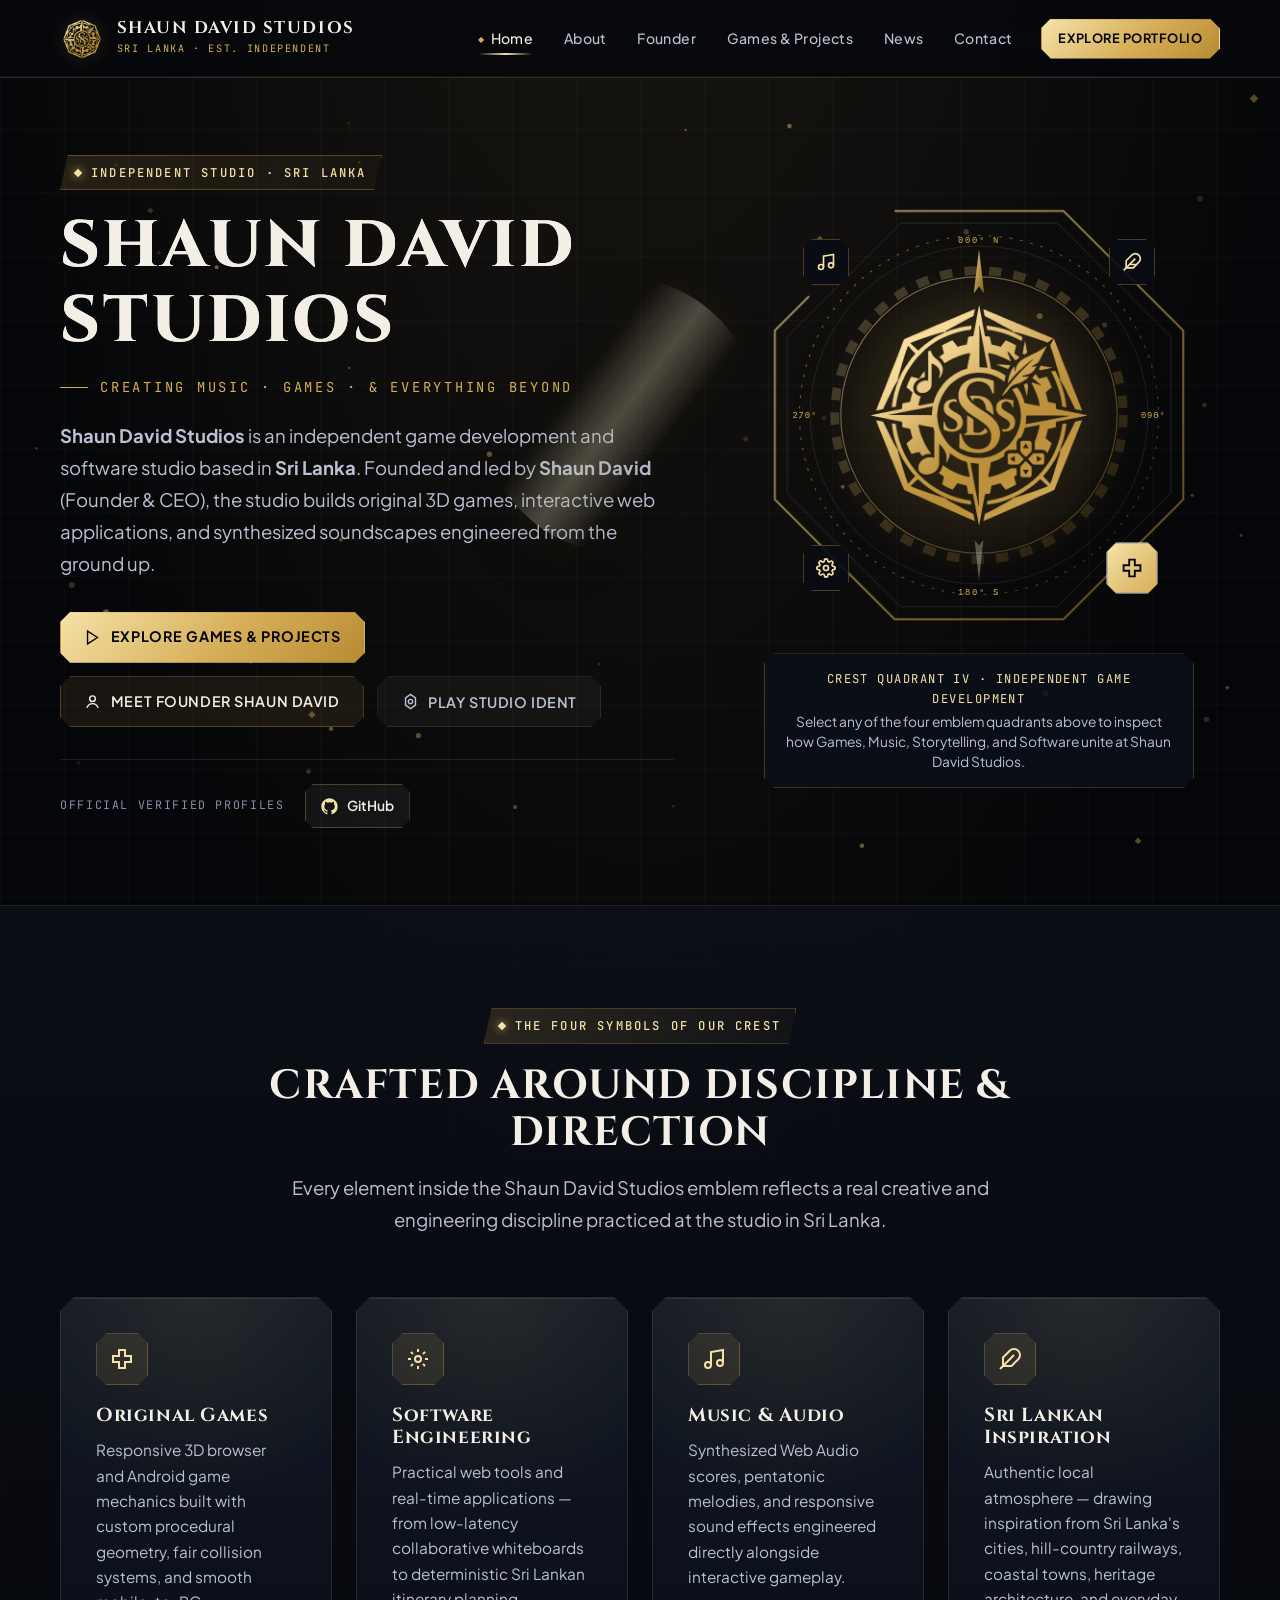
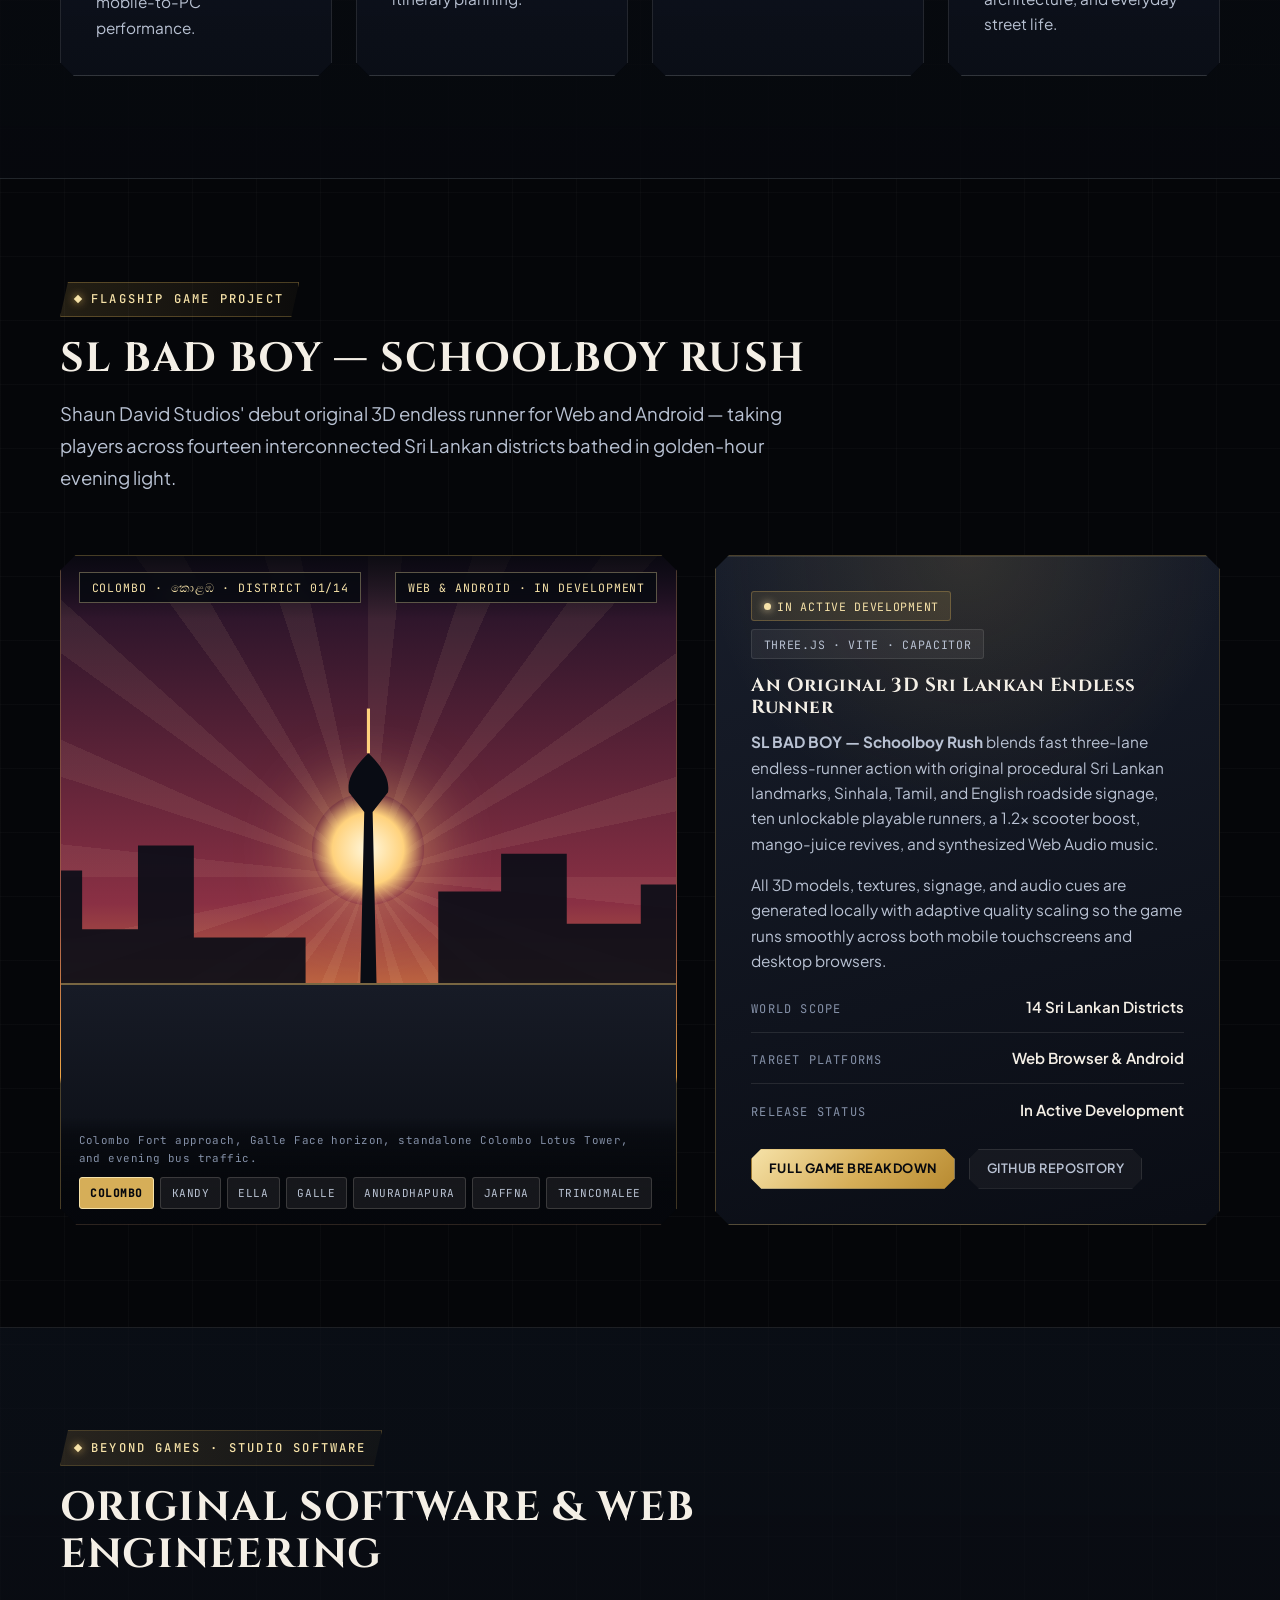
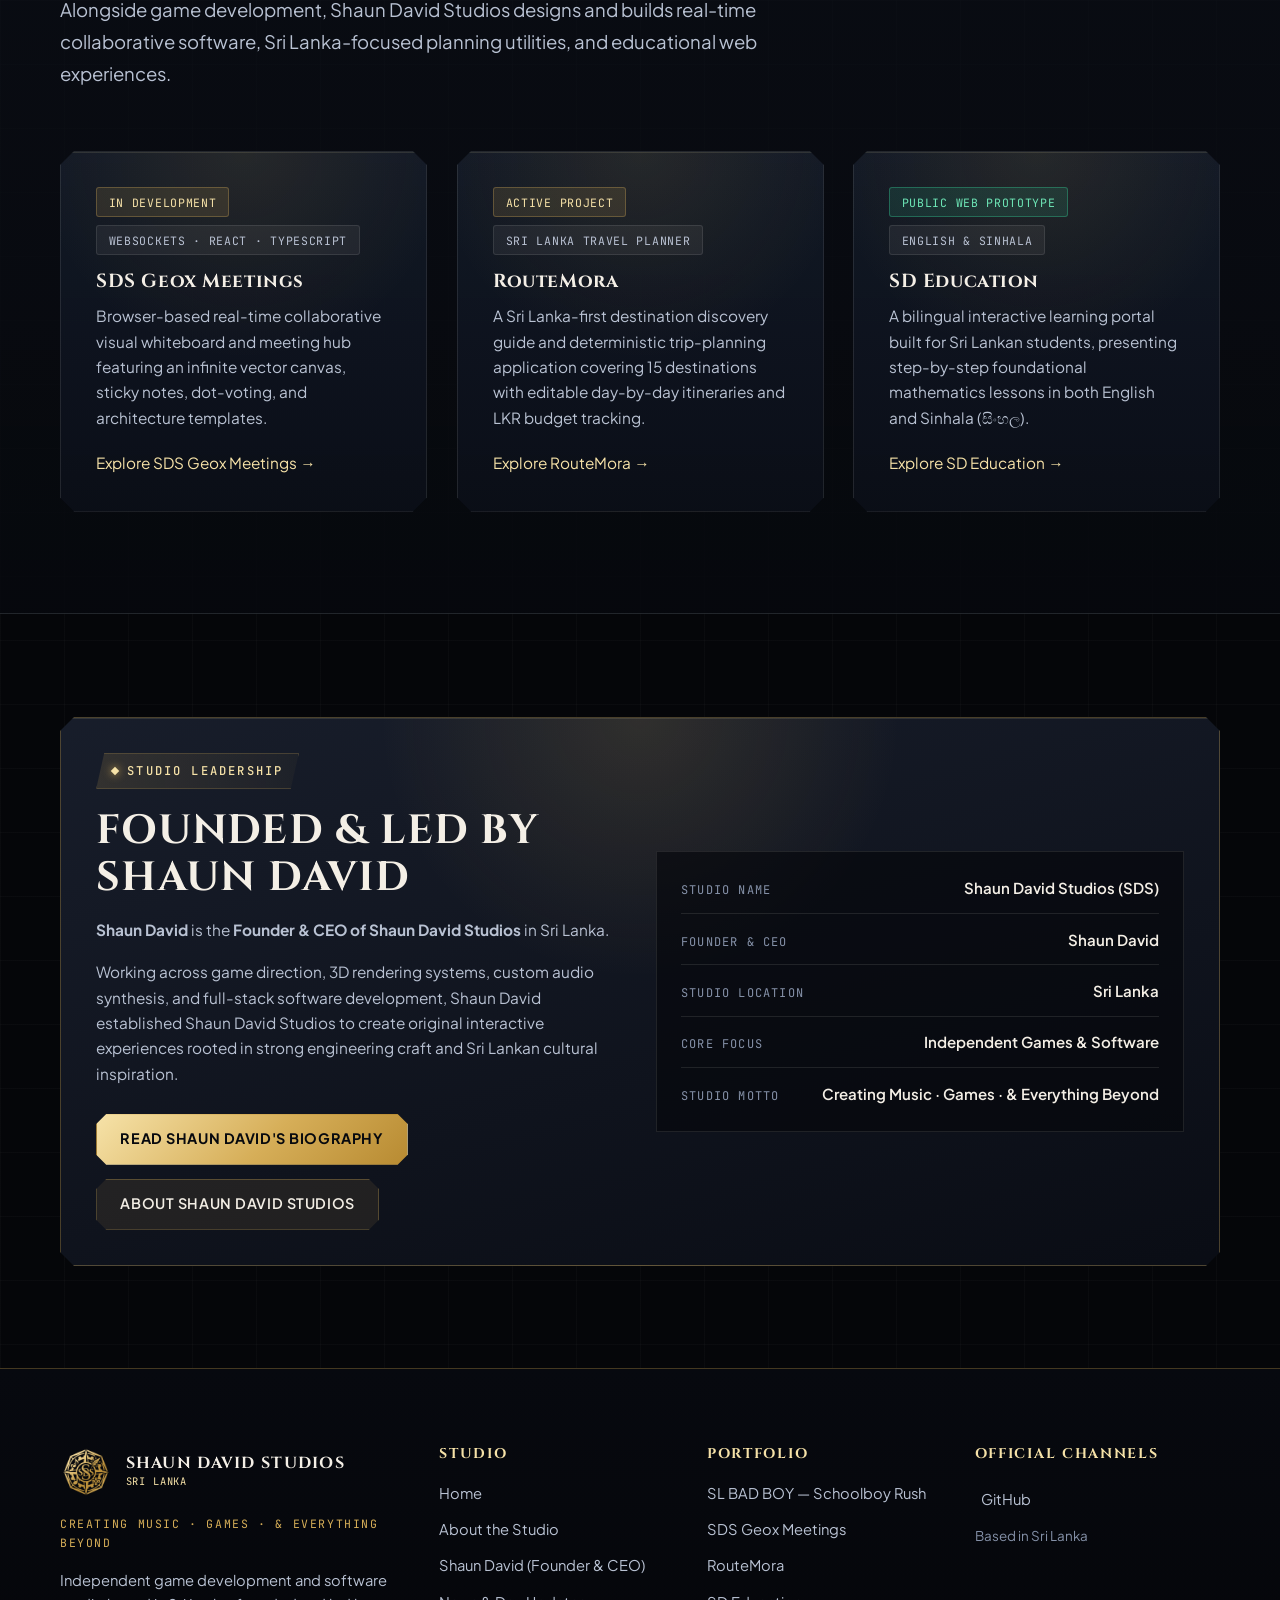
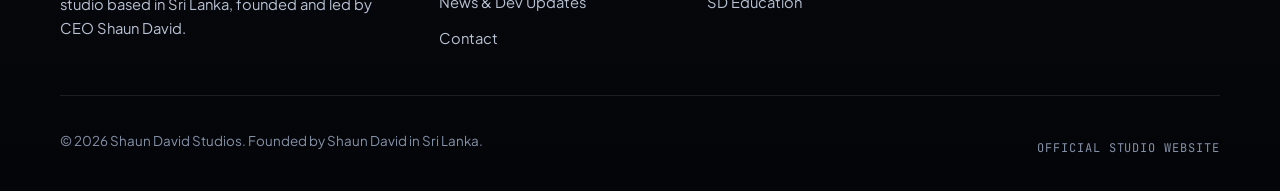
==== index.html @ ac810cee "Build official Shaun David Studios static website for Cloudflare Pages Co-authored-by: arena-agent <" ====
<!DOCTYPE html>
<html lang="en">
<head>
  <meta charset="UTF-8">
  <meta name="viewport" content="width=device-width, initial-scale=1.0">
  <title>Shaun David Studios — Independent Game &amp; Software Studio in Sri Lanka</title>
  <meta name="description" content="Official website of Shaun David Studios, an independent game development and software studio based in Sri Lanka, founded and led by Founder &amp; CEO Shaun David.">
  <meta name="robots" content="index, follow">
  <meta name="theme-color" content="#050609">
  <meta name="author" content="Shaun David">

  <!-- Open Graph / Link Preview Metadata -->
  <meta property="og:site_name" content="Shaun David Studios">
  <meta property="og:type" content="website">
  <meta property="og:title" content="Shaun David Studios — Independent Game &amp; Software Studio in Sri Lanka">
  <meta property="og:description" content="Independent game development and software projects forged in Sri Lanka by Founder &amp; CEO Shaun David. Creating Music, Games &amp; Everything Beyond.">
  <meta property="og:image" content="/assets/img/og-image.png">
  <meta property="og:image:alt" content="Shaun David Studios octagonal compass and clockwork crest with motto Creating Music, Games &amp; Everything Beyond">
  <meta property="og:image:width" content="1200">
  <meta property="og:image:height" content="630">
  <meta name="twitter:card" content="summary_large_image">
  <meta name="twitter:title" content="Shaun David Studios — Independent Game &amp; Software Studio in Sri Lanka">
  <meta name="twitter:description" content="Independent game development and software projects forged in Sri Lanka by Founder &amp; CEO Shaun David.">
  <meta name="twitter:image" content="/assets/img/og-image.png">

  <!-- Favicons & Web App Manifest -->
  <link rel="icon" href="/favicon.ico" sizes="any">
  <link rel="icon" href="assets/img/favicon.svg" type="image/svg+xml">
  <link rel="icon" href="assets/img/favicon-32x32.png" type="image/png" sizes="32x32">
  <link rel="apple-touch-icon" href="assets/img/apple-touch-icon.png">
  <link rel="manifest" href="site.webmanifest">

  <!-- Preload Critical Display Font & Hero Emblem -->
  <link rel="preload" href="assets/fonts/cinzel-latin-700-normal.woff2" as="font" type="font/woff2" crossorigin>
  <link rel="preload" href="assets/img/sds-crest-gold.png" as="image">

  <!-- Stylesheets -->
  <link rel="stylesheet" href="assets/css/main.css">
  <link rel="stylesheet" href="assets/css/animations.css">

  <!-- Schema.org Structured Data (Organization + Founder Person + WebSite) -->
  <script type="application/ld+json">
  {
    "@context": "https://schema.org",
    "@graph": [
      {
        "@type": "Organization",
        "@id": "#organization",
        "name": "Shaun David Studios",
        "alternateName": "SDS",
        "slogan": "Creating Music, Games & Everything Beyond",
        "description": "Shaun David Studios is an independent game development and software studio based in Sri Lanka, founded by Shaun David.",
        "logo": {
          "@type": "ImageObject",
          "url": "/assets/img/sds-logo-original.jpg",
          "width": 905,
          "height": 768
        },
        "image": "/assets/img/og-image.png",
        "address": {
          "@type": "PostalAddress",
          "addressCountry": "LK"
        },
        "location": {
          "@type": "Place",
          "name": "Sri Lanka",
          "address": {
            "@type": "PostalAddress",
            "addressCountry": "LK"
          }
        },
        "founder": {
          "@id": "#shaun-david"
        },
        "sameAs": [
          "https://github.com/shaundavidkagenou-oss"
        ]
      },
      {
        "@type": "Person",
        "@id": "#shaun-david",
        "name": "Shaun David",
        "jobTitle": "Founder & CEO",
        "description": "Founder & CEO of Shaun David Studios, an independent game developer and software creator based in Sri Lanka.",
        "worksFor": {
          "@id": "#organization"
        },
        "homeLocation": {
          "@type": "Place",
          "name": "Sri Lanka"
        },
        "knowsAbout": [
          "Independent Game Development",
          "Software Engineering",
          "3D Browser and Mobile Games",
          "Web Audio Synthesis"
        ],
        "sameAs": [
          "https://github.com/shaundavidkagenou-oss"
        ]
      },
      {
        "@type": "WebSite",
        "@id": "#website",
        "name": "Shaun David Studios",
        "publisher": {
          "@id": "#organization"
        },
        "inLanguage": "en"
      }
    ]
  }
  </script>
</head>
<body>
  <a class="skip-link" href="#main-content">Skip to main content</a>
  <canvas id="ambient-canvas" class="ambient-canvas" aria-hidden="true"></canvas>

  <!-- Sticky Architectural Header -->
  <header class="site-header">
    <div class="container site-header__inner">
      <a class="brand-link" href="./" aria-label="Shaun David Studios — Home">
        <img class="brand-link__crest" src="assets/img/sds-crest-gold.png" width="44" height="44" alt="Shaun David Studios octagonal compass crest">
        <span class="brand-link__text">
          <span class="brand-link__name">SHAUN DAVID STUDIOS</span>
          <span class="brand-link__sub">Sri Lanka · Est. Independent</span>
        </span>
      </a>

      <button class="nav-toggle" type="button" data-nav-toggle aria-expanded="false" aria-controls="primary-navigation" aria-label="Open navigation menu">
        <span class="nav-toggle__bars" aria-hidden="true">
          <span class="nav-toggle__bar"></span>
          <span class="nav-toggle__bar"></span>
          <span class="nav-toggle__bar"></span>
        </span>
      </button>

      <nav id="primary-navigation" class="primary-nav" data-primary-nav aria-label="Primary navigation">
        <ul class="primary-nav__list">
          <li><a class="primary-nav__link" href="./" aria-current="page">Home</a></li>
          <li><a class="primary-nav__link" href="about/">About</a></li>
          <li><a class="primary-nav__link" href="shaun-david/">Founder</a></li>
          <li><a class="primary-nav__link" href="games/">Games &amp; Projects</a></li>
          <li><a class="primary-nav__link" href="news/">News</a></li>
          <li><a class="primary-nav__link" href="contact/">Contact</a></li>
        </ul>
        <div class="nav-cta">
          <a class="btn btn--primary btn--sm" href="games/">Explore Portfolio</a>
        </div>
      </nav>
    </div>
    <div class="scroll-vernier" aria-hidden="true">
      <div class="scroll-vernier__bar"></div>
    </div>
  </header>
  <div class="nav-backdrop" data-nav-backdrop aria-hidden="true"></div>

  <main id="main-content">
    <!-- 1. HERO STAGE -->
    <section class="hero" aria-labelledby="hero-heading">
      <div class="container hero__grid">
        <div class="hero__content">
          <div class="eyebrow">
            <span class="eyebrow__dot" aria-hidden="true"></span>
            <span>Independent Studio · Sri Lanka</span>
          </div>

          <h1 id="hero-heading" class="display-title">Shaun David Studios</h1>
          <p class="hero__motto">Creating Music · Games · &amp; Everything Beyond</p>

          <p class="lead">
            <strong>Shaun David Studios</strong> is an independent game development and software studio based in <strong>Sri Lanka</strong>. Founded and led by <strong>Shaun David</strong> (Founder &amp; CEO), the studio builds original 3D games, interactive web applications, and synthesized soundscapes engineered from the ground up.
          </p>

          <div class="hero__actions">
            <a class="btn btn--primary" href="games/">
              <svg viewBox="0 0 24 24" fill="none" stroke="currentColor" stroke-width="2" aria-hidden="true"><polygon points="5 3 19 12 5 21 5 3"/></svg>
              <span>Explore Games &amp; Projects</span>
            </a>
            <a class="btn btn--secondary" href="shaun-david/">
              <svg viewBox="0 0 24 24" fill="none" stroke="currentColor" stroke-width="2" aria-hidden="true"><circle cx="12" cy="8" r="4"/><path d="M4 21c1.5-4 5-6 8-6s6.5 2 8 6"/></svg>
              <span>Meet Founder Shaun David</span>
            </a>
            <button class="btn btn--ghost" type="button" data-open-ident aria-haspopup="dialog" aria-controls="sds-ident-modal">
              <svg viewBox="0 0 24 24" fill="none" stroke="currentColor" stroke-width="2" aria-hidden="true"><polygon points="12 2 19 7 19 17 12 22 5 17 5 7 12 2"/><circle cx="12" cy="12" r="3"/></svg>
              <span>Play Studio Ident</span>
            </button>
          </div>

          <div class="hero__profiles" data-social-section>
            <span class="hero__profiles-label">Official Verified Profiles</span>
            <ul class="social-links" data-social-list="pills">
              <li>
                <a class="social-pill" href="https://github.com/shaundavidkagenou-oss" target="_blank" rel="noopener noreferrer" aria-label="Shaun David Studios on GitHub">
                  <svg viewBox="0 0 24 24" fill="currentColor" aria-hidden="true"><path d="M12 .5C5.65.5.5 5.65.5 12c0 5.09 3.29 9.4 7.86 10.92.58.1.79-.25.79-.56v-2.02c-3.2.7-3.88-1.39-3.88-1.39-.52-1.33-1.28-1.68-1.28-1.68-1.05-.72.08-.7.08-.7 1.16.08 1.77 1.19 1.77 1.19 1.03 1.77 2.7 1.26 3.36.96.1-.75.4-1.26.73-1.55-2.55-.29-5.24-1.28-5.24-5.68 0-1.26.45-2.28 1.18-3.09-.12-.29-.51-1.46.11-3.05 0 0 .97-.31 3.17 1.18a11.02 11.02 0 0 1 5.78 0c2.2-1.49 3.16-1.18 3.16-1.18.63 1.59.24 2.76.12 3.05.74.81 1.18 1.83 1.18 3.09 0 4.41-2.7 5.38-5.27 5.67.42.36.78 1.06.78 2.14v3.17c0 .31.21.67.8.56A11.51 11.51 0 0 0 23.5 12C23.5 5.65 18.35.5 12 .5Z"/></svg>
                  <span>GitHub</span>
                </a>
              </li>
            </ul>
          </div>
        </div>

        <!-- Interactive Clockwork Compass Emblem Rig (Matched to SDS-Logo.jpg) -->
        <div class="astrolabe-wrap">
          <div id="sds-astrolabe" class="astrolabe" role="group" aria-label="Interactive Shaun David Studios Crest">
            <div class="astrolabe__glow" aria-hidden="true"></div>

            <!-- Precision Octagon, Compass Degree Bezel, Counter-Rotating Gear & Cardinal Spears -->
            <svg class="astrolabe__svg" viewBox="0 0 500 500" aria-hidden="true">
              <defs>
                <linearGradient id="rig-gold" x1="0%" y1="0%" x2="100%" y2="100%">
                  <stop offset="0%" stop-color="#F6E2A8"/>
                  <stop offset="50%" stop-color="#D6AE58"/>
                  <stop offset="100%" stop-color="#8F691E"/>
                </linearGradient>
              </defs>

              <!-- Outer Octagonal Crest Frame -->
              <polygon class="astrolabe__octagon-draw" points="154,18 346,18 482,154 482,346 346,482 154,482 18,346 18,154" fill="none" stroke="url(#rig-gold)" stroke-width="2" stroke-opacity="0.72"/>
              <polygon points="161,32 339,32 468,161 468,339 339,468 161,468 32,339 32,161" fill="none" stroke="#F4EFE6" stroke-width="0.8" stroke-opacity="0.16"/>

              <!-- Rotating 360° Compass Bezel -->
              <g class="astrolabe__ring-outer">
                <circle cx="250" cy="250" r="204" fill="none" stroke="url(#rig-gold)" stroke-width="1.2" stroke-opacity="0.42" stroke-dasharray="3 9"/>
                <circle cx="250" cy="250" r="192" fill="none" stroke="#F4EFE6" stroke-width="0.7" stroke-opacity="0.15"/>
                <text x="250" y="54" text-anchor="middle" fill="#D6AE58" font-family="monospace" font-size="10" letter-spacing="2">000° N</text>
                <text x="448" y="253" text-anchor="middle" fill="#D6AE58" font-family="monospace" font-size="10" letter-spacing="1">090°</text>
                <text x="250" y="454" text-anchor="middle" fill="#D6AE58" font-family="monospace" font-size="10" letter-spacing="2">180° S</text>
                <text x="52" y="253" text-anchor="middle" fill="#D6AE58" font-family="monospace" font-size="10" letter-spacing="1">270°</text>
              </g>

              <!-- Counter-Rotating Mechanical Gear Ring -->
              <g class="astrolabe__ring-gear">
                <circle cx="250" cy="250" r="164" fill="none" stroke="url(#rig-gold)" stroke-width="10" stroke-opacity="0.22" stroke-dasharray="14 14"/>
                <circle cx="250" cy="250" r="157" fill="none" stroke="url(#rig-gold)" stroke-width="1.4" stroke-opacity="0.45"/>
              </g>

              <!-- Pointer-Tracking Compass Spear Needle -->
              <g class="astrolabe__ring-needle">
                <polygon points="250,62 256,112 250,104 244,112" fill="url(#rig-gold)" opacity="0.85"/>
                <polygon points="250,438 255,392 250,398 245,392" fill="#F4EFE6" opacity="0.35"/>
              </g>
            </svg>

            <!-- 4 Interactive Quadrant Nodes Matching the Logo's Symbols -->
            <button class="quadrant-node quadrant-node--nw" type="button" data-quadrant="music" aria-pressed="false" aria-label="Inspect Music and Audio Synthesis quadrant">
              <svg viewBox="0 0 24 24" fill="none" stroke="currentColor" stroke-width="2" aria-hidden="true"><path d="M9 18V5l12-2v13"/><circle cx="6" cy="18" r="3"/><circle cx="18" cy="16" r="3"/></svg>
            </button>

            <button class="quadrant-node quadrant-node--ne" type="button" data-quadrant="story" aria-pressed="false" aria-label="Inspect Original Worlds and Culture quadrant">
              <svg viewBox="0 0 24 24" fill="none" stroke="currentColor" stroke-width="2" aria-hidden="true"><path d="M20.24 12.24a6 6 0 0 0-8.49-8.49L5 10.5V19h8.5z"/><line x1="16" y1="8" x2="2" y2="22"/><line x1="17.5" y1="15" x2="9" y2="15"/></svg>
            </button>

            <button class="quadrant-node quadrant-node--sw" type="button" data-quadrant="software" aria-pressed="false" aria-label="Inspect Software Engineering quadrant">
              <svg viewBox="0 0 24 24" fill="none" stroke="currentColor" stroke-width="2" aria-hidden="true"><circle cx="12" cy="12" r="3"/><path d="M19.4 15a1.65 1.65 0 0 0 .33 1.82l.06.06a2 2 0 1 1-2.83 2.83l-.06-.06a1.65 1.65 0 0 0-1.82-.33 1.65 1.65 0 0 0-1 1.51V21a2 2 0 1 1-4 0v-.09A1.65 1.65 0 0 0 9 19.4a1.65 1.65 0 0 0-1.82.33l-.06.06a2 2 0 1 1-2.83-2.83l.06-.06a1.65 1.65 0 0 0 .33-1.82 1.65 1.65 0 0 0-1.51-1H3a2 2 0 1 1 0-4h.09A1.65 1.65 0 0 0 4.6 9a1.65 1.65 0 0 0-.33-1.82l-.06-.06a2 2 0 1 1 2.83-2.83l.06.06a1.65 1.65 0 0 0 1.82.33H9a1.65 1.65 0 0 0 1-1.51V3a2 2 0 1 1 4 0v.09a1.65 1.65 0 0 0 1 1.51 1.65 1.65 0 0 0 1.82-.33l.06-.06a2 2 0 1 1 2.83 2.83l-.06.06a1.65 1.65 0 0 0-.33 1.82V9c.26.6.77 1.02 1.51 1H21a2 2 0 1 1 0 4h-.09a1.65 1.65 0 0 0-1.51 1z"/></svg>
            </button>

            <button class="quadrant-node quadrant-node--se is-active" type="button" data-quadrant="games" aria-pressed="true" aria-label="Inspect Independent Game Development quadrant">
              <svg viewBox="0 0 24 24" fill="none" stroke="currentColor" stroke-width="2" aria-hidden="true"><path d="M9 3h6v6h6v6h-6v6H9v-6H3V9h6V3z"/></svg>
            </button>

            <!-- Authentic Extracted SDS Crest -->
            <div class="astrolabe__crest-frame">
              <img class="astrolabe__crest-img" src="assets/img/sds-crest-gold.png" width="280" height="280" alt="Shaun David Studios emblem featuring an octagonal compass, clockwork gear, musical notes, quill, D-pad, and SDS monogram">
            </div>
          </div>

          <div class="astrolabe-readout" aria-live="polite">
            <div id="astrolabe-readout-title" class="astrolabe-readout__title">CREST QUADRANT IV · INDEPENDENT GAME DEVELOPMENT</div>
            <p id="astrolabe-readout-desc" class="astrolabe-readout__desc">Select any of the four emblem quadrants above to inspect how Games, Music, Storytelling, and Software unite at Shaun David Studios.</p>
          </div>
        </div>
      </div>
    </section>

    <!-- 2. FOUR CREATIVE PILLARS (MATCHED TO THE LOGO CREST) -->
    <section class="section section--alt" aria-labelledby="pillars-heading">
      <div class="container">
        <div class="section-header section-header--center reveal">
          <div class="eyebrow">
            <span class="eyebrow__dot" aria-hidden="true"></span>
            <span>The Four Symbols of Our Crest</span>
          </div>
          <h2 id="pillars-heading" class="section-title">Crafted Around Discipline &amp; Direction</h2>
          <p class="lead">
            Every element inside the Shaun David Studios emblem reflects a real creative and engineering discipline practiced at the studio in Sri Lanka.
          </p>
        </div>

        <div class="grid-4">
          <article class="sds-card reveal" style="--delay: 0ms;">
            <div class="pillar-icon" aria-hidden="true">
              <svg viewBox="0 0 24 24" fill="none" stroke="currentColor" stroke-width="2"><path d="M9 3h6v6h6v6h-6v6H9v-6H3V9h6V3z"/></svg>
            </div>
            <h3>Original Games</h3>
            <p>Responsive 3D browser and Android game mechanics built with custom procedural geometry, fair collision systems, and smooth mobile-to-PC performance.</p>
          </article>

          <article class="sds-card reveal" style="--delay: 80ms;">
            <div class="pillar-icon" aria-hidden="true">
              <svg viewBox="0 0 24 24" fill="none" stroke="currentColor" stroke-width="2"><circle cx="12" cy="12" r="3"/><path d="M12 2v3m0 14v3M2 12h3m14 0h3m-2.9-7.1-2.1 2.1M7 17l-2.1 2.1m0-14.2L7 7m10 10 2.1 2.1"/></svg>
            </div>
            <h3>Software Engineering</h3>
            <p>Practical web tools and real-time applications — from low-latency collaborative whiteboards to deterministic Sri Lankan itinerary planning.</p>
          </article>

          <article class="sds-card reveal" style="--delay: 160ms;">
            <div class="pillar-icon" aria-hidden="true">
              <svg viewBox="0 0 24 24" fill="none" stroke="currentColor" stroke-width="2"><path d="M9 18V5l12-2v13"/><circle cx="6" cy="18" r="3"/><circle cx="18" cy="16" r="3"/></svg>
            </div>
            <h3>Music &amp; Audio</h3>
            <p>Synthesized Web Audio scores, pentatonic melodies, and responsive sound effects engineered directly alongside interactive gameplay.</p>
          </article>

          <article class="sds-card reveal" style="--delay: 240ms;">
            <div class="pillar-icon" aria-hidden="true">
              <svg viewBox="0 0 24 24" fill="none" stroke="currentColor" stroke-width="2"><path d="M20.24 12.24a6 6 0 0 0-8.49-8.49L5 10.5V19h8.5z"/><line x1="16" y1="8" x2="2" y2="22"/></svg>
            </div>
            <h3>Sri Lankan Inspiration</h3>
            <p>Authentic local atmosphere — drawing inspiration from Sri Lanka's cities, hill-country railways, coastal towns, heritage architecture, and everyday street life.</p>
          </article>
        </div>
      </div>
    </section>

    <!-- 3. FEATURED FLAGSHIP GAME: SL BAD BOY — SCHOOLBOY RUSH -->
    <section class="section" aria-labelledby="featured-game-heading">
      <div class="container">
        <div class="section-header reveal">
          <div class="eyebrow">
            <span class="eyebrow__dot" aria-hidden="true"></span>
            <span>Flagship Game Project</span>
          </div>
          <h2 id="featured-game-heading" class="section-title">SL BAD BOY — Schoolboy Rush</h2>
          <p class="lead">
            Shaun David Studios' debut original 3D endless runner for Web and Android — taking players across fourteen interconnected Sri Lankan districts bathed in golden-hour evening light.
          </p>
        </div>

        <div class="featured-game-shell">
          <!-- Interactive Golden-Hour 3D Sri Lanka World Preview Stage -->
          <div class="runner-stage reveal" data-runner-stage data-district="colombo" role="region" aria-label="Interactive Sri Lankan District Atmosphere Preview for SL BAD BOY — Schoolboy Rush">
            <div class="runner-stage__rays" aria-hidden="true"></div>
            <div class="runner-stage__sun" aria-hidden="true"></div>

            <div class="runner-stage__hud-top">
              <span class="runner-hud-pill" data-district-banner>COLOMBO · කොළඹ · DISTRICT 01/14</span>
              <span class="runner-hud-pill">WEB &amp; ANDROID · IN DEVELOPMENT</span>
            </div>

            <!-- Original Vector Landmark Silhouettes per Sri Lankan District -->
            <div class="runner-stage__landmarks" aria-hidden="true">
              <!-- Colombo: Lotus Tower & Colombo Fort Skyline -->
              <svg class="landmark-scene is-active" data-landmark-scene="colombo" viewBox="0 0 600 220" preserveAspectRatio="xMidYMax slice">
                <path d="M0,220 L0,165 L55,165 L55,130 L95,130 L95,172 L135,172 L135,112 L175,112 L175,178 L255,178 L255,220 Z" fill="#0B0E17" opacity="0.92"/>
                <!-- Lotus Tower Silhouette -->
                <path d="M294,220 L297,88 L286,74 C284,62 294,52 300,46 C306,52 316,62 314,74 L303,88 L306,220 Z" fill="#090C14"/>
                <line x1="300" y1="46" x2="300" y2="14" stroke="#FFD27D" stroke-width="2.2"/>
                <path d="M350,220 L350,145 L395,145 L395,118 L442,118 L442,168 L495,168 L495,140 L545,140 L545,180 L600,180 L600,220 Z" fill="#0B0E17" opacity="0.92"/>
              </svg>

              <!-- Kandy: Hillsides, Mist & Lake Temple Roofline -->
              <svg class="landmark-scene" data-landmark-scene="kandy" viewBox="0 0 600 220" preserveAspectRatio="xMidYMax slice">
                <path d="M0,220 Q110,95 240,155 T480,125 T600,160 L600,220 Z" fill="#13222E" opacity="0.8"/>
                <path d="M190,220 L190,175 L230,155 L270,175 L270,162 L300,140 L330,162 L330,175 L370,155 L410,175 L410,220 Z" fill="#0A1018"/>
              </svg>

              <!-- Ella: Iconic Nine Arches Viaduct & Hill Pines -->
              <svg class="landmark-scene" data-landmark-scene="ella" viewBox="0 0 600 220" preserveAspectRatio="xMidYMax slice">
                <path d="M0,220 L0,110 Q140,155 300,148 Q460,155 600,105 L600,220 Z" fill="#0D1C1E" opacity="0.72"/>
                <path d="M60,150 L540,150 L540,220 L515,220 L515,176 A18,22 0 0,0 479,176 L479,220 L460,220 L460,176 A18,22 0 0,0 424,176 L424,220 L405,220 L405,176 A18,22 0 0,0 369,176 L369,220 L350,220 L350,176 A18,22 0 0,0 314,176 L314,220 L295,220 L295,176 A18,22 0 0,0 259,176 L259,220 L240,220 L240,176 A18,22 0 0,0 204,176 L204,220 L185,220 L185,176 A18,22 0 0,0 149,176 L149,220 L130,220 L130,176 A18,22 0 0,0 94,176 L94,220 L60,220 Z" fill="#090D14"/>
              </svg>

              <!-- Galle: Fort Ramparts, Lighthouse & Coconut Palms -->
              <svg class="landmark-scene" data-landmark-scene="galle" viewBox="0 0 600 220" preserveAspectRatio="xMidYMax slice">
                <path d="M0,220 L0,182 L220,176 L265,186 L600,188 L600,220 Z" fill="#0B0F18"/>
                <polygon points="168,178 175,92 189,92 196,178" fill="#080B12"/>
                <rect x="172" y="82" width="20" height="10" fill="#FFD27D"/>
                <polygon points="170,82 182,70 194,82" fill="#080B12"/>
              </svg>

              <!-- Anuradhapura: Monumental Ancient Stupa & Sacred Trees -->
              <svg class="landmark-scene" data-landmark-scene="anuradhapura" viewBox="0 0 600 220" preserveAspectRatio="xMidYMax slice">
                <path d="M185,220 L185,198 L415,198 L415,220 Z" fill="#0D0A09"/>
                <path d="M210,198 A90,86 0 0,1 390,198 Z" fill="#0D0A09"/>
                <rect x="286" y="98" width="28" height="16" fill="#0D0A09"/>
                <polygon points="292,98 300,52 308,98" fill="#0D0A09"/>
              </svg>

              <!-- Jaffna: Library Domes & Palmyrah Palms -->
              <svg class="landmark-scene" data-landmark-scene="jaffna" viewBox="0 0 600 220" preserveAspectRatio="xMidYMax slice">
                <rect x="205" y="160" width="190" height="60" fill="#0B0D15"/>
                <path d="M272,160 A28,26 0 0,1 328,160 Z" fill="#0B0D15"/>
                <line x1="110" y1="220" x2="112" y2="128" stroke="#0B0D15" stroke-width="6"/>
                <circle cx="112" cy="124" r="18" fill="#0B0D15"/>
                <line x1="488" y1="220" x2="486" y2="132" stroke="#0B0D15" stroke-width="6"/>
                <circle cx="486" cy="128" r="18" fill="#0B0D15"/>
              </svg>

              <!-- Trincomalee: Koneswaram Cliff Headland & Harbour -->
              <svg class="landmark-scene" data-landmark-scene="trincomalee" viewBox="0 0 600 220" preserveAspectRatio="xMidYMax slice">
                <path d="M0,220 L0,190 L330,190 L395,118 L475,112 L525,165 L600,175 L600,220 Z" fill="#09111E"/>
                <polygon points="420,114 435,76 450,114" fill="#09111E"/>
              </svg>
            </div>

            <!-- 3D Perspective Three-Lane Highway -->
            <div class="runner-stage__road-wrap" aria-hidden="true">
              <div class="runner-stage__road">
                <div class="runner-stage__lanes"></div>
              </div>
            </div>

            <div class="runner-stage__hud-bottom">
              <p class="stage-caption" data-district-detail>
                Colombo Fort approach, Galle Face horizon, standalone Colombo Lotus Tower, and evening bus traffic.
              </p>
              <div class="district-switcher" role="group" aria-label="Preview Sri Lankan districts from SL BAD BOY">
                <button class="district-btn is-active" type="button" data-district-btn="colombo" aria-pressed="true">Colombo</button>
                <button class="district-btn" type="button" data-district-btn="kandy" aria-pressed="false">Kandy</button>
                <button class="district-btn" type="button" data-district-btn="ella" aria-pressed="false">Ella</button>
                <button class="district-btn" type="button" data-district-btn="galle" aria-pressed="false">Galle</button>
                <button class="district-btn" type="button" data-district-btn="anuradhapura" aria-pressed="false">Anuradhapura</button>
                <button class="district-btn" type="button" data-district-btn="jaffna" aria-pressed="false">Jaffna</button>
                <button class="district-btn" type="button" data-district-btn="trincomalee" aria-pressed="false">Trincomalee</button>
              </div>
            </div>
          </div>

          <!-- Verified Game Specifications & Overview -->
          <article class="sds-card sds-card--gold reveal" style="--delay: 100ms;">
            <div class="badge-row">
              <span class="badge badge--status">
                <span class="badge__pulse" aria-hidden="true"></span>
                <span>In Active Development</span>
              </span>
              <span class="badge">Three.js · Vite · Capacitor</span>
            </div>

            <h3>An Original 3D Sri Lankan Endless Runner</h3>
            <p>
              <strong>SL BAD BOY — Schoolboy Rush</strong> blends fast three-lane endless-runner action with original procedural Sri Lankan landmarks, Sinhala, Tamil, and English roadside signage, ten unlockable playable runners, a 1.2× scooter boost, mango-juice revives, and synthesized Web Audio music.
            </p>
            <p>
              All 3D models, textures, signage, and audio cues are generated locally with adaptive quality scaling so the game runs smoothly across both mobile touchscreens and desktop browsers.
            </p>

            <div class="spec-ledger" style="margin-top: 1.35rem;">
              <div class="spec-row">
                <span class="spec-label">World Scope</span>
                <span class="spec-value">14 Sri Lankan Districts</span>
              </div>
              <div class="spec-row">
                <span class="spec-label">Target Platforms</span>
                <span class="spec-value">Web Browser &amp; Android</span>
              </div>
              <div class="spec-row">
                <span class="spec-label">Release Status</span>
                <span class="spec-value" data-project-release="sl-bad-boy">In Active Development</span>
              </div>
            </div>

            <div class="btn-group" style="margin-top: 1.65rem;">
              <a class="btn btn--primary btn--sm" href="games/#sl-bad-boy">Full Game Breakdown</a>
              <a class="btn btn--ghost btn--sm" href="https://github.com/shaundavidkagenou-oss/SL-Bad-Boy" target="_blank" rel="noopener noreferrer">GitHub Repository</a>
            </div>
          </article>
        </div>
      </div>
    </section>

    <!-- 4. SOFTWARE & WEB PROJECTS SNAPSHOT -->
    <section class="section section--alt" aria-labelledby="software-heading">
      <div class="container">
        <div class="section-header reveal">
          <div class="eyebrow">
            <span class="eyebrow__dot" aria-hidden="true"></span>
            <span>Beyond Games · Studio Software</span>
          </div>
          <h2 id="software-heading" class="section-title">Original Software &amp; Web Engineering</h2>
          <p class="lead">
            Alongside game development, Shaun David Studios designs and builds real-time collaborative software, Sri Lanka-focused planning utilities, and educational web experiences.
          </p>
        </div>

        <div class="grid-3">
          <article class="sds-card reveal" style="--delay: 0ms;">
            <div class="badge-row">
              <span class="badge badge--status">In Development</span>
              <span class="badge">WebSockets · React · TypeScript</span>
            </div>
            <h3>SDS Geox Meetings</h3>
            <p>Browser-based real-time collaborative visual whiteboard and meeting hub featuring an infinite vector canvas, sticky notes, dot-voting, and architecture templates.</p>
            <p style="margin-top: 1.25rem;">
              <a href="games/#sds-geox-meetings">Explore SDS Geox Meetings →</a>
            </p>
          </article>

          <article class="sds-card reveal" style="--delay: 90ms;">
            <div class="badge-row">
              <span class="badge badge--status">Active Project</span>
              <span class="badge">Sri Lanka Travel Planner</span>
            </div>
            <h3>RouteMora</h3>
            <p>A Sri Lanka-first destination discovery guide and deterministic trip-planning application covering 15 destinations with editable day-by-day itineraries and LKR budget tracking.</p>
            <p style="margin-top: 1.25rem;">
              <a href="games/#routemora">Explore RouteMora →</a>
            </p>
          </article>

          <article class="sds-card reveal" style="--delay: 180ms;">
            <div class="badge-row">
              <span class="badge badge--live">Public Web Prototype</span>
              <span class="badge">English &amp; Sinhala</span>
            </div>
            <h3>SD Education</h3>
            <p>A bilingual interactive learning portal built for Sri Lankan students, presenting step-by-step foundational mathematics lessons in both English and Sinhala (සිංහල).</p>
            <p style="margin-top: 1.25rem;">
              <a href="games/#sd-education">Explore SD Education →</a>
            </p>
          </article>
        </div>
      </div>
    </section>

    <!-- 5. FOUNDER & STUDIO LEADERSHIP SPOTLIGHT -->
    <section class="section" aria-labelledby="founder-spotlight-heading">
      <div class="container">
        <div class="sds-card sds-card--gold reveal" data-no-tilt>
          <div class="grid-2" style="align-items: center;">
            <div>
              <div class="eyebrow">
                <span class="eyebrow__dot" aria-hidden="true"></span>
                <span>Studio Leadership</span>
              </div>
              <h2 id="founder-spotlight-heading" class="section-title">Founded &amp; Led by Shaun David</h2>
              <p class="lead" style="margin-bottom: 1rem;">
                <strong>Shaun David</strong> is the <strong>Founder &amp; CEO of Shaun David Studios</strong> in Sri Lanka.
              </p>
              <p>
                Working across game direction, 3D rendering systems, custom audio synthesis, and full-stack software development, Shaun David established Shaun David Studios to create original interactive experiences rooted in strong engineering craft and Sri Lankan cultural inspiration.
              </p>
              <div class="btn-group" style="margin-top: 1.75rem;">
                <a class="btn btn--primary" href="shaun-david/">Read Shaun David's Biography</a>
                <a class="btn btn--secondary" href="about/">About Shaun David Studios</a>
              </div>
            </div>

            <div class="spec-ledger" style="padding: 1.5rem; background: rgba(5, 7, 12, 0.65); border: 1px solid var(--ivory-border);">
              <div class="spec-row">
                <span class="spec-label">Studio Name</span>
                <span class="spec-value">Shaun David Studios (SDS)</span>
              </div>
              <div class="spec-row">
                <span class="spec-label">Founder &amp; CEO</span>
                <span class="spec-value">Shaun David</span>
              </div>
              <div class="spec-row">
                <span class="spec-label">Studio Location</span>
                <span class="spec-value">Sri Lanka</span>
              </div>
              <div class="spec-row">
                <span class="spec-label">Core Focus</span>
                <span class="spec-value">Independent Games &amp; Software</span>
              </div>
              <div class="spec-row">
                <span class="spec-label">Studio Motto</span>
                <span class="spec-value">Creating Music · Games · &amp; Everything Beyond</span>
              </div>
            </div>
          </div>
        </div>
      </div>
    </section>
  </main>

  <!-- Branded Studio Footer -->
  <footer class="site-footer">
    <div class="container">
      <div class="site-footer__grid">
        <div class="site-footer__brand">
          <a class="site-footer__lockup" href="./">
            <img src="assets/img/sds-crest-gold.png" width="52" height="52" alt="Shaun David Studios emblem">
            <div>
              <div class="font-display" style="font-size: 1rem; letter-spacing: 0.08em;">SHAUN DAVID STUDIOS</div>
              <div class="mono-tag" style="font-size: 0.65rem;">Sri Lanka</div>
            </div>
          </a>
          <p class="site-footer__motto">Creating Music · Games · &amp; Everything Beyond</p>
          <p class="site-footer__desc">
            Independent game development and software studio based in Sri Lanka, founded and led by CEO Shaun David.
          </p>
        </div>

        <div>
          <h2 class="site-footer__heading">Studio</h2>
          <ul class="site-footer__links">
            <li><a href="./">Home</a></li>
            <li><a href="about/">About the Studio</a></li>
            <li><a href="shaun-david/">Shaun David (Founder &amp; CEO)</a></li>
            <li><a href="news/">News &amp; Dev Updates</a></li>
            <li><a href="contact/">Contact</a></li>
          </ul>
        </div>

        <div>
          <h2 class="site-footer__heading">Portfolio</h2>
          <ul class="site-footer__links">
            <li><a href="games/#sl-bad-boy">SL BAD BOY — Schoolboy Rush</a></li>
            <li><a href="games/#sds-geox-meetings">SDS Geox Meetings</a></li>
            <li><a href="games/#routemora">RouteMora</a></li>
            <li><a href="games/#sd-education">SD Education</a></li>
          </ul>
        </div>

        <div>
          <h2 class="site-footer__heading">Official Channels</h2>
          <ul class="site-footer__links" data-social-list="footer-links">
            <li><a href="https://github.com/shaundavidkagenou-oss" target="_blank" rel="noopener noreferrer">GitHub</a></li>
          </ul>
          <p data-footer-email hidden style="margin-top: 0.85rem; font-size: 0.88rem;"></p>
          <p style="margin-top: 0.9rem; font-size: 0.84rem; color: var(--text-muted);">
            Based in Sri Lanka
          </p>
        </div>
      </div>

      <div class="site-footer__bottom">
        <p>&copy; 2026 Shaun David Studios. Founded by Shaun David in Sri Lanka.</p>
        <p class="mono-tag" style="color: var(--text-muted);">Official Studio Website</p>
      </div>
    </div>
  </footer>

  <!-- Interactive Shaun David Studios Production Ident Modal -->
  <div id="sds-ident-modal" class="ident-modal" role="dialog" aria-modal="true" aria-hidden="true" aria-labelledby="ident-modal-title">
    <div class="ident-modal__scanlines" aria-hidden="true"></div>
    <div class="ident-modal__stage">
      <img class="ident-modal__crest" src="assets/img/sds-crest-gold.png" width="210" height="210" alt="Shaun David Studios production crest">
      <h2 id="ident-modal-title" class="ident-modal__title">Shaun David Studios</h2>
      <p class="ident-modal__sub">Creating Music · Games · &amp; Everything Beyond</p>
      <div class="ident-modal__progress" aria-hidden="true">
        <div class="ident-modal__progress-bar"></div>
      </div>
      <button class="btn btn--secondary btn--sm ident-modal__close" type="button" data-close-ident>Skip Ident (Esc)</button>
    </div>
  </div>

  <!-- Scripts -->
  <script src="assets/js/site-config.js"></script>
  <script src="assets/js/main.js"></script>
  <script src="assets/js/animations.js"></script>
</body>
</html>
---- assets/css/main.css ----
/* ==========================================================================
   SHAUN DAVID STUDIOS — CORE DESIGN SYSTEM (main.css)
   Theme: Obsidian Forged Crest, Brushed Compass Gold & Engraved Ivory
   Matched directly to the official Shaun David Studios octagonal emblem.
   ========================================================================== */

/* 1. Self-Hosted SIL OFL Fonts (Zero External Network Dependency) */
@font-face {
  font-family: 'Cinzel';
  font-style: normal;
  font-weight: 600;
  font-display: swap;
  src: url('../fonts/cinzel-latin-600-normal.woff2') format('woff2');
}
@font-face {
  font-family: 'Cinzel';
  font-style: normal;
  font-weight: 700;
  font-display: swap;
  src: url('../fonts/cinzel-latin-700-normal.woff2') format('woff2');
}
@font-face {
  font-family: 'Cinzel';
  font-style: normal;
  font-weight: 800;
  font-display: swap;
  src: url('../fonts/cinzel-latin-800-normal.woff2') format('woff2');
}
@font-face {
  font-family: 'Plus Jakarta Sans';
  font-style: normal;
  font-weight: 400;
  font-display: swap;
  src: url('../fonts/plus-jakarta-sans-latin-400-normal.woff2') format('woff2');
}
@font-face {
  font-family: 'Plus Jakarta Sans';
  font-style: normal;
  font-weight: 500;
  font-display: swap;
  src: url('../fonts/plus-jakarta-sans-latin-500-normal.woff2') format('woff2');
}
@font-face {
  font-family: 'Plus Jakarta Sans';
  font-style: normal;
  font-weight: 600;
  font-display: swap;
  src: url('../fonts/plus-jakarta-sans-latin-600-normal.woff2') format('woff2');
}
@font-face {
  font-family: 'Plus Jakarta Sans';
  font-style: normal;
  font-weight: 700;
  font-display: swap;
  src: url('../fonts/plus-jakarta-sans-latin-700-normal.woff2') format('woff2');
}
@font-face {
  font-family: 'JetBrains Mono';
  font-style: normal;
  font-weight: 400;
  font-display: swap;
  src: url('../fonts/jetbrains-mono-latin-400-normal.woff2') format('woff2');
}
@font-face {
  font-family: 'JetBrains Mono';
  font-style: normal;
  font-weight: 500;
  font-display: swap;
  src: url('../fonts/jetbrains-mono-latin-500-normal.woff2') format('woff2');
}

/* 2. Custom Properties */
:root {
  --bg-void: #050609;
  --bg-deep: #090C13;
  --bg-surface: #0E131D;
  --bg-elevated: #141B29;
  --bg-card: rgba(14, 19, 29, 0.86);
  --bg-header: rgba(6, 8, 13, 0.84);

  --text-primary: #F4EFE6;
  --text-secondary: #B9C2D3;
  --text-muted: #8591A8;

  --gold-bright: #F6E2A8;
  --gold: #D6AE58;
  --gold-deep: #9A7324;
  --gold-subtle: rgba(214, 174, 88, 0.14);
  --gold-border: rgba(214, 174, 88, 0.30);
  --gold-border-strong: rgba(246, 226, 168, 0.62);

  --ivory-border: rgba(244, 239, 230, 0.10);
  --ember: #E86A3D;
  --cyan: #56CFE1;
  --emerald: #34D399;

  --font-display: 'Cinzel', 'Palatino Linotype', 'Book Antiqua', Georgia, serif;
  --font-sans: 'Plus Jakarta Sans', -apple-system, BlinkMacSystemFont, 'Segoe UI', Roboto, sans-serif;
  --font-mono: 'JetBrains Mono', ui-monospace, SFMono-Regular, Menlo, Consolas, monospace;

  --container-max: 1240px;
  --header-height: 78px;
  --scroll-progress: 0;
  --scroll-deg: 0deg;

  --ease-out-expo: cubic-bezier(0.16, 1, 0.3, 1);
  --ease-standard: cubic-bezier(0.25, 0.8, 0.25, 1);
}

/* 3. Reset & Document Defaults */
*, *::before, *::after {
  box-sizing: border-box;
  margin: 0;
  padding: 0;
}

html {
  scroll-behavior: smooth;
  background-color: var(--bg-void);
  color: var(--text-primary);
  font-family: var(--font-sans);
  font-size: 16px;
  line-height: 1.65;
  -webkit-text-size-adjust: 100%;
  overflow-x: clip;
}

body {
  min-height: 100vh;
  display: flex;
  flex-direction: column;
  background-color: var(--bg-void);
  background-image:
    radial-gradient(ellipse 80% 50% at 50% -10%, rgba(214, 174, 88, 0.11), transparent 70%),
    linear-gradient(rgba(244, 239, 230, 0.022) 1px, transparent 1px),
    linear-gradient(90deg, rgba(244, 239, 230, 0.022) 1px, transparent 1px);
  background-size: 100% 100%, 64px 64px, 64px 64px;
  color: var(--text-primary);
  overflow-x: clip;
  position: relative;
}

body.nav-open,
body.modal-open {
  overflow: hidden;
}

main {
  flex: 1 0 auto;
  position: relative;
  z-index: 2;
}

img, svg {
  max-width: 100%;
  display: block;
}

a {
  color: var(--gold-bright);
  text-decoration: none;
  transition: color 0.2s ease, border-color 0.2s ease, background-color 0.2s ease, transform 0.2s ease;
}

a:hover {
  color: #FFFFFF;
}

:focus-visible {
  outline: 2px solid var(--gold-bright);
  outline-offset: 3px;
  border-radius: 3px;
}

::selection {
  background: rgba(214, 174, 88, 0.32);
  color: #FFFFFF;
}

/* Accessibility Skip Link */
.skip-link {
  position: fixed;
  top: -120px;
  left: 16px;
  z-index: 9999;
  padding: 12px 20px;
  background: var(--gold);
  color: var(--bg-void);
  font-weight: 700;
  font-size: 0.9rem;
  letter-spacing: 0.04em;
  border-radius: 4px;
  transition: top 0.2s ease;
}

.skip-link:focus {
  top: 14px;
  color: var(--bg-void);
}

.sr-only {
  position: absolute;
  width: 1px;
  height: 1px;
  padding: 0;
  margin: -1px;
  overflow: hidden;
  clip: rect(0, 0, 0, 0);
  white-space: nowrap;
  border: 0;
}

/* 4. Layout Containers & Section Rhythm */
.container {
  width: 100%;
  max-width: var(--container-max);
  margin: 0 auto;
  padding: 0 clamp(1.15rem, 4vw, 2.5rem);
}

.section {
  padding: clamp(4rem, 8vw, 7rem) 0;
  position: relative;
}

.section--alt {
  background: linear-gradient(180deg, rgba(14, 19, 29, 0.62) 0%, rgba(7, 9, 14, 0.85) 100%);
  border-top: 1px solid var(--ivory-border);
  border-bottom: 1px solid var(--ivory-border);
}

.section-header {
  max-width: 760px;
  margin-bottom: clamp(2.4rem, 5vw, 3.8rem);
}

.section-header--center {
  margin-left: auto;
  margin-right: auto;
  text-align: center;
}

/* 5. Typography Matching the Engraved SDS Logo */
h1, h2, h3, h4, .font-display {
  font-family: var(--font-display);
  color: var(--text-primary);
  line-height: 1.16;
  letter-spacing: 0.03em;
  font-weight: 700;
}

.eyebrow {
  display: inline-flex;
  align-items: center;
  gap: 0.6rem;
  font-family: var(--font-mono);
  font-size: 0.76rem;
  font-weight: 500;
  text-transform: uppercase;
  letter-spacing: 0.18em;
  color: var(--gold-bright);
  padding: 0.42rem 0.9rem;
  background: linear-gradient(90deg, rgba(214, 174, 88, 0.15), rgba(214, 174, 88, 0.04));
  border: 1px solid var(--gold-border);
  clip-path: polygon(8px 0, 100% 0, calc(100% - 8px) 100%, 0 100%);
  margin-bottom: 1.15rem;
}

.eyebrow__dot {
  width: 6px;
  height: 6px;
  background: var(--gold-bright);
  transform: rotate(45deg);
  box-shadow: 0 0 8px var(--gold);
  flex-shrink: 0;
}

.display-title {
  font-size: clamp(2.15rem, 5.1vw, 4.1rem);
  font-weight: 800;
  letter-spacing: 0.045em;
  text-transform: uppercase;
  background: linear-gradient(180deg, #FFFFFF 0%, #F4EFE6 58%, #D8BA73 100%);
  -webkit-background-clip: text;
  background-clip: text;
  color: var(--text-primary);
  margin-bottom: 1rem;
}

.page-title {
  font-size: clamp(2rem, 4.4vw, 3.35rem);
  font-weight: 700;
  letter-spacing: 0.04em;
  text-transform: uppercase;
  margin-bottom: 1rem;
}

.section-title {
  font-size: clamp(1.65rem, 3.2vw, 2.55rem);
  margin-bottom: 0.95rem;
  text-transform: uppercase;
}

.lead {
  font-size: clamp(1.04rem, 1.45vw, 1.2rem);
  color: var(--text-secondary);
  line-height: 1.72;
}

p + p {
  margin-top: 1rem;
}

.mono-tag {
  font-family: var(--font-mono);
  font-size: 0.75rem;
  letter-spacing: 0.08em;
  text-transform: uppercase;
  color: var(--gold-bright);
}

/* Engraved Compass Divider */
.compass-divider {
  display: flex;
  align-items: center;
  justify-content: center;
  gap: 1rem;
  margin: 0.5rem 0;
  color: var(--gold);
  opacity: 0.8;
}

.compass-divider::before,
.compass-divider::after {
  content: '';
  height: 1px;
  flex: 1;
  max-width: 180px;
  background: linear-gradient(90deg, transparent, var(--gold-border-strong), transparent);
}

.compass-divider__glyph {
  width: 22px;
  height: 22px;
  transform: rotate(var(--scroll-deg, 0deg));
  transition: transform 0.1s linear;
}

/* 6. Header, Navigation & Mobile Drawer */
.site-header {
  position: sticky;
  top: 0;
  z-index: 100;
  height: var(--header-height);
  background: var(--bg-header);
  backdrop-filter: blur(16px);
  -webkit-backdrop-filter: blur(16px);
  border-bottom: 1px solid var(--ivory-border);
}

.site-header__inner {
  height: 100%;
  display: flex;
  align-items: center;
  justify-content: space-between;
  gap: 1.25rem;
}

.brand-link {
  display: inline-flex;
  align-items: center;
  gap: 0.8rem;
  color: var(--text-primary);
  min-width: 0;
}

.brand-link:hover {
  color: #FFFFFF;
}

.brand-link__crest {
  width: 44px;
  height: 44px;
  flex-shrink: 0;
  filter: drop-shadow(0 0 10px rgba(214, 174, 88, 0.25));
  transition: transform 0.55s var(--ease-out-expo), filter 0.35s ease;
}

.brand-link:hover .brand-link__crest {
  transform: rotate(45deg) scale(1.05);
  filter: drop-shadow(0 0 16px rgba(246, 226, 168, 0.55));
}

.brand-link__text {
  display: flex;
  flex-direction: column;
  min-width: 0;
}

.brand-link__name {
  font-family: var(--font-display);
  font-size: clamp(0.88rem, 1.35vw, 1.05rem);
  font-weight: 700;
  letter-spacing: 0.09em;
  line-height: 1.15;
  white-space: nowrap;
}

.brand-link__sub {
  font-family: var(--font-mono);
  font-size: 0.64rem;
  letter-spacing: 0.16em;
  text-transform: uppercase;
  color: var(--gold);
  margin-top: 2px;
}

.primary-nav {
  display: flex;
  align-items: center;
  gap: 0.25rem;
}

.primary-nav__list {
  display: flex;
  align-items: center;
  list-style: none;
  gap: 0.2rem;
}

.primary-nav__link {
  position: relative;
  display: inline-flex;
  align-items: center;
  gap: 0.38rem;
  padding: 0.55rem 0.85rem;
  font-size: 0.88rem;
  font-weight: 500;
  letter-spacing: 0.03em;
  color: var(--text-secondary);
  border-radius: 4px;
}

.primary-nav__link::after {
  content: '';
  position: absolute;
  left: 0.85rem;
  right: 0.85rem;
  bottom: 4px;
  height: 1.5px;
  background: linear-gradient(90deg, transparent, var(--gold-bright), transparent);
  transform: scaleX(0);
  transform-origin: center;
  transition: transform 0.28s var(--ease-out-expo);
}

.primary-nav__link:hover,
.primary-nav__link[aria-current="page"] {
  color: var(--text-primary);
}

.primary-nav__link:hover::after,
.primary-nav__link[aria-current="page"]::after {
  transform: scaleX(1);
}

.primary-nav__link[aria-current="page"]::before {
  content: '◆';
  font-size: 0.52rem;
  color: var(--gold);
}

.nav-cta {
  margin-left: 0.65rem;
}

/* Header Scroll Vernier Bar */
.scroll-vernier {
  position: absolute;
  left: 0;
  right: 0;
  bottom: -1px;
  height: 2px;
  background: rgba(214, 174, 88, 0.08);
  pointer-events: none;
  overflow: hidden;
}

.scroll-vernier__bar {
  height: 100%;
  width: 100%;
  background: linear-gradient(90deg, var(--gold-deep), var(--gold), var(--gold-bright));
  transform-origin: left center;
  transform: scaleX(var(--scroll-progress, 0));
  box-shadow: 0 0 12px var(--gold);
}

/* Mobile Menu Button */
.nav-toggle {
  display: none;
  width: 46px;
  height: 46px;
  align-items: center;
  justify-content: center;
  background: rgba(214, 174, 88, 0.08);
  border: 1px solid var(--gold-border);
  color: var(--text-primary);
  cursor: pointer;
  clip-path: polygon(8px 0, calc(100% - 8px) 0, 100% 8px, 100% calc(100% - 8px), calc(100% - 8px) 100%, 8px 100%, 0 calc(100% - 8px), 0 8px);
  transition: background 0.2s ease, border-color 0.2s ease;
}

.nav-toggle:hover {
  background: rgba(214, 174, 88, 0.18);
  border-color: var(--gold-bright);
}

.nav-toggle__bars {
  width: 20px;
  height: 14px;
  position: relative;
  display: block;
}

.nav-toggle__bar {
  position: absolute;
  left: 0;
  width: 100%;
  height: 2px;
  background: var(--gold-bright);
  border-radius: 2px;
  transition: transform 0.28s var(--ease-out-expo), opacity 0.2s ease, top 0.28s var(--ease-out-expo);
}

.nav-toggle__bar:nth-child(1) { top: 0; }
.nav-toggle__bar:nth-child(2) { top: 6px; width: 75%; right: 0; left: auto; }
.nav-toggle__bar:nth-child(3) { top: 12px; }

.nav-toggle[aria-expanded="true"] .nav-toggle__bar:nth-child(1) {
  top: 6px;
  transform: rotate(45deg);
}
.nav-toggle[aria-expanded="true"] .nav-toggle__bar:nth-child(2) {
  opacity: 0;
}
.nav-toggle[aria-expanded="true"] .nav-toggle__bar:nth-child(3) {
  top: 6px;
  transform: rotate(-45deg);
}

/* Mobile Backdrop */
.nav-backdrop {
  display: none;
}

/* 7. Chamfered Buttons Matching the Octagonal Crest */
.btn-group {
  display: flex;
  flex-wrap: wrap;
  align-items: center;
  gap: 0.9rem;
}

.btn {
  position: relative;
  display: inline-flex;
  align-items: center;
  justify-content: center;
  gap: 0.6rem;
  min-height: 48px;
  padding: 0.78rem 1.45rem;
  font-family: var(--font-sans);
  font-size: 0.9rem;
  font-weight: 600;
  letter-spacing: 0.04em;
  text-transform: uppercase;
  cursor: pointer;
  border: 1px solid transparent;
  clip-path: polygon(10px 0, calc(100% - 10px) 0, 100% 10px, 100% calc(100% - 10px), calc(100% - 10px) 100%, 10px 100%, 0 calc(100% - 10px), 0 10px);
  transition: transform 0.25s var(--ease-out-expo), box-shadow 0.25s ease, background 0.25s ease, color 0.2s ease, border-color 0.25s ease;
  overflow: hidden;
  text-decoration: none;
}

.btn svg {
  width: 17px;
  height: 17px;
  flex-shrink: 0;
}

.btn--primary {
  background: linear-gradient(135deg, var(--gold-bright) 0%, var(--gold) 55%, #B88B32 100%);
  color: #07090E;
  font-weight: 700;
  box-shadow: 0 8px 28px rgba(214, 174, 88, 0.24);
}

.btn--primary:hover {
  color: #050609;
  transform: translateY(-2px);
  box-shadow: 0 12px 34px rgba(246, 226, 168, 0.42);
  background: linear-gradient(135deg, #FFF3CC 0%, var(--gold-bright) 55%, var(--gold) 100%);
}

.btn--secondary {
  background: rgba(214, 174, 88, 0.09);
  border-color: var(--gold-border);
  color: var(--text-primary);
}

.btn--secondary:hover {
  background: rgba(214, 174, 88, 0.20);
  border-color: var(--gold-bright);
  color: #FFFFFF;
  transform: translateY(-2px);
}

.btn--ghost {
  background: rgba(244, 239, 230, 0.04);
  border-color: var(--ivory-border);
  color: var(--text-secondary);
}

.btn--ghost:hover {
  background: rgba(244, 239, 230, 0.10);
  border-color: var(--gold-border);
  color: var(--text-primary);
  transform: translateY(-2px);
}

.btn--sm {
  min-height: 40px;
  padding: 0.5rem 1.05rem;
  font-size: 0.8rem;
}

/* 8. Chamfered Obsidian Cards with Cursor Spotlight & Corner Reticles */
.sds-card {
  --mx: 50%;
  --my: 0%;
  --rx: 0deg;
  --ry: 0deg;
  position: relative;
  background:
    radial-gradient(460px circle at var(--mx) var(--my), rgba(214, 174, 88, 0.10), transparent 45%),
    linear-gradient(180deg, rgba(20, 27, 41, 0.88) 0%, rgba(11, 15, 24, 0.94) 100%);
  border: 1px solid var(--ivory-border);
  padding: clamp(1.5rem, 3vw, 2.2rem);
  clip-path: polygon(14px 0, calc(100% - 14px) 0, 100% 14px, 100% calc(100% - 14px), calc(100% - 14px) 100%, 14px 100%, 0 calc(100% - 14px), 0 14px);
  transition: border-color 0.3s ease, box-shadow 0.35s ease, transform 0.25s var(--ease-out-expo);
  transform: perspective(1000px) rotateX(var(--rx)) rotateY(var(--ry));
  will-change: transform;
}

.sds-card::before {
  content: '';
  position: absolute;
  inset: 0;
  pointer-events: none;
  border-top: 1px solid rgba(246, 226, 168, 0.18);
  opacity: 0.65;
}

.sds-card:hover {
  border-color: var(--gold-border);
  box-shadow: 0 20px 46px rgba(0, 0, 0, 0.52), 0 0 28px rgba(214, 174, 88, 0.08);
}

.sds-card--gold {
  border-color: var(--gold-border);
  background:
    radial-gradient(520px circle at var(--mx) var(--my), rgba(214, 174, 88, 0.14), transparent 50%),
    linear-gradient(165deg, rgba(25, 31, 45, 0.94) 0%, rgba(10, 13, 21, 0.98) 100%);
}

/* Responsive Grid Utilities */
.grid-2 {
  display: grid;
  grid-template-columns: repeat(2, minmax(0, 1fr));
  gap: clamp(1.25rem, 2.5vw, 2rem);
}

.grid-3 {
  display: grid;
  grid-template-columns: repeat(3, minmax(0, 1fr));
  gap: clamp(1.25rem, 2.4vw, 1.85rem);
}

.grid-4 {
  display: grid;
  grid-template-columns: repeat(4, minmax(0, 1fr));
  gap: clamp(1.1rem, 2vw, 1.5rem);
}

/* Pillar Icon Medallion */
.pillar-icon {
  width: 52px;
  height: 52px;
  display: inline-flex;
  align-items: center;
  justify-content: center;
  margin-bottom: 1.25rem;
  background: rgba(214, 174, 88, 0.10);
  border: 1px solid var(--gold-border);
  color: var(--gold-bright);
  clip-path: polygon(10px 0, calc(100% - 10px) 0, 100% 10px, 100% calc(100% - 10px), calc(100% - 10px) 100%, 10px 100%, 0 calc(100% - 10px), 0 10px);
}

.pillar-icon svg {
  width: 24px;
  height: 24px;
}

.sds-card h3 {
  font-size: 1.18rem;
  margin-bottom: 0.65rem;
}

.sds-card p {
  color: var(--text-secondary);
  font-size: 0.96rem;
}

/* Status & Platform Badges */
.badge-row {
  display: flex;
  flex-wrap: wrap;
  gap: 0.5rem;
  margin-bottom: 1rem;
}

.badge {
  display: inline-flex;
  align-items: center;
  gap: 0.42rem;
  padding: 0.28rem 0.72rem;
  font-family: var(--font-mono);
  font-size: 0.72rem;
  letter-spacing: 0.06em;
  text-transform: uppercase;
  border-radius: 3px;
  background: rgba(244, 239, 230, 0.06);
  border: 1px solid var(--ivory-border);
  color: var(--text-secondary);
}

.badge--status {
  background: rgba(214, 174, 88, 0.13);
  border-color: var(--gold-border);
  color: var(--gold-bright);
}

.badge--live {
  background: rgba(52, 211, 153, 0.12);
  border-color: rgba(52, 211, 153, 0.35);
  color: #6EE7B7;
}

.badge__pulse {
  width: 7px;
  height: 7px;
  border-radius: 50%;
  background: currentColor;
  box-shadow: 0 0 8px currentColor;
}

/* 9. Page Sub-Hero Banner (About, Founder, Games, News, Contact) */
.page-hero {
  position: relative;
  padding: clamp(3.5rem, 7vw, 5.5rem) 0 clamp(2.5rem, 5vw, 3.8rem);
  border-bottom: 1px solid var(--ivory-border);
  overflow: hidden;
  background:
    radial-gradient(circle at 80% 25%, rgba(214, 174, 88, 0.12), transparent 52%),
    linear-gradient(180deg, rgba(13, 18, 28, 0.75) 0%, rgba(5, 6, 9, 0.95) 100%);
}

.breadcrumb {
  display: flex;
  flex-wrap: wrap;
  align-items: center;
  gap: 0.5rem;
  font-family: var(--font-mono);
  font-size: 0.75rem;
  text-transform: uppercase;
  letter-spacing: 0.1em;
  color: var(--text-muted);
  margin-bottom: 1.25rem;
  list-style: none;
}

.breadcrumb a {
  color: var(--gold);
}

.breadcrumb a:hover {
  color: var(--gold-bright);
}

/* 10. Key-Value Spec Ledger (Founder Facts, Project Specs, Studio Details) */
.spec-ledger {
  display: grid;
  gap: 0.85rem;
}

.spec-row {
  display: flex;
  justify-content: space-between;
  align-items: baseline;
  gap: 1rem;
  padding-bottom: 0.75rem;
  border-bottom: 1px solid var(--ivory-border);
}

.spec-row:last-child {
  border-bottom: none;
  padding-bottom: 0;
}

.spec-label {
  font-family: var(--font-mono);
  font-size: 0.75rem;
  text-transform: uppercase;
  letter-spacing: 0.1em;
  color: var(--text-muted);
  flex-shrink: 0;
}

.spec-value {
  font-size: 0.94rem;
  font-weight: 600;
  color: var(--text-primary);
  text-align: right;
}

/* Tech Tag Chips */
.tag-list {
  display: flex;
  flex-wrap: wrap;
  gap: 0.45rem;
  list-style: none;
  margin-top: 1.15rem;
}

.tag-chip {
  font-family: var(--font-mono);
  font-size: 0.72rem;
  padding: 0.25rem 0.62rem;
  background: rgba(244, 239, 230, 0.05);
  border: 1px solid rgba(244, 239, 230, 0.12);
  color: var(--text-secondary);
  border-radius: 3px;
}

/* Social Profile Pills (Rendered dynamically only when verified URLs exist) */
.social-links {
  display: flex;
  flex-wrap: wrap;
  gap: 0.65rem;
  list-style: none;
}

.social-pill {
  display: inline-flex;
  align-items: center;
  gap: 0.55rem;
  padding: 0.55rem 0.95rem;
  min-height: 44px;
  font-size: 0.86rem;
  font-weight: 600;
  color: var(--text-primary);
  background: rgba(244, 239, 230, 0.05);
  border: 1px solid var(--gold-border);
  clip-path: polygon(8px 0, calc(100% - 8px) 0, 100% 8px, 100% calc(100% - 8px), calc(100% - 8px) 100%, 8px 100%, 0 calc(100% - 8px), 0 8px);
}

.social-pill:hover {
  background: rgba(214, 174, 88, 0.18);
  border-color: var(--gold-bright);
  transform: translateY(-2px);
}

.social-pill svg {
  width: 17px;
  height: 17px;
  color: var(--gold-bright);
}

/* Filter Bar (Games & News Pages) */
.filter-bar {
  display: flex;
  flex-wrap: wrap;
  gap: 0.55rem;
  margin-bottom: 2.25rem;
}

.filter-btn {
  min-height: 42px;
  padding: 0.52rem 1.08rem;
  font-family: var(--font-mono);
  font-size: 0.78rem;
  font-weight: 500;
  letter-spacing: 0.08em;
  text-transform: uppercase;
  color: var(--text-secondary);
  background: rgba(14, 19, 29, 0.8);
  border: 1px solid var(--ivory-border);
  cursor: pointer;
  clip-path: polygon(7px 0, calc(100% - 7px) 0, 100% 7px, 100% calc(100% - 7px), calc(100% - 7px) 100%, 7px 100%, 0 calc(100% - 7px), 0 7px);
  transition: all 0.2s ease;
}

.filter-btn:hover {
  color: var(--text-primary);
  border-color: var(--gold-border);
}

.filter-btn[aria-pressed="true"],
.filter-btn.is-active {
  background: linear-gradient(135deg, rgba(214, 174, 88, 0.26), rgba(214, 174, 88, 0.10));
  border-color: var(--gold-bright);
  color: #FFFFFF;
}

/* News & Devlog Timeline Entries */
.news-list {
  display: grid;
  gap: 1.5rem;
}

.news-entry {
  display: grid;
  grid-template-columns: 210px minmax(0, 1fr);
  gap: 1.75rem;
  align-items: start;
}

.news-entry__meta {
  display: flex;
  flex-direction: column;
  gap: 0.55rem;
  padding-top: 0.2rem;
}

.news-entry__date {
  font-family: var(--font-mono);
  font-size: 0.82rem;
  color: var(--gold-bright);
  letter-spacing: 0.06em;
}

.news-entry__body h2,
.news-entry__body h3 {
  font-size: clamp(1.22rem, 2.1vw, 1.5rem);
  margin-bottom: 0.75rem;
}

.news-entry__body p {
  color: var(--text-secondary);
}

.empty-filter-state {
  padding: 2.5rem 1.75rem;
  text-align: center;
  border: 1px dashed var(--gold-border);
  background: rgba(14, 19, 29, 0.55);
  color: var(--text-secondary);
}

/* Contact Hub */
.contact-layout {
  display: grid;
  grid-template-columns: 1.15fr 0.85fr;
  gap: clamp(1.5rem, 3vw, 2.5rem);
  align-items: start;
}

.contact-email-box {
  margin-top: 1.5rem;
  padding: 1.5rem;
  background: rgba(6, 8, 13, 0.72);
  border: 1px solid var(--gold-border);
  clip-path: polygon(10px 0, calc(100% - 10px) 0, 100% 10px, 100% calc(100% - 10px), calc(100% - 10px) 100%, 10px 100%, 0 calc(100% - 10px), 0 10px);
}

.contact-email-address {
  font-family: var(--font-mono);
  font-size: clamp(0.95rem, 1.8vw, 1.18rem);
  color: var(--gold-bright);
  word-break: break-all;
  margin-bottom: 1rem;
  display: block;
}

/* 11. Polished Studio Footer */
.site-footer {
  position: relative;
  z-index: 2;
  background: linear-gradient(180deg, #07090F 0%, #040508 100%);
  border-top: 1px solid var(--gold-border);
  padding: clamp(3.5rem, 6vw, 5rem) 0 2rem;
}

.site-footer__grid {
  display: grid;
  grid-template-columns: 1.5fr 1fr 1fr 1.1fr;
  gap: clamp(1.8rem, 3.5vw, 3rem);
  padding-bottom: 2.75rem;
  border-bottom: 1px solid var(--ivory-border);
}

.site-footer__brand {
  max-width: 360px;
}

.site-footer__lockup {
  display: inline-flex;
  align-items: center;
  gap: 0.85rem;
  margin-bottom: 1rem;
  color: var(--text-primary);
}

.site-footer__lockup img {
  width: 52px;
  height: 52px;
}

.site-footer__motto {
  font-family: var(--font-mono);
  font-size: 0.72rem;
  letter-spacing: 0.14em;
  text-transform: uppercase;
  color: var(--gold);
  margin-bottom: 0.85rem;
}

.site-footer__desc {
  font-size: 0.92rem;
  color: var(--text-secondary);
}

.site-footer__heading {
  font-family: var(--font-display);
  font-size: 0.88rem;
  letter-spacing: 0.12em;
  text-transform: uppercase;
  color: var(--gold-bright);
  margin-bottom: 1.1rem;
}

.site-footer__links {
  list-style: none;
  display: grid;
  gap: 0.62rem;
}

.site-footer__links a {
  color: var(--text-secondary);
  font-size: 0.92rem;
  display: inline-flex;
  align-items: center;
  gap: 0.4rem;
}

.site-footer__links a:hover {
  color: var(--gold-bright);
  transform: translateX(3px);
}

.site-footer__bottom {
  padding-top: 1.65rem;
  display: flex;
  flex-wrap: wrap;
  align-items: center;
  justify-content: space-between;
  gap: 1rem;
  font-size: 0.84rem;
  color: var(--text-muted);
}

/* 12. Responsive Breakpoints (Tablet & Mobile) */
@media (max-width: 1040px) {
  .grid-4 {
    grid-template-columns: repeat(2, minmax(0, 1fr));
  }
  .grid-3 {
    grid-template-columns: repeat(2, minmax(0, 1fr));
  }
  .site-footer__grid {
    grid-template-columns: repeat(2, minmax(0, 1fr));
  }
  .contact-layout {
    grid-template-columns: 1fr;
  }
}

@media (max-width: 880px) {
  .nav-toggle {
    display: inline-flex;
    z-index: 120;
  }

  .primary-nav {
    position: fixed;
    top: 0;
    right: 0;
    bottom: 0;
    width: min(340px, 86vw);
    height: 100dvh;
    flex-direction: column;
    align-items: stretch;
    justify-content: flex-start;
    padding: calc(var(--header-height) + 1.5rem) 1.5rem 2rem;
    background: linear-gradient(180deg, #0A0E17 0%, #06080D 100%);
    border-left: 1px solid var(--gold-border);
    box-shadow: -20px 0 50px rgba(0, 0, 0, 0.75);
    transform: translateX(105%);
    visibility: hidden;
    transition: transform 0.35s var(--ease-out-expo), visibility 0.35s;
    z-index: 110;
    overflow-y: auto;
  }

  .primary-nav.is-open {
    transform: translateX(0);
    visibility: visible;
  }

  .primary-nav__list {
    flex-direction: column;
    align-items: stretch;
    gap: 0.35rem;
  }

  .primary-nav__link {
    padding: 0.9rem 1rem;
    font-size: 1rem;
    border: 1px solid rgba(244, 239, 230, 0.06);
    background: rgba(244, 239, 230, 0.02);
  }

  .primary-nav__link::after {
    display: none;
  }

  .primary-nav__link[aria-current="page"] {
    border-color: var(--gold-border);
    background: rgba(214, 174, 88, 0.12);
  }

  .nav-cta {
    margin-left: 0;
    margin-top: 1.25rem;
    width: 100%;
  }

  .nav-cta .btn {
    width: 100%;
  }

  .nav-backdrop {
    display: block;
    position: fixed;
    inset: 0;
    background: rgba(3, 4, 8, 0.72);
    backdrop-filter: blur(4px);
    opacity: 0;
    pointer-events: none;
    transition: opacity 0.3s ease;
    z-index: 105;
  }

  .nav-backdrop.is-visible {
    opacity: 1;
    pointer-events: auto;
  }

  .news-entry {
    grid-template-columns: 1fr;
    gap: 0.75rem;
  }

  .news-entry__meta {
    flex-direction: row;
    flex-wrap: wrap;
    align-items: center;
  }
}

@media (max-width: 680px) {
  :root {
    --header-height: 70px;
  }

  .brand-link__name {
    font-size: 0.84rem;
    letter-spacing: 0.06em;
  }

  .brand-link__sub {
    font-size: 0.58rem;
  }

  .grid-2,
  .grid-3,
  .grid-4,
  .site-footer__grid {
    grid-template-columns: 1fr;
  }

  .btn-group {
    width: 100%;
  }

  .btn-group .btn {
    width: 100%;
  }

  .spec-row {
    flex-direction: column;
    gap: 0.25rem;
  }

  .spec-value {
    text-align: left;
  }
}

@media (max-width: 375px) {
  .brand-link__sub {
    display: none;
  }
}
---- assets/css/animations.css ----
/* ==========================================================================
   SHAUN DAVID STUDIOS — LOGO-MATCHED ANIMATIONS & INTERACTIVE STAGES
   GPU-composited choreography with full prefers-reduced-motion support.
   ========================================================================== */

/* 1. Ambient Forge-Ember & Compass Vector Canvas */
.ambient-canvas {
  position: fixed;
  inset: 0;
  width: 100%;
  height: 100%;
  pointer-events: none;
  z-index: 1;
  opacity: 0.72;
}

/* 2. Progressive Scroll Reveal (Always visible if JS is disabled!) */
.reveal {
  opacity: 1;
  transform: none;
}

html.js-anim .reveal:not(.is-visible) {
  opacity: 0;
  transform: translateY(24px);
}

html.js-anim .reveal {
  transition: opacity 0.72s var(--ease-out-expo), transform 0.72s var(--ease-out-expo);
  transition-delay: var(--delay, 0ms);
}

html.js-anim .reveal.is-visible {
  opacity: 1;
  transform: translateY(0);
}

/* 3. Home Hero Stage & Clockwork Compass Astrolabe */
.hero {
  position: relative;
  min-height: calc(100svh - var(--header-height));
  display: flex;
  align-items: center;
  padding: clamp(2.8rem, 6vw, 5.2rem) 0;
  overflow: hidden;
}

.hero__grid {
  display: grid;
  grid-template-columns: 1.12fr 0.88fr;
  gap: clamp(2.2rem, 5vw, 4rem);
  align-items: center;
}

.hero__motto {
  font-family: var(--font-mono);
  font-size: clamp(0.75rem, 1.1vw, 0.86rem);
  letter-spacing: 0.2em;
  text-transform: uppercase;
  color: var(--gold);
  margin-bottom: 1.35rem;
  display: flex;
  align-items: center;
  gap: 0.75rem;
  flex-wrap: wrap;
}

.hero__motto::before {
  content: '';
  width: 28px;
  height: 1px;
  background: var(--gold);
}

.hero__actions {
  margin-top: 2rem;
  display: flex;
  flex-wrap: wrap;
  gap: 0.85rem;
}

.hero__profiles {
  margin-top: 2rem;
  padding-top: 1.5rem;
  border-top: 1px solid var(--ivory-border);
  display: flex;
  flex-wrap: wrap;
  align-items: center;
  gap: 0.85rem 1.25rem;
}

.hero__profiles-label {
  font-family: var(--font-mono);
  font-size: 0.73rem;
  letter-spacing: 0.14em;
  text-transform: uppercase;
  color: var(--text-muted);
}

/* Clockwork Compass Emblem Rig */
.astrolabe-wrap {
  display: flex;
  flex-direction: column;
  align-items: center;
  justify-content: center;
}

.astrolabe {
  --aim-deg: 0deg;
  --tilt-x: 0deg;
  --tilt-y: 0deg;
  position: relative;
  width: min(440px, 84vw);
  aspect-ratio: 1 / 1;
  display: flex;
  align-items: center;
  justify-content: center;
  transform: perspective(900px) rotateX(var(--tilt-x)) rotateY(var(--tilt-y));
  transition: transform 0.22s ease-out;
}

.astrolabe__glow {
  position: absolute;
  inset: 12%;
  border-radius: 50%;
  background: radial-gradient(circle, rgba(214, 174, 88, 0.26) 0%, rgba(214, 174, 88, 0.06) 52%, transparent 72%);
  filter: blur(18px);
  animation: pulseAura 5.5s ease-in-out infinite;
  pointer-events: none;
}

.astrolabe__svg {
  position: absolute;
  inset: 0;
  width: 100%;
  height: 100%;
  pointer-events: none;
}

.astrolabe__ring-outer {
  transform-origin: 250px 250px;
  animation: spinSlowCW 68s linear infinite;
}

.astrolabe__ring-gear {
  transform-origin: 250px 250px;
  animation: spinSlowCCW 44s linear infinite;
}

.astrolabe__ring-needle {
  transform-origin: 250px 250px;
  transform: rotate(var(--aim-deg, 0deg));
  transition: transform 0.35s var(--ease-out-expo);
}

.astrolabe__octagon-draw {
  stroke-dasharray: 1400;
  stroke-dashoffset: 0;
  animation: drawOctagon 2.2s var(--ease-out-expo) both;
}

/* Central Authentic SDS Crest with Metallic Glint */
.astrolabe__crest-frame {
  position: relative;
  width: 56%;
  height: 56%;
  display: flex;
  align-items: center;
  justify-content: center;
  z-index: 3;
  filter: drop-shadow(0 12px 28px rgba(0, 0, 0, 0.85)) drop-shadow(0 0 18px rgba(214, 174, 88, 0.22));
}

.astrolabe__crest-img {
  width: 100%;
  height: 100%;
  object-fit: contain;
  animation: floatCrest 6s ease-in-out infinite;
}

.astrolabe__crest-frame::after {
  content: '';
  position: absolute;
  inset: -6%;
  background: linear-gradient(115deg, transparent 36%, rgba(255, 248, 220, 0.24) 50%, transparent 64%);
  mix-blend-mode: screen;
  transform: translateX(-130%) rotate(12deg);
  animation: crestSheen 7.5s ease-in-out infinite;
  pointer-events: none;
  border-radius: 50%;
}

/* 4 Interactive Quadrant Nodes around the Crest */
.quadrant-node {
  position: absolute;
  z-index: 5;
  width: 46px;
  height: 46px;
  display: inline-flex;
  align-items: center;
  justify-content: center;
  background: rgba(9, 12, 19, 0.92);
  border: 1px solid var(--gold-border);
  color: var(--gold-bright);
  cursor: pointer;
  clip-path: polygon(9px 0, calc(100% - 9px) 0, 100% 9px, 100% calc(100% - 9px), calc(100% - 9px) 100%, 9px 100%, 0 calc(100% - 9px), 0 9px);
  box-shadow: 0 6px 20px rgba(0, 0, 0, 0.65);
  transition: transform 0.25s var(--ease-out-expo), background 0.25s ease, border-color 0.25s ease, box-shadow 0.25s ease;
}

.quadrant-node svg {
  width: 20px;
  height: 20px;
}

.quadrant-node:hover,
.quadrant-node[aria-pressed="true"],
.quadrant-node.is-active {
  background: linear-gradient(135deg, var(--gold-bright), var(--gold));
  color: #06080D;
  border-color: #FFFFFF;
  transform: scale(1.12);
  box-shadow: 0 0 22px rgba(246, 226, 168, 0.55);
}

.quadrant-node--nw { top: 10%; left: 10%; }
.quadrant-node--ne { top: 10%; right: 10%; }
.quadrant-node--sw { bottom: 10%; left: 10%; }
.quadrant-node--se { bottom: 10%; right: 10%; }

.astrolabe-readout {
  margin-top: 1.15rem;
  width: min(430px, 92vw);
  padding: 0.9rem 1.15rem;
  background: rgba(11, 15, 24, 0.88);
  border: 1px solid var(--gold-border);
  clip-path: polygon(10px 0, calc(100% - 10px) 0, 100% 10px, 100% calc(100% - 10px), calc(100% - 10px) 100%, 10px 100%, 0 calc(100% - 10px), 0 10px);
  text-align: center;
  min-height: 76px;
  display: flex;
  flex-direction: column;
  justify-content: center;
}

.astrolabe-readout__title {
  font-family: var(--font-mono);
  font-size: 0.76rem;
  letter-spacing: 0.12em;
  text-transform: uppercase;
  color: var(--gold-bright);
  margin-bottom: 0.22rem;
}

.astrolabe-readout__desc {
  font-size: 0.86rem;
  color: var(--text-secondary);
  line-height: 1.45;
}

/* 4. Featured Game: SL BAD BOY Golden-Hour 3D Showcase Stage */
.featured-game-shell {
  display: grid;
  grid-template-columns: 1.1fr 0.9fr;
  gap: clamp(1.5rem, 3vw, 2.5rem);
  align-items: stretch;
}

.runner-stage {
  --sky-top: #1D1128;
  --sky-mid: #7C2D3E;
  --sky-horizon: #F29B38;
  --sun-glow: #FFD27D;
  position: relative;
  min-height: 400px;
  border: 1px solid var(--gold-border);
  clip-path: polygon(16px 0, calc(100% - 16px) 0, 100% 16px, 100% calc(100% - 16px), calc(100% - 16px) 100%, 16px 100%, 0 calc(100% - 16px), 0 16px);
  overflow: hidden;
  display: flex;
  flex-direction: column;
  justify-content: space-between;
  background: linear-gradient(180deg, var(--sky-top) 0%, var(--sky-mid) 52%, var(--sky-horizon) 78%, #10131C 79%, #090B10 100%);
  transition: background 0.6s ease;
}

/* District Sky Variations */
.runner-stage[data-district="colombo"] {
  --sky-top: #1B1026;
  --sky-mid: #8A3044;
  --sky-horizon: #F59E3D;
}
.runner-stage[data-district="kandy"] {
  --sky-top: #111F2D;
  --sky-mid: #3C5E66;
  --sky-horizon: #E5A95C;
}
.runner-stage[data-district="ella"] {
  --sky-top: #0E2224;
  --sky-mid: #2C695A;
  --sky-horizon: #F2B863;
}
.runner-stage[data-district="galle"] {
  --sky-top: #181834;
  --sky-mid: #6E3963;
  --sky-horizon: #FA8B48;
}
.runner-stage[data-district="anuradhapura"] {
  --sky-top: #26140E;
  --sky-mid: #96481E;
  --sky-horizon: #FBBF49;
}
.runner-stage[data-district="jaffna"] {
  --sky-top: #1F1228;
  --sky-mid: #993C38;
  --sky-horizon: #F8AD42;
}
.runner-stage[data-district="trincomalee"] {
  --sky-top: #0F1D35;
  --sky-mid: #2E5A82;
  --sky-horizon: #F5A352;
}

/* Low Golden-Hour Solar Disc & God Rays */
.runner-stage__sun {
  position: absolute;
  left: 50%;
  top: 44%;
  width: 112px;
  height: 112px;
  transform: translate(-50%, -50%);
  border-radius: 50%;
  background: radial-gradient(circle, #FFF8DE 0%, var(--sun-glow) 45%, rgba(245, 158, 61, 0) 74%);
  box-shadow: 0 0 70px rgba(255, 206, 115, 0.65);
  pointer-events: none;
}

.runner-stage__rays {
  position: absolute;
  inset: 0;
  background: repeating-conic-gradient(from 180deg at 50% 48%, rgba(255, 224, 150, 0.09) 0deg 6deg, transparent 6deg 18deg);
  mix-blend-mode: screen;
  opacity: 0.75;
  pointer-events: none;
}

/* Landmark Silhouette SVG Layer */
.runner-stage__landmarks {
  position: absolute;
  left: 0;
  right: 0;
  bottom: 34%;
  height: 46%;
  pointer-events: none;
  z-index: 2;
}

.landmark-scene {
  position: absolute;
  inset: 0;
  width: 100%;
  height: 100%;
  opacity: 0;
  transform: translateY(10px) scale(0.98);
  transition: opacity 0.45s ease, transform 0.45s var(--ease-out-expo);
}

.landmark-scene.is-active {
  opacity: 1;
  transform: translateY(0) scale(1);
}

/* 3D Perspective Three-Lane Sri Lankan Highway */
.runner-stage__road-wrap {
  position: absolute;
  left: 0;
  right: 0;
  bottom: 0;
  height: 36%;
  background: linear-gradient(180deg, #171B26 0%, #090C12 100%);
  border-top: 2px solid rgba(255, 210, 125, 0.45);
  perspective: 220px;
  overflow: hidden;
  z-index: 2;
}

.runner-stage__road {
  position: absolute;
  left: 50%;
  top: 0;
  width: 280px;
  height: 220%;
  transform: translateX(-50%) rotateX(62deg);
  transform-origin: top center;
  background:
    linear-gradient(90deg, rgba(246, 226, 168, 0.45) 0 3px, transparent 3px calc(100% - 3px), rgba(246, 226, 168, 0.45) calc(100% - 3px) 100%),
    linear-gradient(180deg, #1E2433 0%, #10141E 100%);
}

.runner-stage__lanes {
  position: absolute;
  inset: 0;
  background-image:
    repeating-linear-gradient(180deg, #F6C453 0 22px, transparent 22px 48px),
    repeating-linear-gradient(180deg, #F6C453 0 22px, transparent 22px 48px);
  background-size: 3px 48px, 3px 48px;
  background-position: 33.33% 0, 66.66% 0;
  background-repeat: repeat-y;
  animation: highwayFlow 0.72s linear infinite;
}

/* HUD Overlay inside Stage */
.runner-stage__hud-top {
  position: relative;
  z-index: 4;
  padding: 1rem 1.15rem;
  display: flex;
  flex-wrap: wrap;
  justify-content: space-between;
  align-items: center;
  gap: 0.6rem;
  background: linear-gradient(180deg, rgba(5, 7, 11, 0.78), transparent);
}

.runner-hud-pill {
  font-family: var(--font-mono);
  font-size: 0.72rem;
  letter-spacing: 0.08em;
  text-transform: uppercase;
  padding: 0.32rem 0.7rem;
  background: rgba(7, 10, 16, 0.82);
  border: 1px solid rgba(246, 226, 168, 0.35);
  color: var(--gold-bright);
  backdrop-filter: blur(8px);
}

.runner-stage__hud-bottom {
  position: relative;
  z-index: 4;
  padding: 0.9rem 1.1rem;
  background: linear-gradient(0deg, rgba(5, 7, 11, 0.94) 30%, rgba(5, 7, 11, 0.55) 85%, transparent 100%);
}

.district-switcher {
  display: flex;
  flex-wrap: wrap;
  gap: 0.38rem;
  margin-top: 0.55rem;
}

.district-btn {
  padding: 0.32rem 0.65rem;
  min-height: 32px;
  font-family: var(--font-mono);
  font-size: 0.69rem;
  letter-spacing: 0.05em;
  text-transform: uppercase;
  background: rgba(244, 239, 230, 0.07);
  border: 1px solid rgba(244, 239, 230, 0.16);
  color: var(--text-secondary);
  cursor: pointer;
  border-radius: 3px;
  transition: all 0.2s ease;
}

.district-btn:hover {
  color: #FFFFFF;
  border-color: var(--gold);
}

.district-btn[aria-pressed="true"],
.district-btn.is-active {
  background: var(--gold);
  color: #06080D;
  border-color: var(--gold-bright);
  font-weight: 700;
}

.stage-caption {
  font-family: var(--font-mono);
  font-size: 0.68rem;
  color: var(--text-muted);
  letter-spacing: 0.04em;
}

/* 5. Original CSS/SVG Artwork Previews for Software Portfolio */
.project-art {
  position: relative;
  height: 205px;
  margin-bottom: 1.35rem;
  border: 1px solid var(--ivory-border);
  background: radial-gradient(circle at 50% 35%, rgba(214, 174, 88, 0.12), rgba(7, 9, 15, 0.96) 75%);
  overflow: hidden;
  display: flex;
  align-items: center;
  justify-content: center;
  clip-path: polygon(10px 0, calc(100% - 10px) 0, 100% 10px, 100% calc(100% - 10px), calc(100% - 10px) 100%, 10px 100%, 0 calc(100% - 10px), 0 10px);
}

.project-art svg {
  width: 100%;
  height: 100%;
}

.cursor-drift-a {
  animation: cursorFloatA 6s ease-in-out infinite;
}
.cursor-drift-b {
  animation: cursorFloatB 7s ease-in-out infinite;
}
.route-dash-anim {
  stroke-dasharray: 6 6;
  animation: dashMarch 12s linear infinite;
}

/* Configurable Screenshot Gallery Container (Populated automatically when screenshots exist) */
.project-screenshots {
  margin-top: 1.5rem;
  display: grid;
  grid-template-columns: repeat(auto-fit, minmax(220px, 1fr));
  gap: 1rem;
}

.project-screenshots figure {
  border: 1px solid var(--gold-border);
  background: #07090F;
  overflow: hidden;
}

.project-screenshots figcaption {
  padding: 0.55rem 0.75rem;
  font-size: 0.8rem;
  color: var(--text-secondary);
}

/* 6. Crest Symbolism Anatomy Grid (About Page) */
.crest-anatomy {
  display: grid;
  grid-template-columns: 0.9fr 1.1fr;
  gap: clamp(1.8rem, 4vw, 3rem);
  align-items: center;
}

.crest-showcase-panel {
  position: relative;
  padding: clamp(2rem, 4vw, 3rem);
  display: flex;
  flex-direction: column;
  align-items: center;
  justify-content: center;
  text-align: center;
  background: radial-gradient(circle at 50% 45%, rgba(214, 174, 88, 0.16), rgba(9, 12, 19, 0.96) 70%);
  border: 1px solid var(--gold-border);
  clip-path: polygon(18px 0, calc(100% - 18px) 0, 100% 18px, 100% calc(100% - 18px), calc(100% - 18px) 100%, 18px 100%, 0 calc(100% - 18px), 0 18px);
}

.crest-showcase-panel img {
  width: min(320px, 72vw);
  height: auto;
  margin-bottom: 1.25rem;
}

/* 7. Full-Screen Studio Production Ident Modal */
.ident-modal {
  position: fixed;
  inset: 0;
  z-index: 2000;
  background: #030407;
  display: flex;
  flex-direction: column;
  align-items: center;
  justify-content: center;
  padding: 1.5rem;
  opacity: 0;
  visibility: hidden;
  pointer-events: none;
  transition: opacity 0.35s ease, visibility 0.35s ease;
}

.ident-modal.is-open {
  opacity: 1;
  visibility: visible;
  pointer-events: auto;
}

.ident-modal__scanlines {
  position: absolute;
  inset: 0;
  background: repeating-linear-gradient(180deg, rgba(255, 255, 255, 0.025) 0 1px, transparent 1px 4px);
  pointer-events: none;
}

.ident-modal__stage {
  position: relative;
  z-index: 2;
  text-align: center;
  max-width: 540px;
}

.ident-modal__crest {
  width: min(210px, 50vw);
  height: auto;
  margin: 0 auto 1.5rem;
  filter: grayscale(1) contrast(1.25) drop-shadow(0 0 30px rgba(246, 226, 168, 0.35));
  transform: scale(0.84);
  opacity: 0;
}

.ident-modal.is-open .ident-modal__crest {
  animation: identCrestReveal 3.6s var(--ease-out-expo) forwards;
}

.ident-modal__title {
  font-family: var(--font-display);
  font-size: clamp(1.35rem, 3.5vw, 2.15rem);
  letter-spacing: 0.16em;
  text-transform: uppercase;
  color: var(--text-primary);
  opacity: 0;
}

.ident-modal.is-open .ident-modal__title {
  animation: identTextReveal 3.4s var(--ease-out-expo) 0.35s forwards;
}

.ident-modal__sub {
  font-family: var(--font-mono);
  font-size: 0.76rem;
  letter-spacing: 0.22em;
  text-transform: uppercase;
  color: var(--gold);
  margin-top: 0.55rem;
  opacity: 0;
}

.ident-modal.is-open .ident-modal__sub {
  animation: identTextReveal 3.2s var(--ease-out-expo) 0.65s forwards;
}

.ident-modal__progress {
  width: min(260px, 70vw);
  height: 2px;
  background: rgba(244, 239, 230, 0.12);
  margin: 1.75rem auto 1.5rem;
  overflow: hidden;
}

.ident-modal__progress-bar {
  height: 100%;
  width: 100%;
  background: linear-gradient(90deg, #FFFFFF, var(--gold-bright));
  transform-origin: left;
  transform: scaleX(0);
}

.ident-modal.is-open .ident-modal__progress-bar {
  animation: identBarFill 3.8s linear forwards;
}

.ident-modal__close {
  position: relative;
  z-index: 3;
}

/* 8. Keyframes */
@keyframes spinSlowCW {
  from { transform: rotate(0deg); }
  to { transform: rotate(360deg); }
}

@keyframes spinSlowCCW {
  from { transform: rotate(360deg); }
  to { transform: rotate(0deg); }
}

@keyframes pulseAura {
  0%, 100% { transform: scale(0.96); opacity: 0.65; }
  50% { transform: scale(1.06); opacity: 1; }
}

@keyframes floatCrest {
  0%, 100% { transform: translateY(0px); }
  50% { transform: translateY(-6px); }
}

@keyframes crestSheen {
  0%, 68% { transform: translateX(-135%) rotate(12deg); opacity: 0; }
  74% { opacity: 1; }
  92%, 100% { transform: translateX(135%) rotate(12deg); opacity: 0; }
}

@keyframes drawOctagon {
  from { stroke-dashoffset: 1400; opacity: 0.2; }
  to { stroke-dashoffset: 0; opacity: 1; }
}

@keyframes highwayFlow {
  from { background-position: 33.33% 0, 66.66% 0; }
  to { background-position: 33.33% 48px, 66.66% 48px; }
}

@keyframes cursorFloatA {
  0%, 100% { transform: translate(0, 0); }
  50% { transform: translate(16px, -10px); }
}

@keyframes cursorFloatB {
  0%, 100% { transform: translate(0, 0); }
  50% { transform: translate(-14px, 12px); }
}

@keyframes dashMarch {
  from { stroke-dashoffset: 120; }
  to { stroke-dashoffset: 0; }
}

@keyframes identCrestReveal {
  0% { opacity: 0; transform: scale(0.82) rotate(-8deg); filter: grayscale(1) brightness(1.4); }
  35% { opacity: 1; transform: scale(1) rotate(0deg); filter: grayscale(1) contrast(1.2); }
  75%, 100% { opacity: 1; transform: scale(1.02) rotate(0deg); filter: grayscale(0) drop-shadow(0 0 32px rgba(214, 174, 88, 0.55)); }
}

@keyframes identTextReveal {
  0% { opacity: 0; transform: translateY(12px); letter-spacing: 0.28em; }
  35%, 100% { opacity: 1; transform: translateY(0); }
}

@keyframes identBarFill {
  from { transform: scaleX(0); }
  to { transform: scaleX(1); }
}

/* 9. Responsive Layouts for Hero, Runner Stage & Crest Anatomy */
@media (max-width: 1024px) {
  .hero__grid,
  .featured-game-shell,
  .crest-anatomy {
    grid-template-columns: 1fr;
  }

  .hero {
    min-height: auto;
  }

  .astrolabe {
    width: min(380px, 82vw);
    margin: 0.5rem auto 0;
  }
}

@media (max-width: 600px) {
  .quadrant-node {
    width: 42px;
    height: 42px;
  }
  .quadrant-node--nw { top: 6%; left: 6%; }
  .quadrant-node--ne { top: 6%; right: 6%; }
  .quadrant-node--sw { bottom: 6%; left: 6%; }
  .quadrant-node--se { bottom: 6%; right: 6%; }

  .runner-stage {
    min-height: 370px;
  }
}

/* 10. Strict Reduced-Motion Respect */
@media (prefers-reduced-motion: reduce) {
  html {
    scroll-behavior: auto;
  }

  *, *::before, *::after {
    animation-duration: 0.01ms !important;
    animation-iteration-count: 1 !important;
    transition-duration: 0.01ms !important;
  }

  .ambient-canvas {
    display: none !important;
  }

  .reveal,
  html.js-anim .reveal:not(.is-visible) {
    opacity: 1 !important;
    transform: none !important;
  }

  .sds-card,
  .astrolabe {
    transform: none !important;
  }
}
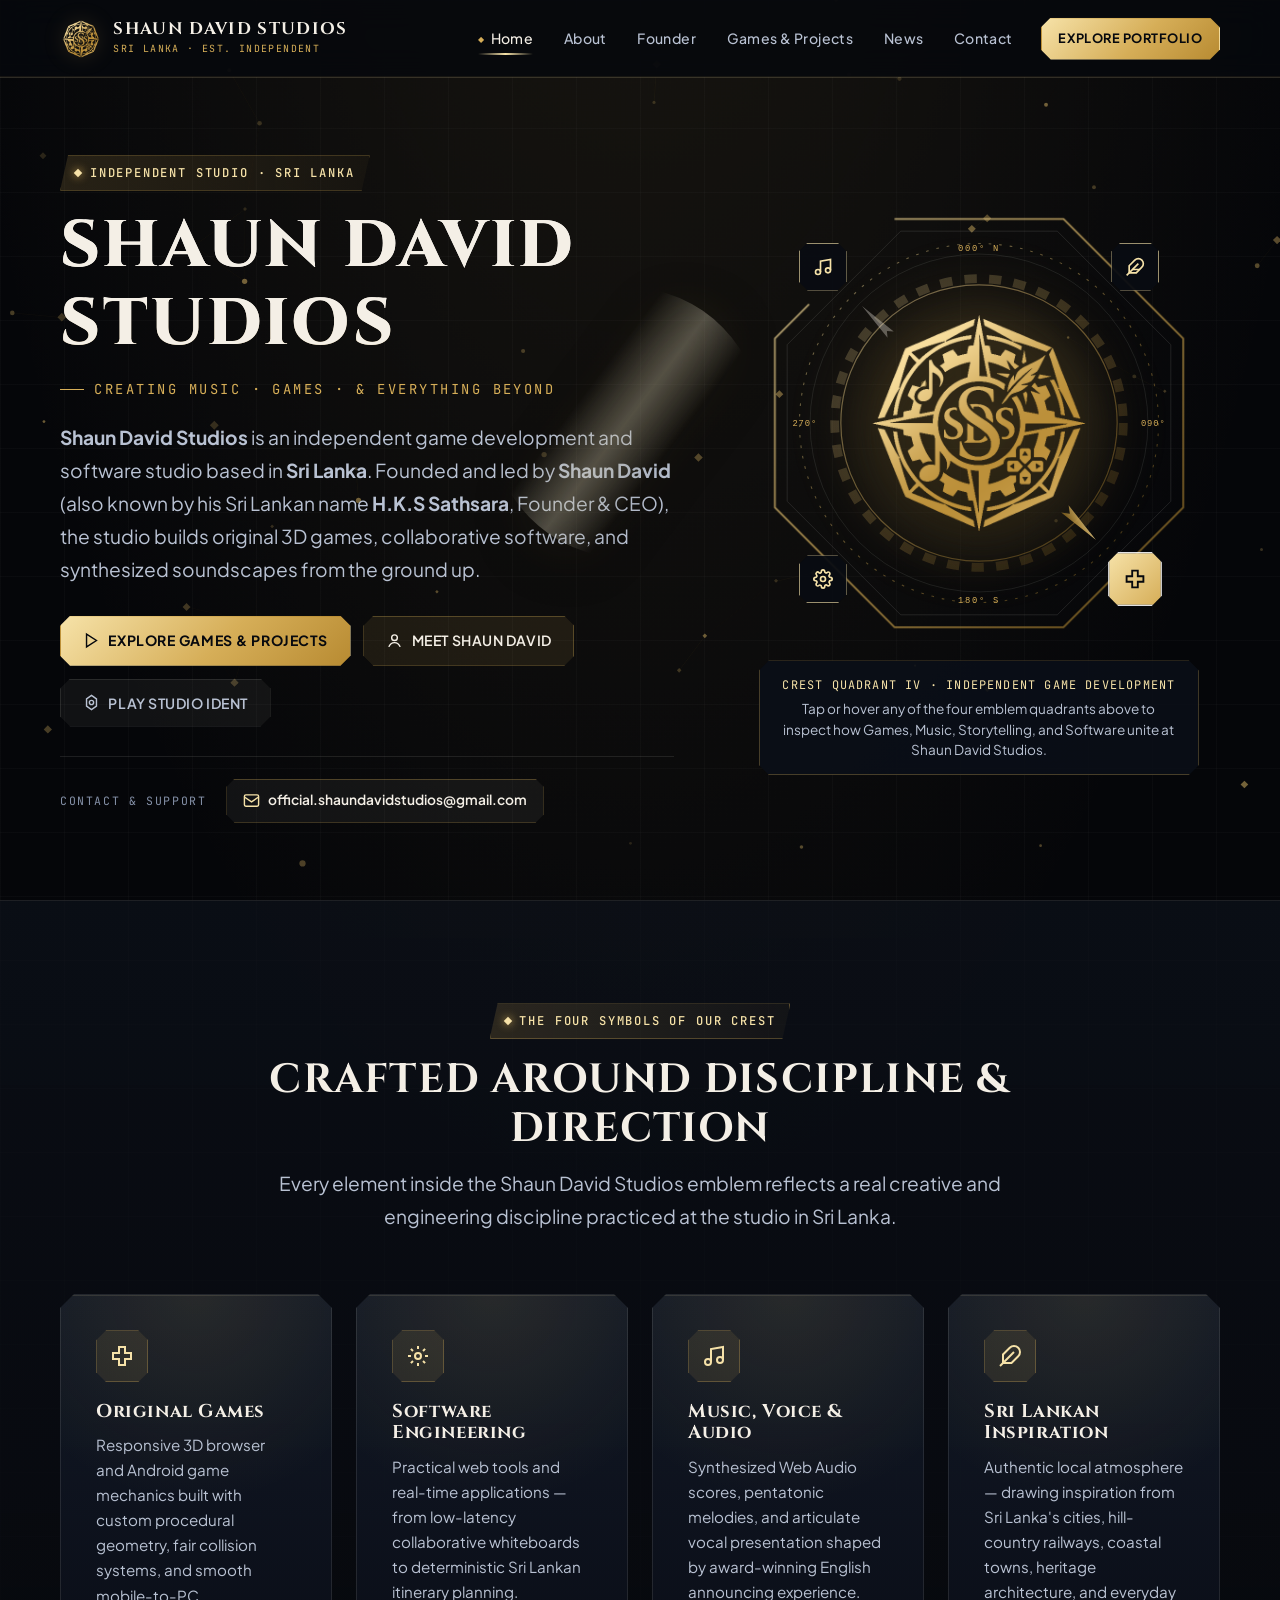
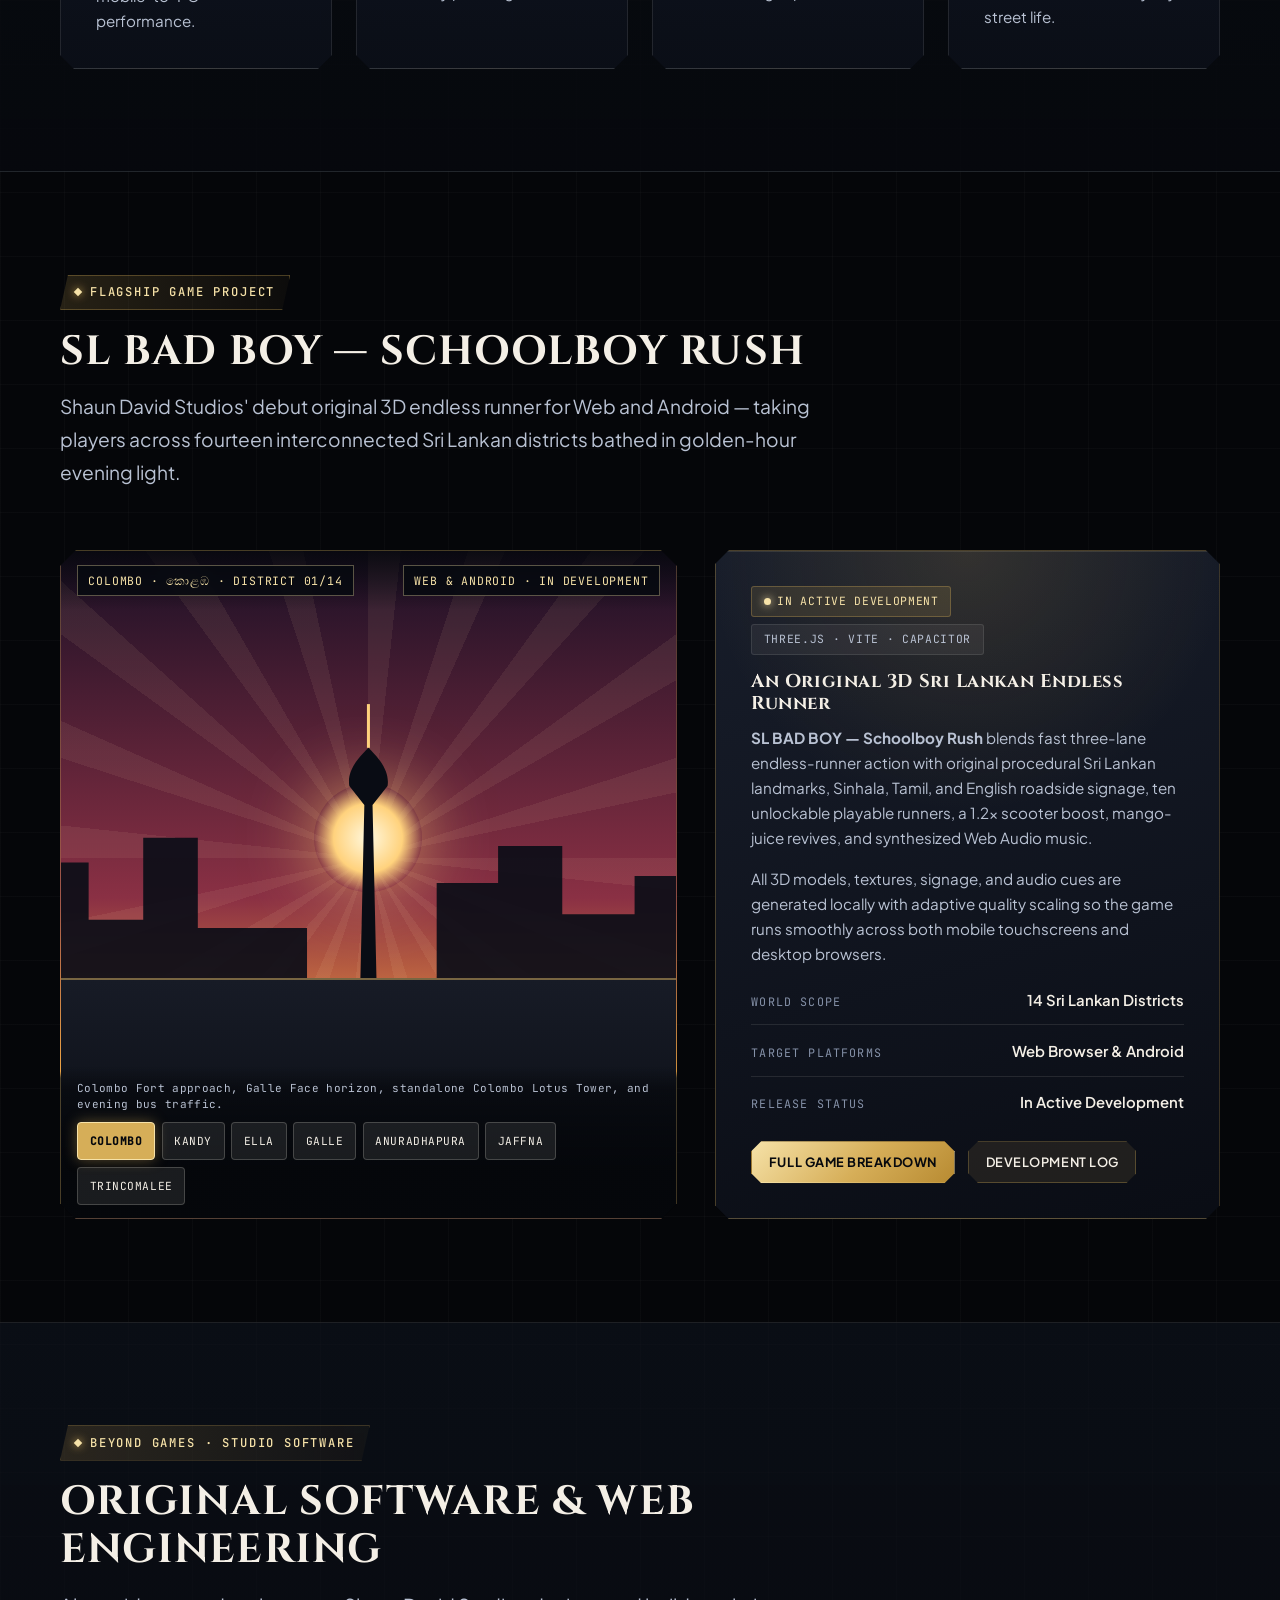
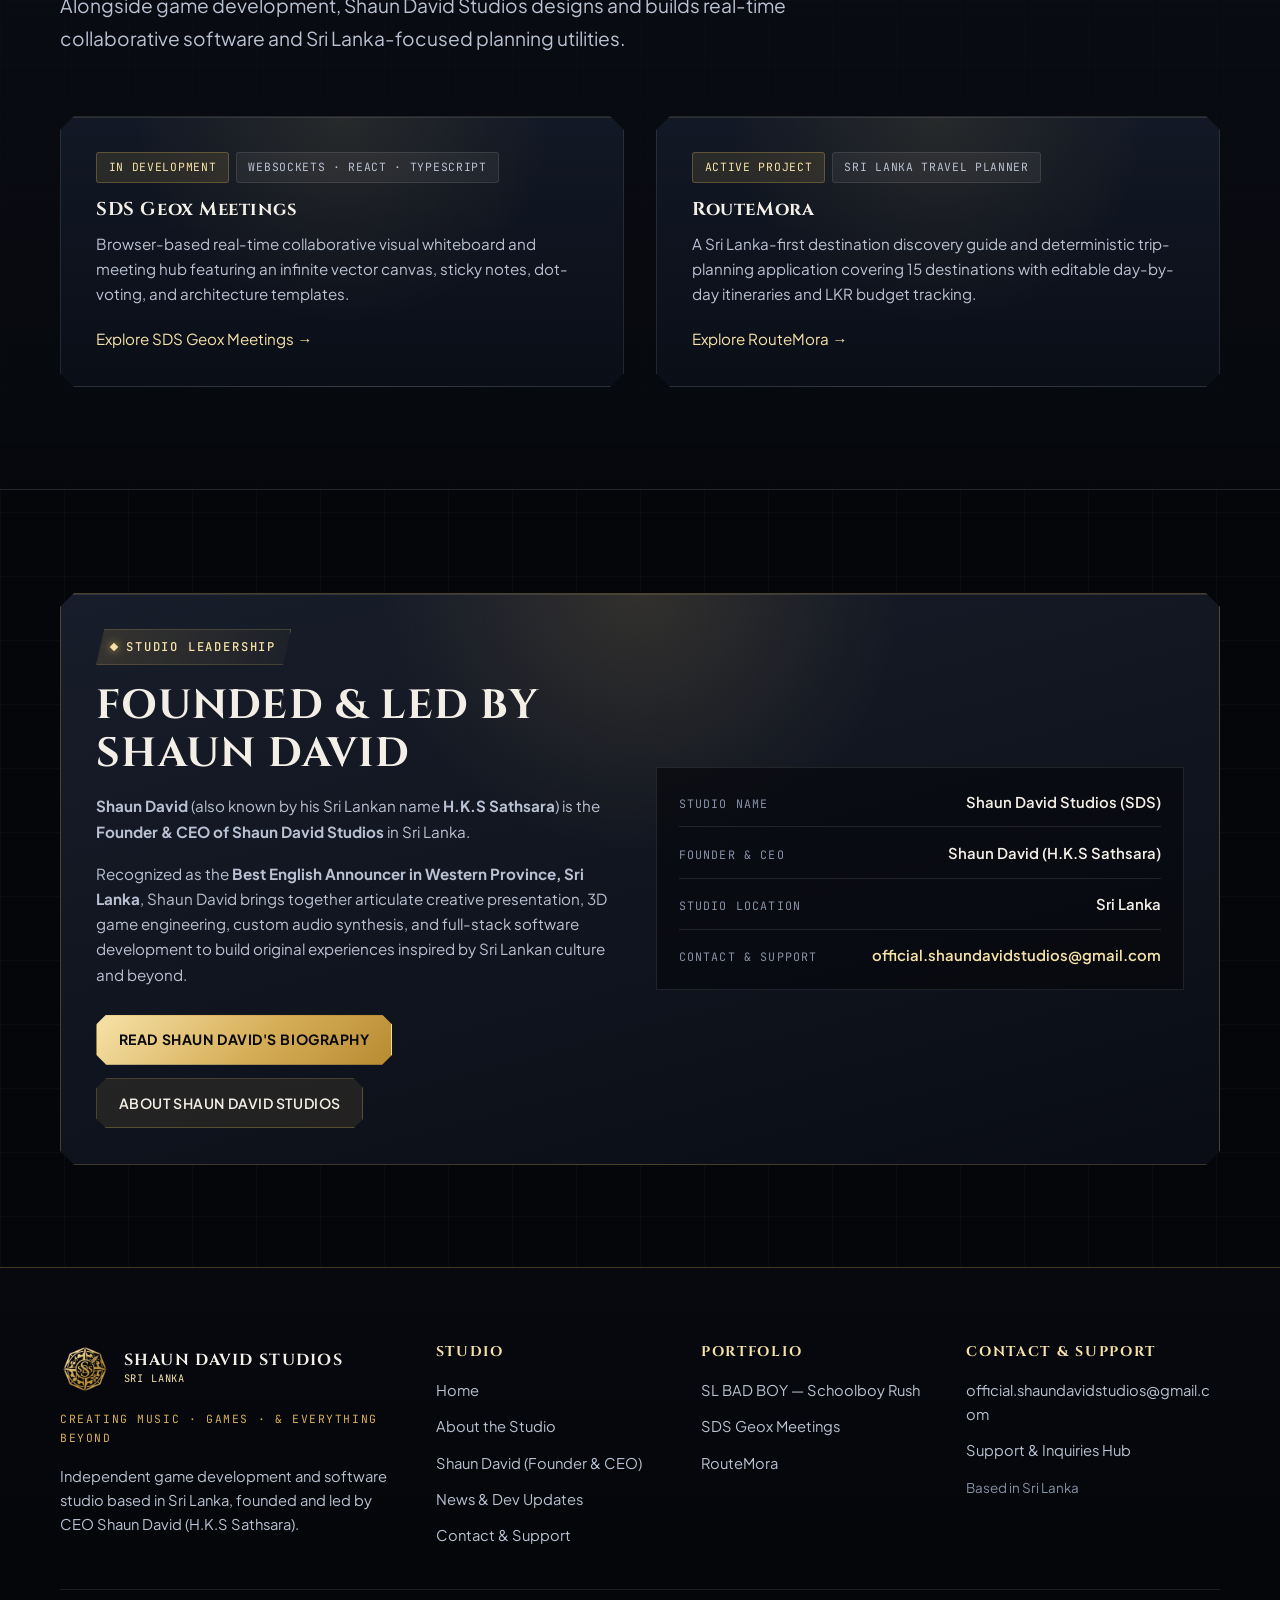
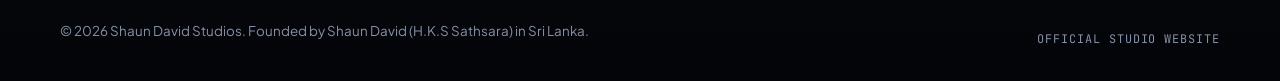
==== commit cac37918: "Update founder details, official support email, 3-project portfolio, and mobile UX/animations Co-aut" ====
--- a/index.html
+++ b/index.html
@@ -4,23 +4,23 @@
   <meta charset="UTF-8">
   <meta name="viewport" content="width=device-width, initial-scale=1.0">
   <title>Shaun David Studios — Independent Game &amp; Software Studio in Sri Lanka</title>
-  <meta name="description" content="Official website of Shaun David Studios, an independent game development and software studio based in Sri Lanka, founded and led by Founder &amp; CEO Shaun David.">
+  <meta name="description" content="Official website of Shaun David Studios, an independent game development and software studio in Sri Lanka founded and led by CEO Shaun David (H.K.S Sathsara).">
   <meta name="robots" content="index, follow">
   <meta name="theme-color" content="#050609">
-  <meta name="author" content="Shaun David">
+  <meta name="author" content="Shaun David (H.K.S Sathsara)">
 
   <!-- Open Graph / Link Preview Metadata -->
   <meta property="og:site_name" content="Shaun David Studios">
   <meta property="og:type" content="website">
   <meta property="og:title" content="Shaun David Studios — Independent Game &amp; Software Studio in Sri Lanka">
-  <meta property="og:description" content="Independent game development and software projects forged in Sri Lanka by Founder &amp; CEO Shaun David. Creating Music, Games &amp; Everything Beyond.">
+  <meta property="og:description" content="Independent game development and software projects forged in Sri Lanka by Founder &amp; CEO Shaun David (H.K.S Sathsara). Creating Music, Games &amp; Everything Beyond.">
   <meta property="og:image" content="/assets/img/og-image.png">
   <meta property="og:image:alt" content="Shaun David Studios octagonal compass and clockwork crest with motto Creating Music, Games &amp; Everything Beyond">
   <meta property="og:image:width" content="1200">
   <meta property="og:image:height" content="630">
   <meta name="twitter:card" content="summary_large_image">
   <meta name="twitter:title" content="Shaun David Studios — Independent Game &amp; Software Studio in Sri Lanka">
-  <meta name="twitter:description" content="Independent game development and software projects forged in Sri Lanka by Founder &amp; CEO Shaun David.">
+  <meta name="twitter:description" content="Independent game development and software projects forged in Sri Lanka by Founder &amp; CEO Shaun David (H.K.S Sathsara).">
   <meta name="twitter:image" content="/assets/img/og-image.png">
 
   <!-- Favicons & Web App Manifest -->
@@ -49,7 +49,8 @@
         "name": "Shaun David Studios",
         "alternateName": "SDS",
         "slogan": "Creating Music, Games & Everything Beyond",
-        "description": "Shaun David Studios is an independent game development and software studio based in Sri Lanka, founded by Shaun David.",
+        "description": "Shaun David Studios is an independent game development and software studio based in Sri Lanka, founded by Shaun David (H.K.S Sathsara).",
+        "email": "official.shaundavidstudios@gmail.com",
         "logo": {
           "@type": "ImageObject",
           "url": "/assets/img/sds-logo-original.jpg",
@@ -69,19 +70,30 @@
             "addressCountry": "LK"
           }
         },
+        "contactPoint": {
+          "@type": "ContactPoint",
+          "contactType": "customer support",
+          "email": "official.shaundavidstudios@gmail.com",
+          "availableLanguage": [
+            "en",
+            "si"
+          ]
+        },
         "founder": {
           "@id": "#shaun-david"
-        },
-        "sameAs": [
-          "https://github.com/shaundavidkagenou-oss"
-        ]
+        }
       },
       {
         "@type": "Person",
         "@id": "#shaun-david",
         "name": "Shaun David",
+        "alternateName": [
+          "H.K.S Sathsara",
+          "H.K.S. Sathsara"
+        ],
         "jobTitle": "Founder & CEO",
-        "description": "Founder & CEO of Shaun David Studios, an independent game developer and software creator based in Sri Lanka.",
+        "description": "Shaun David, also known by his Sri Lankan name H.K.S Sathsara, is the Founder & CEO of Shaun David Studios in Sri Lanka and recognized as the Best English Announcer in Western Province, Sri Lanka.",
+        "award": "Best English Announcer in Western Province, Sri Lanka",
         "worksFor": {
           "@id": "#organization"
         },
@@ -92,11 +104,9 @@
         "knowsAbout": [
           "Independent Game Development",
           "Software Engineering",
+          "English Announcing and Public Speaking",
           "3D Browser and Mobile Games",
           "Web Audio Synthesis"
-        ],
-        "sameAs": [
-          "https://github.com/shaundavidkagenou-oss"
         ]
       },
       {
@@ -120,7 +130,7 @@
   <header class="site-header">
     <div class="container site-header__inner">
       <a class="brand-link" href="./" aria-label="Shaun David Studios — Home">
-        <img class="brand-link__crest" src="assets/img/sds-crest-gold.png" width="44" height="44" alt="Shaun David Studios octagonal compass crest">
+        <img class="brand-link__crest" src="assets/img/sds-crest-gold.png" width="42" height="42" alt="Shaun David Studios octagonal compass crest">
         <span class="brand-link__text">
           <span class="brand-link__name">SHAUN DAVID STUDIOS</span>
           <span class="brand-link__sub">Sri Lanka · Est. Independent</span>
@@ -169,7 +179,7 @@
           <p class="hero__motto">Creating Music · Games · &amp; Everything Beyond</p>
 
           <p class="lead">
-            <strong>Shaun David Studios</strong> is an independent game development and software studio based in <strong>Sri Lanka</strong>. Founded and led by <strong>Shaun David</strong> (Founder &amp; CEO), the studio builds original 3D games, interactive web applications, and synthesized soundscapes engineered from the ground up.
+            <strong>Shaun David Studios</strong> is an independent game development and software studio based in <strong>Sri Lanka</strong>. Founded and led by <strong>Shaun David</strong> (also known by his Sri Lankan name <strong>H.K.S Sathsara</strong>, Founder &amp; CEO), the studio builds original 3D games, collaborative software, and synthesized soundscapes from the ground up.
           </p>
 
           <div class="hero__actions">
@@ -179,7 +189,7 @@
             </a>
             <a class="btn btn--secondary" href="shaun-david/">
               <svg viewBox="0 0 24 24" fill="none" stroke="currentColor" stroke-width="2" aria-hidden="true"><circle cx="12" cy="8" r="4"/><path d="M4 21c1.5-4 5-6 8-6s6.5 2 8 6"/></svg>
-              <span>Meet Founder Shaun David</span>
+              <span>Meet Shaun David</span>
             </a>
             <button class="btn btn--ghost" type="button" data-open-ident aria-haspopup="dialog" aria-controls="sds-ident-modal">
               <svg viewBox="0 0 24 24" fill="none" stroke="currentColor" stroke-width="2" aria-hidden="true"><polygon points="12 2 19 7 19 17 12 22 5 17 5 7 12 2"/><circle cx="12" cy="12" r="3"/></svg>
@@ -187,16 +197,15 @@
             </button>
           </div>
 
-          <div class="hero__profiles" data-social-section>
-            <span class="hero__profiles-label">Official Verified Profiles</span>
-            <ul class="social-links" data-social-list="pills">
-              <li>
-                <a class="social-pill" href="https://github.com/shaundavidkagenou-oss" target="_blank" rel="noopener noreferrer" aria-label="Shaun David Studios on GitHub">
-                  <svg viewBox="0 0 24 24" fill="currentColor" aria-hidden="true"><path d="M12 .5C5.65.5.5 5.65.5 12c0 5.09 3.29 9.4 7.86 10.92.58.1.79-.25.79-.56v-2.02c-3.2.7-3.88-1.39-3.88-1.39-.52-1.33-1.28-1.68-1.28-1.68-1.05-.72.08-.7.08-.7 1.16.08 1.77 1.19 1.77 1.19 1.03 1.77 2.7 1.26 3.36.96.1-.75.4-1.26.73-1.55-2.55-.29-5.24-1.28-5.24-5.68 0-1.26.45-2.28 1.18-3.09-.12-.29-.51-1.46.11-3.05 0 0 .97-.31 3.17 1.18a11.02 11.02 0 0 1 5.78 0c2.2-1.49 3.16-1.18 3.16-1.18.63 1.59.24 2.76.12 3.05.74.81 1.18 1.83 1.18 3.09 0 4.41-2.7 5.38-5.27 5.67.42.36.78 1.06.78 2.14v3.17c0 .31.21.67.8.56A11.51 11.51 0 0 0 23.5 12C23.5 5.65 18.35.5 12 .5Z"/></svg>
-                  <span>GitHub</span>
-                </a>
-              </li>
-            </ul>
+          <div class="hero__profiles">
+            <span class="hero__profiles-label">Contact &amp; Support</span>
+            <a class="social-pill" href="mailto:official.shaundavidstudios@gmail.com">
+              <svg viewBox="0 0 24 24" fill="none" stroke="currentColor" stroke-width="2" aria-hidden="true"><rect x="2" y="4" width="20" height="16" rx="2"/><path d="m22 7-10 7L2 7"/></svg>
+              <span>official.shaundavidstudios@gmail.com</span>
+            </a>
+            <div data-social-section hidden>
+              <ul class="social-links" data-social-list="pills"></ul>
+            </div>
           </div>
         </div>
 
@@ -215,11 +224,9 @@
                 </linearGradient>
               </defs>
 
-              <!-- Outer Octagonal Crest Frame -->
               <polygon class="astrolabe__octagon-draw" points="154,18 346,18 482,154 482,346 346,482 154,482 18,346 18,154" fill="none" stroke="url(#rig-gold)" stroke-width="2" stroke-opacity="0.72"/>
               <polygon points="161,32 339,32 468,161 468,339 339,468 161,468 32,339 32,161" fill="none" stroke="#F4EFE6" stroke-width="0.8" stroke-opacity="0.16"/>
 
-              <!-- Rotating 360° Compass Bezel -->
               <g class="astrolabe__ring-outer">
                 <circle cx="250" cy="250" r="204" fill="none" stroke="url(#rig-gold)" stroke-width="1.2" stroke-opacity="0.42" stroke-dasharray="3 9"/>
                 <circle cx="250" cy="250" r="192" fill="none" stroke="#F4EFE6" stroke-width="0.7" stroke-opacity="0.15"/>
@@ -229,13 +236,11 @@
                 <text x="52" y="253" text-anchor="middle" fill="#D6AE58" font-family="monospace" font-size="10" letter-spacing="1">270°</text>
               </g>
 
-              <!-- Counter-Rotating Mechanical Gear Ring -->
               <g class="astrolabe__ring-gear">
                 <circle cx="250" cy="250" r="164" fill="none" stroke="url(#rig-gold)" stroke-width="10" stroke-opacity="0.22" stroke-dasharray="14 14"/>
                 <circle cx="250" cy="250" r="157" fill="none" stroke="url(#rig-gold)" stroke-width="1.4" stroke-opacity="0.45"/>
               </g>
 
-              <!-- Pointer-Tracking Compass Spear Needle -->
               <g class="astrolabe__ring-needle">
                 <polygon points="250,62 256,112 250,104 244,112" fill="url(#rig-gold)" opacity="0.85"/>
                 <polygon points="250,438 255,392 250,398 245,392" fill="#F4EFE6" opacity="0.35"/>
@@ -259,7 +264,6 @@
               <svg viewBox="0 0 24 24" fill="none" stroke="currentColor" stroke-width="2" aria-hidden="true"><path d="M9 3h6v6h6v6h-6v6H9v-6H3V9h6V3z"/></svg>
             </button>
 
-            <!-- Authentic Extracted SDS Crest -->
             <div class="astrolabe__crest-frame">
               <img class="astrolabe__crest-img" src="assets/img/sds-crest-gold.png" width="280" height="280" alt="Shaun David Studios emblem featuring an octagonal compass, clockwork gear, musical notes, quill, D-pad, and SDS monogram">
             </div>
@@ -267,7 +271,7 @@
 
           <div class="astrolabe-readout" aria-live="polite">
             <div id="astrolabe-readout-title" class="astrolabe-readout__title">CREST QUADRANT IV · INDEPENDENT GAME DEVELOPMENT</div>
-            <p id="astrolabe-readout-desc" class="astrolabe-readout__desc">Select any of the four emblem quadrants above to inspect how Games, Music, Storytelling, and Software unite at Shaun David Studios.</p>
+            <p id="astrolabe-readout-desc" class="astrolabe-readout__desc">Tap or hover any of the four emblem quadrants above to inspect how Games, Music, Storytelling, and Software unite at Shaun David Studios.</p>
           </div>
         </div>
       </div>
@@ -308,8 +312,8 @@
             <div class="pillar-icon" aria-hidden="true">
               <svg viewBox="0 0 24 24" fill="none" stroke="currentColor" stroke-width="2"><path d="M9 18V5l12-2v13"/><circle cx="6" cy="18" r="3"/><circle cx="18" cy="16" r="3"/></svg>
             </div>
-            <h3>Music &amp; Audio</h3>
-            <p>Synthesized Web Audio scores, pentatonic melodies, and responsive sound effects engineered directly alongside interactive gameplay.</p>
+            <h3>Music, Voice &amp; Audio</h3>
+            <p>Synthesized Web Audio scores, pentatonic melodies, and articulate vocal presentation shaped by award-winning English announcing experience.</p>
           </article>
 
           <article class="sds-card reveal" style="--delay: 240ms;">
@@ -348,30 +352,24 @@
               <span class="runner-hud-pill">WEB &amp; ANDROID · IN DEVELOPMENT</span>
             </div>
 
-            <!-- Original Vector Landmark Silhouettes per Sri Lankan District -->
             <div class="runner-stage__landmarks" aria-hidden="true">
-              <!-- Colombo: Lotus Tower & Colombo Fort Skyline -->
               <svg class="landmark-scene is-active" data-landmark-scene="colombo" viewBox="0 0 600 220" preserveAspectRatio="xMidYMax slice">
                 <path d="M0,220 L0,165 L55,165 L55,130 L95,130 L95,172 L135,172 L135,112 L175,112 L175,178 L255,178 L255,220 Z" fill="#0B0E17" opacity="0.92"/>
-                <!-- Lotus Tower Silhouette -->
                 <path d="M294,220 L297,88 L286,74 C284,62 294,52 300,46 C306,52 316,62 314,74 L303,88 L306,220 Z" fill="#090C14"/>
                 <line x1="300" y1="46" x2="300" y2="14" stroke="#FFD27D" stroke-width="2.2"/>
                 <path d="M350,220 L350,145 L395,145 L395,118 L442,118 L442,168 L495,168 L495,140 L545,140 L545,180 L600,180 L600,220 Z" fill="#0B0E17" opacity="0.92"/>
               </svg>
 
-              <!-- Kandy: Hillsides, Mist & Lake Temple Roofline -->
               <svg class="landmark-scene" data-landmark-scene="kandy" viewBox="0 0 600 220" preserveAspectRatio="xMidYMax slice">
                 <path d="M0,220 Q110,95 240,155 T480,125 T600,160 L600,220 Z" fill="#13222E" opacity="0.8"/>
                 <path d="M190,220 L190,175 L230,155 L270,175 L270,162 L300,140 L330,162 L330,175 L370,155 L410,175 L410,220 Z" fill="#0A1018"/>
               </svg>
 
-              <!-- Ella: Iconic Nine Arches Viaduct & Hill Pines -->
               <svg class="landmark-scene" data-landmark-scene="ella" viewBox="0 0 600 220" preserveAspectRatio="xMidYMax slice">
                 <path d="M0,220 L0,110 Q140,155 300,148 Q460,155 600,105 L600,220 Z" fill="#0D1C1E" opacity="0.72"/>
                 <path d="M60,150 L540,150 L540,220 L515,220 L515,176 A18,22 0 0,0 479,176 L479,220 L460,220 L460,176 A18,22 0 0,0 424,176 L424,220 L405,220 L405,176 A18,22 0 0,0 369,176 L369,220 L350,220 L350,176 A18,22 0 0,0 314,176 L314,220 L295,220 L295,176 A18,22 0 0,0 259,176 L259,220 L240,220 L240,176 A18,22 0 0,0 204,176 L204,220 L185,220 L185,176 A18,22 0 0,0 149,176 L149,220 L130,220 L130,176 A18,22 0 0,0 94,176 L94,220 L60,220 Z" fill="#090D14"/>
               </svg>
 
-              <!-- Galle: Fort Ramparts, Lighthouse & Coconut Palms -->
               <svg class="landmark-scene" data-landmark-scene="galle" viewBox="0 0 600 220" preserveAspectRatio="xMidYMax slice">
                 <path d="M0,220 L0,182 L220,176 L265,186 L600,188 L600,220 Z" fill="#0B0F18"/>
                 <polygon points="168,178 175,92 189,92 196,178" fill="#080B12"/>
@@ -379,7 +377,6 @@
                 <polygon points="170,82 182,70 194,82" fill="#080B12"/>
               </svg>
 
-              <!-- Anuradhapura: Monumental Ancient Stupa & Sacred Trees -->
               <svg class="landmark-scene" data-landmark-scene="anuradhapura" viewBox="0 0 600 220" preserveAspectRatio="xMidYMax slice">
                 <path d="M185,220 L185,198 L415,198 L415,220 Z" fill="#0D0A09"/>
                 <path d="M210,198 A90,86 0 0,1 390,198 Z" fill="#0D0A09"/>
@@ -387,7 +384,6 @@
                 <polygon points="292,98 300,52 308,98" fill="#0D0A09"/>
               </svg>
 
-              <!-- Jaffna: Library Domes & Palmyrah Palms -->
               <svg class="landmark-scene" data-landmark-scene="jaffna" viewBox="0 0 600 220" preserveAspectRatio="xMidYMax slice">
                 <rect x="205" y="160" width="190" height="60" fill="#0B0D15"/>
                 <path d="M272,160 A28,26 0 0,1 328,160 Z" fill="#0B0D15"/>
@@ -397,14 +393,12 @@
                 <circle cx="486" cy="128" r="18" fill="#0B0D15"/>
               </svg>
 
-              <!-- Trincomalee: Koneswaram Cliff Headland & Harbour -->
               <svg class="landmark-scene" data-landmark-scene="trincomalee" viewBox="0 0 600 220" preserveAspectRatio="xMidYMax slice">
                 <path d="M0,220 L0,190 L330,190 L395,118 L475,112 L525,165 L600,175 L600,220 Z" fill="#09111E"/>
                 <polygon points="420,114 435,76 450,114" fill="#09111E"/>
               </svg>
             </div>
 
-            <!-- 3D Perspective Three-Lane Highway -->
             <div class="runner-stage__road-wrap" aria-hidden="true">
               <div class="runner-stage__road">
                 <div class="runner-stage__lanes"></div>
@@ -462,7 +456,7 @@
 
             <div class="btn-group" style="margin-top: 1.65rem;">
               <a class="btn btn--primary btn--sm" href="games/#sl-bad-boy">Full Game Breakdown</a>
-              <a class="btn btn--ghost btn--sm" href="https://github.com/shaundavidkagenou-oss/SL-Bad-Boy" target="_blank" rel="noopener noreferrer">GitHub Repository</a>
+              <a class="btn btn--secondary btn--sm" href="news/#sl-bad-boy-dev-overview">Development Log</a>
             </div>
           </article>
         </div>
@@ -479,11 +473,11 @@
           </div>
           <h2 id="software-heading" class="section-title">Original Software &amp; Web Engineering</h2>
           <p class="lead">
-            Alongside game development, Shaun David Studios designs and builds real-time collaborative software, Sri Lanka-focused planning utilities, and educational web experiences.
+            Alongside game development, Shaun David Studios designs and builds real-time collaborative software and Sri Lanka-focused planning utilities.
           </p>
         </div>
 
-        <div class="grid-3">
+        <div class="grid-2">
           <article class="sds-card reveal" style="--delay: 0ms;">
             <div class="badge-row">
               <span class="badge badge--status">In Development</span>
@@ -505,18 +499,6 @@
             <p>A Sri Lanka-first destination discovery guide and deterministic trip-planning application covering 15 destinations with editable day-by-day itineraries and LKR budget tracking.</p>
             <p style="margin-top: 1.25rem;">
               <a href="games/#routemora">Explore RouteMora →</a>
-            </p>
-          </article>
-
-          <article class="sds-card reveal" style="--delay: 180ms;">
-            <div class="badge-row">
-              <span class="badge badge--live">Public Web Prototype</span>
-              <span class="badge">English &amp; Sinhala</span>
-            </div>
-            <h3>SD Education</h3>
-            <p>A bilingual interactive learning portal built for Sri Lankan students, presenting step-by-step foundational mathematics lessons in both English and Sinhala (සිංහල).</p>
-            <p style="margin-top: 1.25rem;">
-              <a href="games/#sd-education">Explore SD Education →</a>
             </p>
           </article>
         </div>
@@ -535,10 +517,10 @@
               </div>
               <h2 id="founder-spotlight-heading" class="section-title">Founded &amp; Led by Shaun David</h2>
               <p class="lead" style="margin-bottom: 1rem;">
-                <strong>Shaun David</strong> is the <strong>Founder &amp; CEO of Shaun David Studios</strong> in Sri Lanka.
+                <strong>Shaun David</strong> (also known by his Sri Lankan name <strong>H.K.S Sathsara</strong>) is the <strong>Founder &amp; CEO of Shaun David Studios</strong> in Sri Lanka.
               </p>
               <p>
-                Working across game direction, 3D rendering systems, custom audio synthesis, and full-stack software development, Shaun David established Shaun David Studios to create original interactive experiences rooted in strong engineering craft and Sri Lankan cultural inspiration.
+                Recognized as the <strong>Best English Announcer in Western Province, Sri Lanka</strong>, Shaun David brings together articulate creative presentation, 3D game engineering, custom audio synthesis, and full-stack software development to build original experiences inspired by Sri Lankan culture and beyond.
               </p>
               <div class="btn-group" style="margin-top: 1.75rem;">
                 <a class="btn btn--primary" href="shaun-david/">Read Shaun David's Biography</a>
@@ -546,26 +528,22 @@
               </div>
             </div>
 
-            <div class="spec-ledger" style="padding: 1.5rem; background: rgba(5, 7, 12, 0.65); border: 1px solid var(--ivory-border);">
+            <div class="spec-ledger" style="padding: 1.35rem; background: rgba(5, 7, 12, 0.65); border: 1px solid var(--ivory-border);">
               <div class="spec-row">
                 <span class="spec-label">Studio Name</span>
                 <span class="spec-value">Shaun David Studios (SDS)</span>
               </div>
               <div class="spec-row">
                 <span class="spec-label">Founder &amp; CEO</span>
-                <span class="spec-value">Shaun David</span>
+                <span class="spec-value">Shaun David (H.K.S Sathsara)</span>
               </div>
               <div class="spec-row">
                 <span class="spec-label">Studio Location</span>
                 <span class="spec-value">Sri Lanka</span>
               </div>
               <div class="spec-row">
-                <span class="spec-label">Core Focus</span>
-                <span class="spec-value">Independent Games &amp; Software</span>
-              </div>
-              <div class="spec-row">
-                <span class="spec-label">Studio Motto</span>
-                <span class="spec-value">Creating Music · Games · &amp; Everything Beyond</span>
+                <span class="spec-label">Contact &amp; Support</span>
+                <span class="spec-value"><a href="mailto:official.shaundavidstudios@gmail.com">official.shaundavidstudios@gmail.com</a></span>
               </div>
             </div>
           </div>
@@ -580,7 +558,7 @@
       <div class="site-footer__grid">
         <div class="site-footer__brand">
           <a class="site-footer__lockup" href="./">
-            <img src="assets/img/sds-crest-gold.png" width="52" height="52" alt="Shaun David Studios emblem">
+            <img src="assets/img/sds-crest-gold.png" width="50" height="50" alt="Shaun David Studios emblem">
             <div>
               <div class="font-display" style="font-size: 1rem; letter-spacing: 0.08em;">SHAUN DAVID STUDIOS</div>
               <div class="mono-tag" style="font-size: 0.65rem;">Sri Lanka</div>
@@ -588,7 +566,7 @@
           </a>
           <p class="site-footer__motto">Creating Music · Games · &amp; Everything Beyond</p>
           <p class="site-footer__desc">
-            Independent game development and software studio based in Sri Lanka, founded and led by CEO Shaun David.
+            Independent game development and software studio based in Sri Lanka, founded and led by CEO Shaun David (H.K.S Sathsara).
           </p>
         </div>
 
@@ -599,7 +577,7 @@
             <li><a href="about/">About the Studio</a></li>
             <li><a href="shaun-david/">Shaun David (Founder &amp; CEO)</a></li>
             <li><a href="news/">News &amp; Dev Updates</a></li>
-            <li><a href="contact/">Contact</a></li>
+            <li><a href="contact/">Contact &amp; Support</a></li>
           </ul>
         </div>
 
@@ -609,16 +587,18 @@
             <li><a href="games/#sl-bad-boy">SL BAD BOY — Schoolboy Rush</a></li>
             <li><a href="games/#sds-geox-meetings">SDS Geox Meetings</a></li>
             <li><a href="games/#routemora">RouteMora</a></li>
-            <li><a href="games/#sd-education">SD Education</a></li>
           </ul>
         </div>
 
         <div>
-          <h2 class="site-footer__heading">Official Channels</h2>
-          <ul class="site-footer__links" data-social-list="footer-links">
-            <li><a href="https://github.com/shaundavidkagenou-oss" target="_blank" rel="noopener noreferrer">GitHub</a></li>
+          <h2 class="site-footer__heading">Contact &amp; Support</h2>
+          <ul class="site-footer__links">
+            <li><a href="mailto:official.shaundavidstudios@gmail.com">official.shaundavidstudios@gmail.com</a></li>
+            <li><a href="contact/">Support &amp; Inquiries Hub</a></li>
           </ul>
-          <p data-footer-email hidden style="margin-top: 0.85rem; font-size: 0.88rem;"></p>
+          <div data-social-section hidden style="margin-top: 0.85rem;">
+            <ul class="site-footer__links" data-social-list="footer-links"></ul>
+          </div>
           <p style="margin-top: 0.9rem; font-size: 0.84rem; color: var(--text-muted);">
             Based in Sri Lanka
           </p>
@@ -626,11 +606,35 @@
       </div>
 
       <div class="site-footer__bottom">
-        <p>&copy; 2026 Shaun David Studios. Founded by Shaun David in Sri Lanka.</p>
+        <p>&copy; 2026 Shaun David Studios. Founded by Shaun David (H.K.S Sathsara) in Sri Lanka.</p>
         <p class="mono-tag" style="color: var(--text-muted);">Official Studio Website</p>
       </div>
     </div>
   </footer>
+
+  <!-- Mobile One-Thumb Quick Navigation Dock -->
+  <nav class="mobile-dock" aria-label="Mobile quick navigation">
+    <a class="mobile-dock__link" href="./" aria-current="page">
+      <svg viewBox="0 0 24 24" fill="none" stroke="currentColor" stroke-width="2" aria-hidden="true"><path d="m3 9 9-7 9 7v11a2 2 0 0 1-2 2H5a2 2 0 0 1-2-2z"/></svg>
+      <span>Home</span>
+    </a>
+    <a class="mobile-dock__link" href="games/">
+      <svg viewBox="0 0 24 24" fill="none" stroke="currentColor" stroke-width="2" aria-hidden="true"><path d="M9 3h6v6h6v6h-6v6H9v-6H3V9h6V3z"/></svg>
+      <span>Games</span>
+    </a>
+    <a class="mobile-dock__link" href="shaun-david/">
+      <svg viewBox="0 0 24 24" fill="none" stroke="currentColor" stroke-width="2" aria-hidden="true"><circle cx="12" cy="8" r="4"/><path d="M4 21c1.5-4 5-6 8-6s6.5 2 8 6"/></svg>
+      <span>Founder</span>
+    </a>
+    <a class="mobile-dock__link" href="about/">
+      <svg viewBox="0 0 24 24" fill="none" stroke="currentColor" stroke-width="2" aria-hidden="true"><polygon points="12 2 19 7 19 17 12 22 5 17 5 7 12 2"/><circle cx="12" cy="12" r="3"/></svg>
+      <span>About</span>
+    </a>
+    <a class="mobile-dock__link" href="contact/">
+      <svg viewBox="0 0 24 24" fill="none" stroke="currentColor" stroke-width="2" aria-hidden="true"><rect x="2" y="4" width="20" height="16" rx="2"/><path d="m22 7-10 7L2 7"/></svg>
+      <span>Contact</span>
+    </a>
+  </nav>
 
   <!-- Interactive Shaun David Studios Production Ident Modal -->
   <div id="sds-ident-modal" class="ident-modal" role="dialog" aria-modal="true" aria-hidden="true" aria-labelledby="ident-modal-title">
--- a/assets/css/main.css
+++ b/assets/css/main.css
@@ -76,7 +76,7 @@
   --bg-surface: #0E131D;
   --bg-elevated: #141B29;
   --bg-card: rgba(14, 19, 29, 0.86);
-  --bg-header: rgba(6, 8, 13, 0.84);
+  --bg-header: rgba(6, 8, 13, 0.88);
 
   --text-primary: #F4EFE6;
   --text-secondary: #B9C2D3;
@@ -100,6 +100,7 @@
 
   --container-max: 1240px;
   --header-height: 78px;
+  --mobile-dock-height: 66px;
   --scroll-progress: 0;
   --scroll-deg: 0deg;
 
@@ -154,6 +155,11 @@
 img, svg {
   max-width: 100%;
   display: block;
+}
+
+a, button {
+  touch-action: manipulation;
+  -webkit-tap-highlight-color: rgba(214, 174, 88, 0.18);
 }
 
 a {
@@ -215,11 +221,11 @@
   width: 100%;
   max-width: var(--container-max);
   margin: 0 auto;
-  padding: 0 clamp(1.15rem, 4vw, 2.5rem);
+  padding: 0 clamp(1rem, 4vw, 2.5rem);
 }
 
 .section {
-  padding: clamp(4rem, 8vw, 7rem) 0;
+  padding: clamp(3.25rem, 8vw, 7rem) 0;
   position: relative;
 }
 
@@ -231,7 +237,7 @@
 
 .section-header {
   max-width: 760px;
-  margin-bottom: clamp(2.4rem, 5vw, 3.8rem);
+  margin-bottom: clamp(2rem, 5vw, 3.8rem);
 }
 
 .section-header--center {
@@ -244,26 +250,28 @@
 h1, h2, h3, h4, .font-display {
   font-family: var(--font-display);
   color: var(--text-primary);
-  line-height: 1.16;
+  line-height: 1.18;
   letter-spacing: 0.03em;
   font-weight: 700;
+  overflow-wrap: break-word;
 }
 
 .eyebrow {
   display: inline-flex;
   align-items: center;
-  gap: 0.6rem;
+  gap: 0.55rem;
+  max-width: 100%;
   font-family: var(--font-mono);
-  font-size: 0.76rem;
+  font-size: clamp(0.68rem, 2.2vw, 0.76rem);
   font-weight: 500;
   text-transform: uppercase;
-  letter-spacing: 0.18em;
+  letter-spacing: 0.15em;
   color: var(--gold-bright);
-  padding: 0.42rem 0.9rem;
-  background: linear-gradient(90deg, rgba(214, 174, 88, 0.15), rgba(214, 174, 88, 0.04));
+  padding: 0.42rem 0.88rem;
+  background: linear-gradient(90deg, rgba(214, 174, 88, 0.16), rgba(214, 174, 88, 0.04));
   border: 1px solid var(--gold-border);
   clip-path: polygon(8px 0, 100% 0, calc(100% - 8px) 100%, 0 100%);
-  margin-bottom: 1.15rem;
+  margin-bottom: 1.1rem;
 }
 
 .eyebrow__dot {
@@ -276,33 +284,33 @@
 }
 
 .display-title {
-  font-size: clamp(2.15rem, 5.1vw, 4.1rem);
+  font-size: clamp(1.85rem, 6.2vw, 4.1rem);
   font-weight: 800;
-  letter-spacing: 0.045em;
+  letter-spacing: 0.04em;
   text-transform: uppercase;
   background: linear-gradient(180deg, #FFFFFF 0%, #F4EFE6 58%, #D8BA73 100%);
   -webkit-background-clip: text;
   background-clip: text;
   color: var(--text-primary);
-  margin-bottom: 1rem;
+  margin-bottom: 0.95rem;
 }
 
 .page-title {
-  font-size: clamp(2rem, 4.4vw, 3.35rem);
+  font-size: clamp(1.72rem, 5.4vw, 3.35rem);
   font-weight: 700;
-  letter-spacing: 0.04em;
+  letter-spacing: 0.035em;
   text-transform: uppercase;
-  margin-bottom: 1rem;
+  margin-bottom: 0.95rem;
 }
 
 .section-title {
-  font-size: clamp(1.65rem, 3.2vw, 2.55rem);
-  margin-bottom: 0.95rem;
+  font-size: clamp(1.42rem, 4.2vw, 2.55rem);
+  margin-bottom: 0.9rem;
   text-transform: uppercase;
 }
 
 .lead {
-  font-size: clamp(1.04rem, 1.45vw, 1.2rem);
+  font-size: clamp(0.98rem, 1.5vw, 1.2rem);
   color: var(--text-secondary);
   line-height: 1.72;
 }
@@ -313,49 +321,32 @@
 
 .mono-tag {
   font-family: var(--font-mono);
-  font-size: 0.75rem;
+  font-size: 0.74rem;
   letter-spacing: 0.08em;
   text-transform: uppercase;
   color: var(--gold-bright);
 }
 
-/* Engraved Compass Divider */
-.compass-divider {
-  display: flex;
-  align-items: center;
-  justify-content: center;
-  gap: 1rem;
-  margin: 0.5rem 0;
-  color: var(--gold);
-  opacity: 0.8;
-}
-
-.compass-divider::before,
-.compass-divider::after {
-  content: '';
-  height: 1px;
-  flex: 1;
-  max-width: 180px;
-  background: linear-gradient(90deg, transparent, var(--gold-border-strong), transparent);
-}
-
-.compass-divider__glyph {
-  width: 22px;
-  height: 22px;
-  transform: rotate(var(--scroll-deg, 0deg));
-  transition: transform 0.1s linear;
-}
-
-/* 6. Header, Navigation & Mobile Drawer */
+/* 6. Header, Navigation & Bulletproof Mobile Drawer
+      Note: backdrop-filter is placed on ::before so .site-header NEVER creates
+      a fixed-position containing block that clips mobile drawers on iOS/Android! */
 .site-header {
   position: sticky;
   top: 0;
-  z-index: 100;
+  z-index: 400;
   height: var(--header-height);
+  border-bottom: 1px solid var(--ivory-border);
+}
+
+.site-header::before {
+  content: '';
+  position: absolute;
+  inset: 0;
   background: var(--bg-header);
   backdrop-filter: blur(16px);
   -webkit-backdrop-filter: blur(16px);
-  border-bottom: 1px solid var(--ivory-border);
+  z-index: -1;
+  pointer-events: none;
 }
 
 .site-header__inner {
@@ -363,13 +354,13 @@
   display: flex;
   align-items: center;
   justify-content: space-between;
-  gap: 1.25rem;
+  gap: 0.85rem;
 }
 
 .brand-link {
   display: inline-flex;
   align-items: center;
-  gap: 0.8rem;
+  gap: 0.7rem;
   color: var(--text-primary);
   min-width: 0;
 }
@@ -379,8 +370,8 @@
 }
 
 .brand-link__crest {
-  width: 44px;
-  height: 44px;
+  width: 42px;
+  height: 42px;
   flex-shrink: 0;
   filter: drop-shadow(0 0 10px rgba(214, 174, 88, 0.25));
   transition: transform 0.55s var(--ease-out-expo), filter 0.35s ease;
@@ -399,17 +390,19 @@
 
 .brand-link__name {
   font-family: var(--font-display);
-  font-size: clamp(0.88rem, 1.35vw, 1.05rem);
+  font-size: clamp(0.78rem, 2.8vw, 1.05rem);
   font-weight: 700;
-  letter-spacing: 0.09em;
+  letter-spacing: 0.08em;
   line-height: 1.15;
   white-space: nowrap;
+  overflow: hidden;
+  text-overflow: ellipsis;
 }
 
 .brand-link__sub {
   font-family: var(--font-mono);
-  font-size: 0.64rem;
-  letter-spacing: 0.16em;
+  font-size: 0.62rem;
+  letter-spacing: 0.14em;
   text-transform: uppercase;
   color: var(--gold);
   margin-top: 2px;
@@ -500,18 +493,23 @@
   display: none;
   width: 46px;
   height: 46px;
+  flex-shrink: 0;
   align-items: center;
   justify-content: center;
-  background: rgba(214, 174, 88, 0.08);
-  border: 1px solid var(--gold-border);
+  background: rgba(214, 174, 88, 0.12);
+  border: 1px solid var(--gold-border-strong);
   color: var(--text-primary);
   cursor: pointer;
   clip-path: polygon(8px 0, calc(100% - 8px) 0, 100% 8px, 100% calc(100% - 8px), calc(100% - 8px) 100%, 8px 100%, 0 calc(100% - 8px), 0 8px);
-  transition: background 0.2s ease, border-color 0.2s ease;
+  transition: background 0.2s ease, border-color 0.2s ease, transform 0.15s ease;
+}
+
+.nav-toggle:active {
+  transform: scale(0.94);
 }
 
 .nav-toggle:hover {
-  background: rgba(214, 174, 88, 0.18);
+  background: rgba(214, 174, 88, 0.22);
   border-color: var(--gold-bright);
 }
 
@@ -548,8 +546,13 @@
   transform: rotate(-45deg);
 }
 
-/* Mobile Backdrop */
+/* Mobile Backdrop (Always sits BELOW .site-header z-index: 400!) */
 .nav-backdrop {
+  display: none;
+}
+
+/* Mobile Floating Bottom Quick-Nav Dock (Hidden on Desktop, Shown on Phones) */
+.mobile-dock {
   display: none;
 }
 
@@ -558,7 +561,7 @@
   display: flex;
   flex-wrap: wrap;
   align-items: center;
-  gap: 0.9rem;
+  gap: 0.85rem;
 }
 
 .btn {
@@ -566,20 +569,25 @@
   display: inline-flex;
   align-items: center;
   justify-content: center;
-  gap: 0.6rem;
+  gap: 0.55rem;
   min-height: 48px;
-  padding: 0.78rem 1.45rem;
+  padding: 0.78rem 1.35rem;
   font-family: var(--font-sans);
-  font-size: 0.9rem;
+  font-size: 0.88rem;
   font-weight: 600;
   letter-spacing: 0.04em;
   text-transform: uppercase;
+  text-align: center;
   cursor: pointer;
   border: 1px solid transparent;
   clip-path: polygon(10px 0, calc(100% - 10px) 0, 100% 10px, 100% calc(100% - 10px), calc(100% - 10px) 100%, 10px 100%, 0 calc(100% - 10px), 0 10px);
-  transition: transform 0.25s var(--ease-out-expo), box-shadow 0.25s ease, background 0.25s ease, color 0.2s ease, border-color 0.25s ease;
+  transition: transform 0.22s var(--ease-out-expo), box-shadow 0.25s ease, background 0.25s ease, color 0.2s ease, border-color 0.25s ease;
   overflow: hidden;
   text-decoration: none;
+}
+
+.btn:active {
+  transform: scale(0.97);
 }
 
 .btn svg {
@@ -592,7 +600,7 @@
   background: linear-gradient(135deg, var(--gold-bright) 0%, var(--gold) 55%, #B88B32 100%);
   color: #07090E;
   font-weight: 700;
-  box-shadow: 0 8px 28px rgba(214, 174, 88, 0.24);
+  box-shadow: 0 8px 28px rgba(214, 174, 88, 0.26);
 }
 
 .btn--primary:hover {
@@ -603,7 +611,7 @@
 }
 
 .btn--secondary {
-  background: rgba(214, 174, 88, 0.09);
+  background: rgba(214, 174, 88, 0.10);
   border-color: var(--gold-border);
   color: var(--text-primary);
 }
@@ -616,25 +624,25 @@
 }
 
 .btn--ghost {
-  background: rgba(244, 239, 230, 0.04);
+  background: rgba(244, 239, 230, 0.05);
   border-color: var(--ivory-border);
   color: var(--text-secondary);
 }
 
 .btn--ghost:hover {
-  background: rgba(244, 239, 230, 0.10);
+  background: rgba(244, 239, 230, 0.11);
   border-color: var(--gold-border);
   color: var(--text-primary);
   transform: translateY(-2px);
 }
 
 .btn--sm {
-  min-height: 40px;
-  padding: 0.5rem 1.05rem;
+  min-height: 42px;
+  padding: 0.52rem 1.05rem;
   font-size: 0.8rem;
 }
 
-/* 8. Chamfered Obsidian Cards with Cursor Spotlight & Corner Reticles */
+/* 8. Chamfered Obsidian Cards with Cursor/Touch Spotlight & Corner Reticles */
 .sds-card {
   --mx: 50%;
   --my: 0%;
@@ -642,10 +650,10 @@
   --ry: 0deg;
   position: relative;
   background:
-    radial-gradient(460px circle at var(--mx) var(--my), rgba(214, 174, 88, 0.10), transparent 45%),
+    radial-gradient(460px circle at var(--mx) var(--my), rgba(214, 174, 88, 0.11), transparent 45%),
     linear-gradient(180deg, rgba(20, 27, 41, 0.88) 0%, rgba(11, 15, 24, 0.94) 100%);
   border: 1px solid var(--ivory-border);
-  padding: clamp(1.5rem, 3vw, 2.2rem);
+  padding: clamp(1.3rem, 3vw, 2.2rem);
   clip-path: polygon(14px 0, calc(100% - 14px) 0, 100% 14px, 100% calc(100% - 14px), calc(100% - 14px) 100%, 14px 100%, 0 calc(100% - 14px), 0 14px);
   transition: border-color 0.3s ease, box-shadow 0.35s ease, transform 0.25s var(--ease-out-expo);
   transform: perspective(1000px) rotateX(var(--rx)) rotateY(var(--ry));
@@ -661,15 +669,16 @@
   opacity: 0.65;
 }
 
-.sds-card:hover {
+.sds-card:hover,
+.sds-card:active {
   border-color: var(--gold-border);
-  box-shadow: 0 20px 46px rgba(0, 0, 0, 0.52), 0 0 28px rgba(214, 174, 88, 0.08);
+  box-shadow: 0 20px 46px rgba(0, 0, 0, 0.52), 0 0 28px rgba(214, 174, 88, 0.10);
 }
 
 .sds-card--gold {
   border-color: var(--gold-border);
   background:
-    radial-gradient(520px circle at var(--mx) var(--my), rgba(214, 174, 88, 0.14), transparent 50%),
+    radial-gradient(520px circle at var(--mx) var(--my), rgba(214, 174, 88, 0.15), transparent 50%),
     linear-gradient(165deg, rgba(25, 31, 45, 0.94) 0%, rgba(10, 13, 21, 0.98) 100%);
 }
 
@@ -677,13 +686,13 @@
 .grid-2 {
   display: grid;
   grid-template-columns: repeat(2, minmax(0, 1fr));
-  gap: clamp(1.25rem, 2.5vw, 2rem);
+  gap: clamp(1.15rem, 2.5vw, 2rem);
 }
 
 .grid-3 {
   display: grid;
   grid-template-columns: repeat(3, minmax(0, 1fr));
-  gap: clamp(1.25rem, 2.4vw, 1.85rem);
+  gap: clamp(1.15rem, 2.4vw, 1.85rem);
 }
 
 .grid-4 {
@@ -699,7 +708,7 @@
   display: inline-flex;
   align-items: center;
   justify-content: center;
-  margin-bottom: 1.25rem;
+  margin-bottom: 1.15rem;
   background: rgba(214, 174, 88, 0.10);
   border: 1px solid var(--gold-border);
   color: var(--gold-bright);
@@ -712,20 +721,20 @@
 }
 
 .sds-card h3 {
-  font-size: 1.18rem;
-  margin-bottom: 0.65rem;
+  font-size: 1.16rem;
+  margin-bottom: 0.6rem;
 }
 
 .sds-card p {
   color: var(--text-secondary);
-  font-size: 0.96rem;
+  font-size: 0.95rem;
 }
 
 /* Status & Platform Badges */
 .badge-row {
   display: flex;
   flex-wrap: wrap;
-  gap: 0.5rem;
+  gap: 0.45rem;
   margin-bottom: 1rem;
 }
 
@@ -733,9 +742,9 @@
   display: inline-flex;
   align-items: center;
   gap: 0.42rem;
-  padding: 0.28rem 0.72rem;
+  padding: 0.32rem 0.72rem;
   font-family: var(--font-mono);
-  font-size: 0.72rem;
+  font-size: 0.71rem;
   letter-spacing: 0.06em;
   text-transform: uppercase;
   border-radius: 3px;
@@ -764,10 +773,10 @@
   box-shadow: 0 0 8px currentColor;
 }
 
-/* 9. Page Sub-Hero Banner (About, Founder, Games, News, Contact) */
+/* 9. Page Sub-Hero Banner */
 .page-hero {
   position: relative;
-  padding: clamp(3.5rem, 7vw, 5.5rem) 0 clamp(2.5rem, 5vw, 3.8rem);
+  padding: clamp(2.8rem, 7vw, 5.5rem) 0 clamp(2.2rem, 5vw, 3.8rem);
   border-bottom: 1px solid var(--ivory-border);
   overflow: hidden;
   background:
@@ -781,11 +790,11 @@
   align-items: center;
   gap: 0.5rem;
   font-family: var(--font-mono);
-  font-size: 0.75rem;
+  font-size: 0.73rem;
   text-transform: uppercase;
   letter-spacing: 0.1em;
   color: var(--text-muted);
-  margin-bottom: 1.25rem;
+  margin-bottom: 1.15rem;
   list-style: none;
 }
 
@@ -797,7 +806,7 @@
   color: var(--gold-bright);
 }
 
-/* 10. Key-Value Spec Ledger (Founder Facts, Project Specs, Studio Details) */
+/* 10. Key-Value Spec Ledger */
 .spec-ledger {
   display: grid;
   gap: 0.85rem;
@@ -819,7 +828,7 @@
 
 .spec-label {
   font-family: var(--font-mono);
-  font-size: 0.75rem;
+  font-size: 0.73rem;
   text-transform: uppercase;
   letter-spacing: 0.1em;
   color: var(--text-muted);
@@ -827,10 +836,11 @@
 }
 
 .spec-value {
-  font-size: 0.94rem;
+  font-size: 0.93rem;
   font-weight: 600;
   color: var(--text-primary);
   text-align: right;
+  overflow-wrap: anywhere;
 }
 
 /* Tech Tag Chips */
@@ -852,7 +862,7 @@
   border-radius: 3px;
 }
 
-/* Social Profile Pills (Rendered dynamically only when verified URLs exist) */
+/* Social Profile Pills */
 .social-links {
   display: flex;
   flex-wrap: wrap;
@@ -891,19 +901,19 @@
   display: flex;
   flex-wrap: wrap;
   gap: 0.55rem;
-  margin-bottom: 2.25rem;
+  margin-bottom: 2rem;
 }
 
 .filter-btn {
-  min-height: 42px;
-  padding: 0.52rem 1.08rem;
+  min-height: 44px;
+  padding: 0.52rem 1.02rem;
   font-family: var(--font-mono);
-  font-size: 0.78rem;
+  font-size: 0.76rem;
   font-weight: 500;
-  letter-spacing: 0.08em;
+  letter-spacing: 0.07em;
   text-transform: uppercase;
   color: var(--text-secondary);
-  background: rgba(14, 19, 29, 0.8);
+  background: rgba(14, 19, 29, 0.85);
   border: 1px solid var(--ivory-border);
   cursor: pointer;
   clip-path: polygon(7px 0, calc(100% - 7px) 0, 100% 7px, 100% calc(100% - 7px), calc(100% - 7px) 100%, 7px 100%, 0 calc(100% - 7px), 0 7px);
@@ -925,7 +935,7 @@
 /* News & Devlog Timeline Entries */
 .news-list {
   display: grid;
-  gap: 1.5rem;
+  gap: 1.4rem;
 }
 
 .news-entry {
@@ -951,7 +961,7 @@
 
 .news-entry__body h2,
 .news-entry__body h3 {
-  font-size: clamp(1.22rem, 2.1vw, 1.5rem);
+  font-size: clamp(1.18rem, 2.1vw, 1.5rem);
   margin-bottom: 0.75rem;
 }
 
@@ -960,7 +970,7 @@
 }
 
 .empty-filter-state {
-  padding: 2.5rem 1.75rem;
+  padding: 2.25rem 1.5rem;
   text-align: center;
   border: 1px dashed var(--gold-border);
   background: rgba(14, 19, 29, 0.55);
@@ -971,24 +981,24 @@
 .contact-layout {
   display: grid;
   grid-template-columns: 1.15fr 0.85fr;
-  gap: clamp(1.5rem, 3vw, 2.5rem);
+  gap: clamp(1.35rem, 3vw, 2.5rem);
   align-items: start;
 }
 
 .contact-email-box {
-  margin-top: 1.5rem;
-  padding: 1.5rem;
-  background: rgba(6, 8, 13, 0.72);
+  margin-top: 1.35rem;
+  padding: clamp(1.15rem, 3vw, 1.5rem);
+  background: rgba(6, 8, 13, 0.78);
   border: 1px solid var(--gold-border);
   clip-path: polygon(10px 0, calc(100% - 10px) 0, 100% 10px, 100% calc(100% - 10px), calc(100% - 10px) 100%, 10px 100%, 0 calc(100% - 10px), 0 10px);
 }
 
 .contact-email-address {
   font-family: var(--font-mono);
-  font-size: clamp(0.95rem, 1.8vw, 1.18rem);
+  font-size: clamp(0.8rem, 3.4vw, 1.14rem);
   color: var(--gold-bright);
-  word-break: break-all;
-  margin-bottom: 1rem;
+  overflow-wrap: anywhere;
+  margin-bottom: 1.1rem;
   display: block;
 }
 
@@ -998,14 +1008,14 @@
   z-index: 2;
   background: linear-gradient(180deg, #07090F 0%, #040508 100%);
   border-top: 1px solid var(--gold-border);
-  padding: clamp(3.5rem, 6vw, 5rem) 0 2rem;
+  padding: clamp(3rem, 6vw, 5rem) 0 2rem;
 }
 
 .site-footer__grid {
   display: grid;
-  grid-template-columns: 1.5fr 1fr 1fr 1.1fr;
-  gap: clamp(1.8rem, 3.5vw, 3rem);
-  padding-bottom: 2.75rem;
+  grid-template-columns: 1.5fr 1fr 1fr 1.15fr;
+  gap: clamp(1.6rem, 3.5vw, 3rem);
+  padding-bottom: 2.5rem;
   border-bottom: 1px solid var(--ivory-border);
 }
 
@@ -1022,13 +1032,13 @@
 }
 
 .site-footer__lockup img {
-  width: 52px;
-  height: 52px;
+  width: 50px;
+  height: 50px;
 }
 
 .site-footer__motto {
   font-family: var(--font-mono);
-  font-size: 0.72rem;
+  font-size: 0.71rem;
   letter-spacing: 0.14em;
   text-transform: uppercase;
   color: var(--gold);
@@ -1046,7 +1056,7 @@
   letter-spacing: 0.12em;
   text-transform: uppercase;
   color: var(--gold-bright);
-  margin-bottom: 1.1rem;
+  margin-bottom: 1rem;
 }
 
 .site-footer__links {
@@ -1061,6 +1071,7 @@
   display: inline-flex;
   align-items: center;
   gap: 0.4rem;
+  overflow-wrap: anywhere;
 }
 
 .site-footer__links a:hover {
@@ -1069,12 +1080,12 @@
 }
 
 .site-footer__bottom {
-  padding-top: 1.65rem;
+  padding-top: 1.5rem;
   display: flex;
   flex-wrap: wrap;
   align-items: center;
   justify-content: space-between;
-  gap: 1rem;
+  gap: 0.85rem;
   font-size: 0.84rem;
   color: var(--text-muted);
 }
@@ -1098,7 +1109,8 @@
 @media (max-width: 880px) {
   .nav-toggle {
     display: inline-flex;
-    z-index: 120;
+    position: relative;
+    z-index: 450;
   }
 
   .primary-nav {
@@ -1106,20 +1118,21 @@
     top: 0;
     right: 0;
     bottom: 0;
-    width: min(340px, 86vw);
+    width: min(330px, 86vw);
     height: 100dvh;
     flex-direction: column;
     align-items: stretch;
     justify-content: flex-start;
-    padding: calc(var(--header-height) + 1.5rem) 1.5rem 2rem;
-    background: linear-gradient(180deg, #0A0E17 0%, #06080D 100%);
-    border-left: 1px solid var(--gold-border);
-    box-shadow: -20px 0 50px rgba(0, 0, 0, 0.75);
+    padding: calc(var(--header-height) + 1.25rem) 1.25rem calc(var(--mobile-dock-height) + 2rem);
+    background: linear-gradient(180deg, #0B101A 0%, #06080D 100%);
+    border-left: 1px solid var(--gold-border-strong);
+    box-shadow: -24px 0 60px rgba(0, 0, 0, 0.85);
     transform: translateX(105%);
     visibility: hidden;
-    transition: transform 0.35s var(--ease-out-expo), visibility 0.35s;
-    z-index: 110;
+    transition: transform 0.34s var(--ease-out-expo), visibility 0.34s;
+    z-index: 420;
     overflow-y: auto;
+    -webkit-overflow-scrolling: touch;
   }
 
   .primary-nav.is-open {
@@ -1130,14 +1143,15 @@
   .primary-nav__list {
     flex-direction: column;
     align-items: stretch;
-    gap: 0.35rem;
+    gap: 0.45rem;
   }
 
   .primary-nav__link {
-    padding: 0.9rem 1rem;
-    font-size: 1rem;
-    border: 1px solid rgba(244, 239, 230, 0.06);
-    background: rgba(244, 239, 230, 0.02);
+    min-height: 48px;
+    padding: 0.85rem 1rem;
+    font-size: 0.98rem;
+    border: 1px solid rgba(244, 239, 230, 0.08);
+    background: rgba(244, 239, 230, 0.03);
   }
 
   .primary-nav__link::after {
@@ -1145,13 +1159,13 @@
   }
 
   .primary-nav__link[aria-current="page"] {
-    border-color: var(--gold-border);
-    background: rgba(214, 174, 88, 0.12);
+    border-color: var(--gold-bright);
+    background: rgba(214, 174, 88, 0.16);
   }
 
   .nav-cta {
     margin-left: 0;
-    margin-top: 1.25rem;
+    margin-top: 1.15rem;
     width: 100%;
   }
 
@@ -1159,16 +1173,18 @@
     width: 100%;
   }
 
+  /* Backdrop sits at z-index 350, cleanly BELOW .site-header (400) & .primary-nav (420) */
   .nav-backdrop {
     display: block;
     position: fixed;
     inset: 0;
-    background: rgba(3, 4, 8, 0.72);
+    background: rgba(3, 4, 8, 0.76);
     backdrop-filter: blur(4px);
+    -webkit-backdrop-filter: blur(4px);
     opacity: 0;
     pointer-events: none;
-    transition: opacity 0.3s ease;
-    z-index: 105;
+    transition: opacity 0.28s ease;
+    z-index: 350;
   }
 
   .nav-backdrop.is-visible {
@@ -1188,18 +1204,79 @@
   }
 }
 
+/* Mobile One-Thumb Quick Dock + Single-Column Refinements */
+@media (max-width: 768px) {
+  body {
+    padding-bottom: calc(var(--mobile-dock-height) + env(safe-area-inset-bottom, 0px));
+  }
+
+  .mobile-dock {
+    display: grid;
+    grid-template-columns: repeat(5, minmax(0, 1fr));
+    position: fixed;
+    left: 0;
+    right: 0;
+    bottom: 0;
+    z-index: 320;
+    min-height: var(--mobile-dock-height);
+    padding: 0.35rem 0.35rem calc(0.35rem + env(safe-area-inset-bottom, 0px));
+    background: rgba(6, 8, 14, 0.94);
+    backdrop-filter: blur(16px);
+    -webkit-backdrop-filter: blur(16px);
+    border-top: 1px solid var(--gold-border);
+    box-shadow: 0 -10px 30px rgba(0, 0, 0, 0.65);
+  }
+
+  .mobile-dock__link {
+    display: flex;
+    flex-direction: column;
+    align-items: center;
+    justify-content: center;
+    gap: 0.22rem;
+    min-height: 48px;
+    padding: 0.25rem 0.15rem;
+    font-family: var(--font-mono);
+    font-size: 0.62rem;
+    letter-spacing: 0.04em;
+    text-transform: uppercase;
+    color: var(--text-muted);
+    border-radius: 6px;
+    transition: color 0.2s ease, background 0.2s ease;
+  }
+
+  .mobile-dock__link svg {
+    width: 19px;
+    height: 19px;
+    transition: transform 0.2s var(--ease-out-expo);
+  }
+
+  .mobile-dock__link[aria-current="page"] {
+    color: var(--gold-bright);
+    background: rgba(214, 174, 88, 0.13);
+  }
+
+  .mobile-dock__link[aria-current="page"] svg {
+    transform: translateY(-1px) scale(1.08);
+  }
+
+  .mobile-dock__link:active {
+    background: rgba(214, 174, 88, 0.2);
+  }
+}
+
 @media (max-width: 680px) {
   :root {
-    --header-height: 70px;
-  }
-
-  .brand-link__name {
-    font-size: 0.84rem;
-    letter-spacing: 0.06em;
+    --header-height: 68px;
+  }
+
+  .brand-link__crest {
+    width: 38px;
+    height: 38px;
   }
 
   .brand-link__sub {
-    font-size: 0.58rem;
+    font-size: 0.56rem;
+    letter-spacing: 0.1em;
   }
 
   .grid-2,
@@ -1219,7 +1296,7 @@
 
   .spec-row {
     flex-direction: column;
-    gap: 0.25rem;
+    gap: 0.22rem;
   }
 
   .spec-value {
@@ -1227,8 +1304,13 @@
   }
 }
 
-@media (max-width: 375px) {
+@media (max-width: 390px) {
   .brand-link__sub {
     display: none;
   }
-}
+
+  .eyebrow {
+    letter-spacing: 0.1em;
+    padding: 0.38rem 0.7rem;
+  }
+}
--- a/assets/css/animations.css
+++ b/assets/css/animations.css
@@ -1,9 +1,10 @@
 /* ==========================================================================
    SHAUN DAVID STUDIOS — LOGO-MATCHED ANIMATIONS & INTERACTIVE STAGES
-   GPU-composited choreography with full prefers-reduced-motion support.
+   GPU-composited choreography for BOTH Mobile Touch & Desktop PC.
+   Respects `prefers-reduced-motion: reduce` completely.
    ========================================================================== */
 
-/* 1. Ambient Forge-Ember & Compass Vector Canvas */
+/* 1. Ambient Forge-Ember & Compass Vector Canvas (Desktop + Mobile Touch) */
 .ambient-canvas {
   position: fixed;
   inset: 0;
@@ -11,7 +12,7 @@
   height: 100%;
   pointer-events: none;
   z-index: 1;
-  opacity: 0.72;
+  opacity: 0.76;
 }
 
 /* 2. Progressive Scroll Reveal (Always visible if JS is disabled!) */
@@ -22,11 +23,11 @@
 
 html.js-anim .reveal:not(.is-visible) {
   opacity: 0;
-  transform: translateY(24px);
+  transform: translateY(22px);
 }
 
 html.js-anim .reveal {
-  transition: opacity 0.72s var(--ease-out-expo), transform 0.72s var(--ease-out-expo);
+  transition: opacity 0.68s var(--ease-out-expo), transform 0.68s var(--ease-out-expo);
   transition-delay: var(--delay, 0ms);
 }
 
@@ -41,57 +42,58 @@
   min-height: calc(100svh - var(--header-height));
   display: flex;
   align-items: center;
-  padding: clamp(2.8rem, 6vw, 5.2rem) 0;
+  padding: clamp(2.2rem, 6vw, 5.2rem) 0;
   overflow: hidden;
 }
 
 .hero__grid {
   display: grid;
   grid-template-columns: 1.12fr 0.88fr;
-  gap: clamp(2.2rem, 5vw, 4rem);
+  gap: clamp(2rem, 5vw, 4rem);
   align-items: center;
 }
 
 .hero__motto {
   font-family: var(--font-mono);
-  font-size: clamp(0.75rem, 1.1vw, 0.86rem);
-  letter-spacing: 0.2em;
+  font-size: clamp(0.72rem, 2.2vw, 0.86rem);
+  letter-spacing: 0.18em;
   text-transform: uppercase;
   color: var(--gold);
-  margin-bottom: 1.35rem;
-  display: flex;
-  align-items: center;
-  gap: 0.75rem;
+  margin-bottom: 1.25rem;
+  display: flex;
+  align-items: center;
+  gap: 0.65rem;
   flex-wrap: wrap;
 }
 
 .hero__motto::before {
   content: '';
-  width: 28px;
+  width: 24px;
   height: 1px;
   background: var(--gold);
+  flex-shrink: 0;
 }
 
 .hero__actions {
-  margin-top: 2rem;
+  margin-top: 1.85rem;
   display: flex;
   flex-wrap: wrap;
-  gap: 0.85rem;
+  gap: 0.8rem;
 }
 
 .hero__profiles {
-  margin-top: 2rem;
-  padding-top: 1.5rem;
+  margin-top: 1.85rem;
+  padding-top: 1.35rem;
   border-top: 1px solid var(--ivory-border);
   display: flex;
   flex-wrap: wrap;
   align-items: center;
-  gap: 0.85rem 1.25rem;
+  gap: 0.75rem 1.25rem;
 }
 
 .hero__profiles-label {
   font-family: var(--font-mono);
-  font-size: 0.73rem;
+  font-size: 0.72rem;
   letter-spacing: 0.14em;
   text-transform: uppercase;
   color: var(--text-muted);
@@ -103,30 +105,41 @@
   flex-direction: column;
   align-items: center;
   justify-content: center;
+  width: 100%;
 }
 
 .astrolabe {
-  --aim-deg: 0deg;
+  --aim-deg: 135deg;
   --tilt-x: 0deg;
   --tilt-y: 0deg;
   position: relative;
-  width: min(440px, 84vw);
+  width: min(440px, 88vw);
   aspect-ratio: 1 / 1;
   display: flex;
   align-items: center;
   justify-content: center;
   transform: perspective(900px) rotateX(var(--tilt-x)) rotateY(var(--tilt-y));
-  transition: transform 0.22s ease-out;
+  transition: transform 0.25s ease-out;
 }
 
 .astrolabe__glow {
   position: absolute;
   inset: 12%;
   border-radius: 50%;
-  background: radial-gradient(circle, rgba(214, 174, 88, 0.26) 0%, rgba(214, 174, 88, 0.06) 52%, transparent 72%);
+  background: radial-gradient(circle, rgba(214, 174, 88, 0.28) 0%, rgba(214, 174, 88, 0.07) 52%, transparent 72%);
   filter: blur(18px);
-  animation: pulseAura 5.5s ease-in-out infinite;
-  pointer-events: none;
+  animation: pulseAura 5s ease-in-out infinite;
+  pointer-events: none;
+}
+
+.astrolabe.is-pulsing::after {
+  content: '';
+  position: absolute;
+  inset: 14%;
+  border-radius: 50%;
+  border: 2px solid var(--gold-bright);
+  pointer-events: none;
+  animation: shockwaveRing 0.7s var(--ease-out-expo) forwards;
 }
 
 .astrolabe__svg {
@@ -139,18 +152,18 @@
 
 .astrolabe__ring-outer {
   transform-origin: 250px 250px;
-  animation: spinSlowCW 68s linear infinite;
+  animation: spinSlowCW 60s linear infinite;
 }
 
 .astrolabe__ring-gear {
   transform-origin: 250px 250px;
-  animation: spinSlowCCW 44s linear infinite;
+  animation: spinSlowCCW 38s linear infinite;
 }
 
 .astrolabe__ring-needle {
   transform-origin: 250px 250px;
-  transform: rotate(var(--aim-deg, 0deg));
-  transition: transform 0.35s var(--ease-out-expo);
+  transform: rotate(var(--aim-deg, 135deg));
+  transition: transform 0.42s var(--ease-out-expo);
 }
 
 .astrolabe__octagon-draw {
@@ -162,45 +175,45 @@
 /* Central Authentic SDS Crest with Metallic Glint */
 .astrolabe__crest-frame {
   position: relative;
-  width: 56%;
-  height: 56%;
+  width: 55%;
+  height: 55%;
   display: flex;
   align-items: center;
   justify-content: center;
   z-index: 3;
-  filter: drop-shadow(0 12px 28px rgba(0, 0, 0, 0.85)) drop-shadow(0 0 18px rgba(214, 174, 88, 0.22));
+  filter: drop-shadow(0 12px 28px rgba(0, 0, 0, 0.85)) drop-shadow(0 0 18px rgba(214, 174, 88, 0.24));
 }
 
 .astrolabe__crest-img {
   width: 100%;
   height: 100%;
   object-fit: contain;
-  animation: floatCrest 6s ease-in-out infinite;
+  animation: floatCrest 5.5s ease-in-out infinite;
 }
 
 .astrolabe__crest-frame::after {
   content: '';
   position: absolute;
   inset: -6%;
-  background: linear-gradient(115deg, transparent 36%, rgba(255, 248, 220, 0.24) 50%, transparent 64%);
+  background: linear-gradient(115deg, transparent 36%, rgba(255, 248, 220, 0.26) 50%, transparent 64%);
   mix-blend-mode: screen;
   transform: translateX(-130%) rotate(12deg);
-  animation: crestSheen 7.5s ease-in-out infinite;
+  animation: crestSheen 6.5s ease-in-out infinite;
   pointer-events: none;
   border-radius: 50%;
 }
 
-/* 4 Interactive Quadrant Nodes around the Crest */
+/* 4 Interactive Quadrant Nodes around the Crest (48px Thumb-Friendly!) */
 .quadrant-node {
   position: absolute;
   z-index: 5;
-  width: 46px;
-  height: 46px;
+  width: 48px;
+  height: 48px;
   display: inline-flex;
   align-items: center;
   justify-content: center;
-  background: rgba(9, 12, 19, 0.92);
-  border: 1px solid var(--gold-border);
+  background: rgba(9, 12, 19, 0.94);
+  border: 1px solid var(--gold-border-strong);
   color: var(--gold-bright);
   cursor: pointer;
   clip-path: polygon(9px 0, calc(100% - 9px) 0, 100% 9px, 100% calc(100% - 9px), calc(100% - 9px) 100%, 9px 100%, 0 calc(100% - 9px), 0 9px);
@@ -220,23 +233,23 @@
   color: #06080D;
   border-color: #FFFFFF;
   transform: scale(1.12);
-  box-shadow: 0 0 22px rgba(246, 226, 168, 0.55);
-}
-
-.quadrant-node--nw { top: 10%; left: 10%; }
-.quadrant-node--ne { top: 10%; right: 10%; }
-.quadrant-node--sw { bottom: 10%; left: 10%; }
-.quadrant-node--se { bottom: 10%; right: 10%; }
+  box-shadow: 0 0 24px rgba(246, 226, 168, 0.6);
+}
+
+.quadrant-node--nw { top: 9%; left: 9%; }
+.quadrant-node--ne { top: 9%; right: 9%; }
+.quadrant-node--sw { bottom: 9%; left: 9%; }
+.quadrant-node--se { bottom: 9%; right: 9%; }
 
 .astrolabe-readout {
-  margin-top: 1.15rem;
-  width: min(430px, 92vw);
-  padding: 0.9rem 1.15rem;
-  background: rgba(11, 15, 24, 0.88);
+  margin-top: 1.1rem;
+  width: min(440px, 100%);
+  padding: 0.9rem 1.1rem;
+  background: rgba(11, 15, 24, 0.90);
   border: 1px solid var(--gold-border);
   clip-path: polygon(10px 0, calc(100% - 10px) 0, 100% 10px, 100% calc(100% - 10px), calc(100% - 10px) 100%, 10px 100%, 0 calc(100% - 10px), 0 10px);
   text-align: center;
-  min-height: 76px;
+  min-height: 78px;
   display: flex;
   flex-direction: column;
   justify-content: center;
@@ -244,24 +257,24 @@
 
 .astrolabe-readout__title {
   font-family: var(--font-mono);
-  font-size: 0.76rem;
-  letter-spacing: 0.12em;
+  font-size: 0.74rem;
+  letter-spacing: 0.1em;
   text-transform: uppercase;
   color: var(--gold-bright);
-  margin-bottom: 0.22rem;
+  margin-bottom: 0.25rem;
 }
 
 .astrolabe-readout__desc {
-  font-size: 0.86rem;
+  font-size: 0.85rem;
   color: var(--text-secondary);
-  line-height: 1.45;
+  line-height: 1.48;
 }
 
 /* 4. Featured Game: SL BAD BOY Golden-Hour 3D Showcase Stage */
 .featured-game-shell {
   display: grid;
   grid-template-columns: 1.1fr 0.9fr;
-  gap: clamp(1.5rem, 3vw, 2.5rem);
+  gap: clamp(1.35rem, 3vw, 2.5rem);
   align-items: stretch;
 }
 
@@ -271,7 +284,7 @@
   --sky-horizon: #F29B38;
   --sun-glow: #FFD27D;
   position: relative;
-  min-height: 400px;
+  min-height: 410px;
   border: 1px solid var(--gold-border);
   clip-path: polygon(16px 0, calc(100% - 16px) 0, 100% 16px, 100% calc(100% - 16px), calc(100% - 16px) 100%, 16px 100%, 0 calc(100% - 16px), 0 16px);
   overflow: hidden;
@@ -323,9 +336,9 @@
 .runner-stage__sun {
   position: absolute;
   left: 50%;
-  top: 44%;
-  width: 112px;
-  height: 112px;
+  top: 43%;
+  width: 108px;
+  height: 108px;
   transform: translate(-50%, -50%);
   border-radius: 50%;
   background: radial-gradient(circle, #FFF8DE 0%, var(--sun-glow) 45%, rgba(245, 158, 61, 0) 74%);
@@ -336,7 +349,7 @@
 .runner-stage__rays {
   position: absolute;
   inset: 0;
-  background: repeating-conic-gradient(from 180deg at 50% 48%, rgba(255, 224, 150, 0.09) 0deg 6deg, transparent 6deg 18deg);
+  background: repeating-conic-gradient(from 180deg at 50% 46%, rgba(255, 224, 150, 0.09) 0deg 6deg, transparent 6deg 18deg);
   mix-blend-mode: screen;
   opacity: 0.75;
   pointer-events: none;
@@ -347,8 +360,8 @@
   position: absolute;
   left: 0;
   right: 0;
-  bottom: 34%;
-  height: 46%;
+  bottom: 35%;
+  height: 45%;
   pointer-events: none;
   z-index: 2;
 }
@@ -386,7 +399,7 @@
   position: absolute;
   left: 50%;
   top: 0;
-  width: 280px;
+  width: min(280px, 78%);
   height: 220%;
   transform: translateX(-50%) rotateX(62deg);
   transform-origin: top center;
@@ -411,22 +424,22 @@
 .runner-stage__hud-top {
   position: relative;
   z-index: 4;
-  padding: 1rem 1.15rem;
+  padding: 0.9rem 1rem;
   display: flex;
   flex-wrap: wrap;
   justify-content: space-between;
   align-items: center;
-  gap: 0.6rem;
-  background: linear-gradient(180deg, rgba(5, 7, 11, 0.78), transparent);
+  gap: 0.45rem;
+  background: linear-gradient(180deg, rgba(5, 7, 11, 0.82), transparent);
 }
 
 .runner-hud-pill {
   font-family: var(--font-mono);
-  font-size: 0.72rem;
-  letter-spacing: 0.08em;
+  font-size: clamp(0.64rem, 1.9vw, 0.72rem);
+  letter-spacing: 0.07em;
   text-transform: uppercase;
-  padding: 0.32rem 0.7rem;
-  background: rgba(7, 10, 16, 0.82);
+  padding: 0.3rem 0.65rem;
+  background: rgba(7, 10, 16, 0.85);
   border: 1px solid rgba(246, 226, 168, 0.35);
   color: var(--gold-bright);
   backdrop-filter: blur(8px);
@@ -435,29 +448,29 @@
 .runner-stage__hud-bottom {
   position: relative;
   z-index: 4;
-  padding: 0.9rem 1.1rem;
-  background: linear-gradient(0deg, rgba(5, 7, 11, 0.94) 30%, rgba(5, 7, 11, 0.55) 85%, transparent 100%);
+  padding: 0.85rem 1rem;
+  background: linear-gradient(0deg, rgba(5, 7, 11, 0.96) 35%, rgba(5, 7, 11, 0.62) 85%, transparent 100%);
 }
 
 .district-switcher {
   display: flex;
   flex-wrap: wrap;
-  gap: 0.38rem;
-  margin-top: 0.55rem;
+  gap: 0.42rem;
+  margin-top: 0.6rem;
 }
 
 .district-btn {
-  padding: 0.32rem 0.65rem;
-  min-height: 32px;
+  padding: 0.42rem 0.72rem;
+  min-height: 38px;
   font-family: var(--font-mono);
-  font-size: 0.69rem;
+  font-size: 0.7rem;
   letter-spacing: 0.05em;
   text-transform: uppercase;
-  background: rgba(244, 239, 230, 0.07);
-  border: 1px solid rgba(244, 239, 230, 0.16);
-  color: var(--text-secondary);
+  background: rgba(244, 239, 230, 0.09);
+  border: 1px solid rgba(244, 239, 230, 0.20);
+  color: var(--text-primary);
   cursor: pointer;
-  border-radius: 3px;
+  border-radius: 4px;
   transition: all 0.2s ease;
 }
 
@@ -472,13 +485,15 @@
   color: #06080D;
   border-color: var(--gold-bright);
   font-weight: 700;
+  box-shadow: 0 0 14px rgba(214, 174, 88, 0.4);
 }
 
 .stage-caption {
   font-family: var(--font-mono);
-  font-size: 0.68rem;
-  color: var(--text-muted);
-  letter-spacing: 0.04em;
+  font-size: 0.69rem;
+  color: var(--text-secondary);
+  letter-spacing: 0.03em;
+  line-height: 1.45;
 }
 
 /* 5. Original CSS/SVG Artwork Previews for Software Portfolio */
@@ -511,7 +526,7 @@
   animation: dashMarch 12s linear infinite;
 }
 
-/* Configurable Screenshot Gallery Container (Populated automatically when screenshots exist) */
+/* Configurable Screenshot Gallery Container */
 .project-screenshots {
   margin-top: 1.5rem;
   display: grid;
@@ -535,13 +550,13 @@
 .crest-anatomy {
   display: grid;
   grid-template-columns: 0.9fr 1.1fr;
-  gap: clamp(1.8rem, 4vw, 3rem);
+  gap: clamp(1.6rem, 4vw, 3rem);
   align-items: center;
 }
 
 .crest-showcase-panel {
   position: relative;
-  padding: clamp(2rem, 4vw, 3rem);
+  padding: clamp(1.6rem, 4vw, 3rem);
   display: flex;
   flex-direction: column;
   align-items: center;
@@ -596,7 +611,7 @@
 }
 
 .ident-modal__crest {
-  width: min(210px, 50vw);
+  width: min(210px, 52vw);
   height: auto;
   margin: 0 auto 1.5rem;
   filter: grayscale(1) contrast(1.25) drop-shadow(0 0 30px rgba(246, 226, 168, 0.35));
@@ -610,8 +625,8 @@
 
 .ident-modal__title {
   font-family: var(--font-display);
-  font-size: clamp(1.35rem, 3.5vw, 2.15rem);
-  letter-spacing: 0.16em;
+  font-size: clamp(1.25rem, 4.2vw, 2.15rem);
+  letter-spacing: 0.14em;
   text-transform: uppercase;
   color: var(--text-primary);
   opacity: 0;
@@ -623,8 +638,8 @@
 
 .ident-modal__sub {
   font-family: var(--font-mono);
-  font-size: 0.76rem;
-  letter-spacing: 0.22em;
+  font-size: clamp(0.68rem, 2.4vw, 0.76rem);
+  letter-spacing: 0.18em;
   text-transform: uppercase;
   color: var(--gold);
   margin-top: 0.55rem;
@@ -636,7 +651,7 @@
 }
 
 .ident-modal__progress {
-  width: min(260px, 70vw);
+  width: min(260px, 72vw);
   height: 2px;
   background: rgba(244, 239, 230, 0.12);
   margin: 1.75rem auto 1.5rem;
@@ -672,8 +687,13 @@
 }
 
 @keyframes pulseAura {
-  0%, 100% { transform: scale(0.96); opacity: 0.65; }
-  50% { transform: scale(1.06); opacity: 1; }
+  0%, 100% { transform: scale(0.95); opacity: 0.65; }
+  50% { transform: scale(1.07); opacity: 1; }
+}
+
+@keyframes shockwaveRing {
+  0% { transform: scale(0.75); opacity: 0.9; }
+  100% { transform: scale(1.38); opacity: 0; }
 }
 
 @keyframes floatCrest {
@@ -682,8 +702,8 @@
 }
 
 @keyframes crestSheen {
-  0%, 68% { transform: translateX(-135%) rotate(12deg); opacity: 0; }
-  74% { opacity: 1; }
+  0%, 64% { transform: translateX(-135%) rotate(12deg); opacity: 0; }
+  72% { opacity: 1; }
   92%, 100% { transform: translateX(135%) rotate(12deg); opacity: 0; }
 }
 
@@ -719,7 +739,7 @@
 }
 
 @keyframes identTextReveal {
-  0% { opacity: 0; transform: translateY(12px); letter-spacing: 0.28em; }
+  0% { opacity: 0; transform: translateY(12px); letter-spacing: 0.26em; }
   35%, 100% { opacity: 1; transform: translateY(0); }
 }
 
@@ -741,23 +761,32 @@
   }
 
   .astrolabe {
-    width: min(380px, 82vw);
-    margin: 0.5rem auto 0;
+    width: min(370px, 86vw);
+    margin: 0.25rem auto 0;
   }
 }
 
 @media (max-width: 600px) {
+  .hero__actions {
+    flex-direction: column;
+    align-items: stretch;
+  }
+
+  .hero__actions .btn {
+    width: 100%;
+  }
+
   .quadrant-node {
-    width: 42px;
-    height: 42px;
-  }
-  .quadrant-node--nw { top: 6%; left: 6%; }
-  .quadrant-node--ne { top: 6%; right: 6%; }
-  .quadrant-node--sw { bottom: 6%; left: 6%; }
-  .quadrant-node--se { bottom: 6%; right: 6%; }
+    width: 44px;
+    height: 44px;
+  }
+  .quadrant-node--nw { top: 5%; left: 5%; }
+  .quadrant-node--ne { top: 5%; right: 5%; }
+  .quadrant-node--sw { bottom: 5%; left: 5%; }
+  .quadrant-node--se { bottom: 5%; right: 5%; }
 
   .runner-stage {
-    min-height: 370px;
+    min-height: 390px;
   }
 }
 
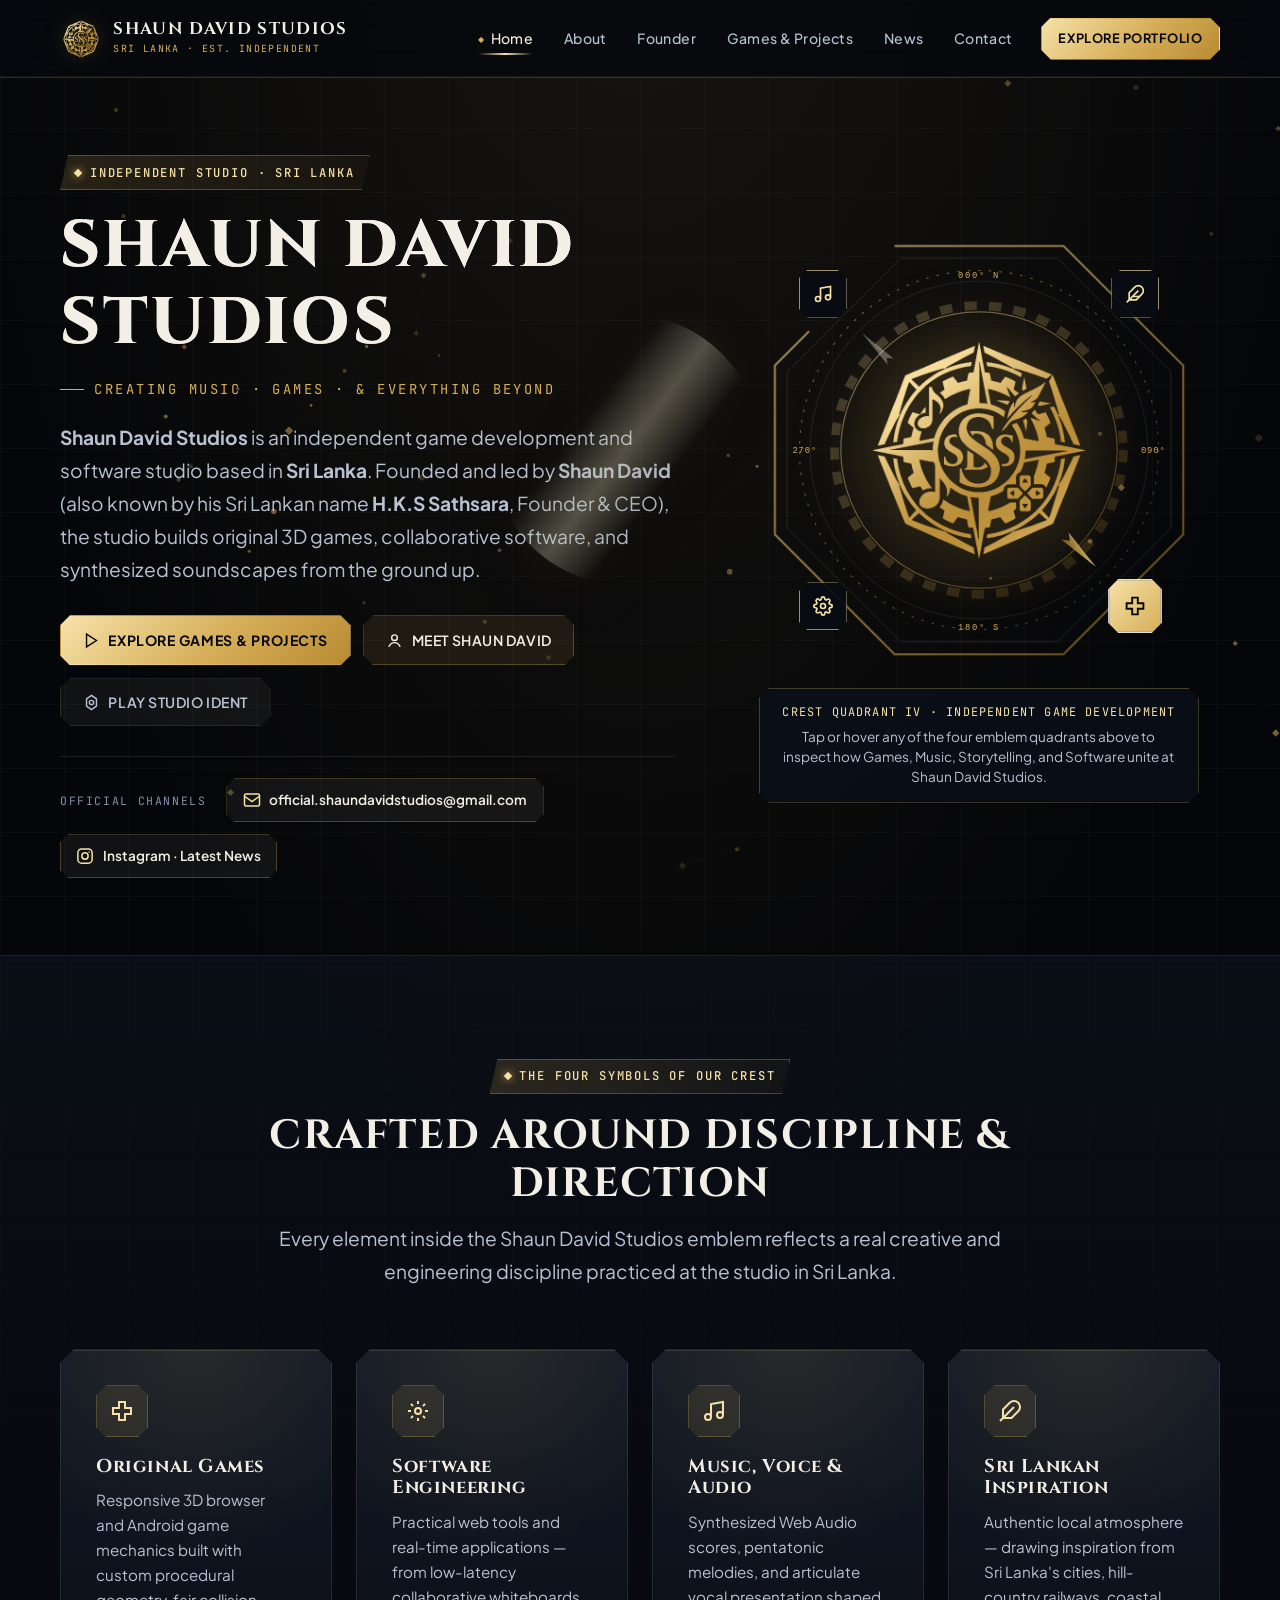
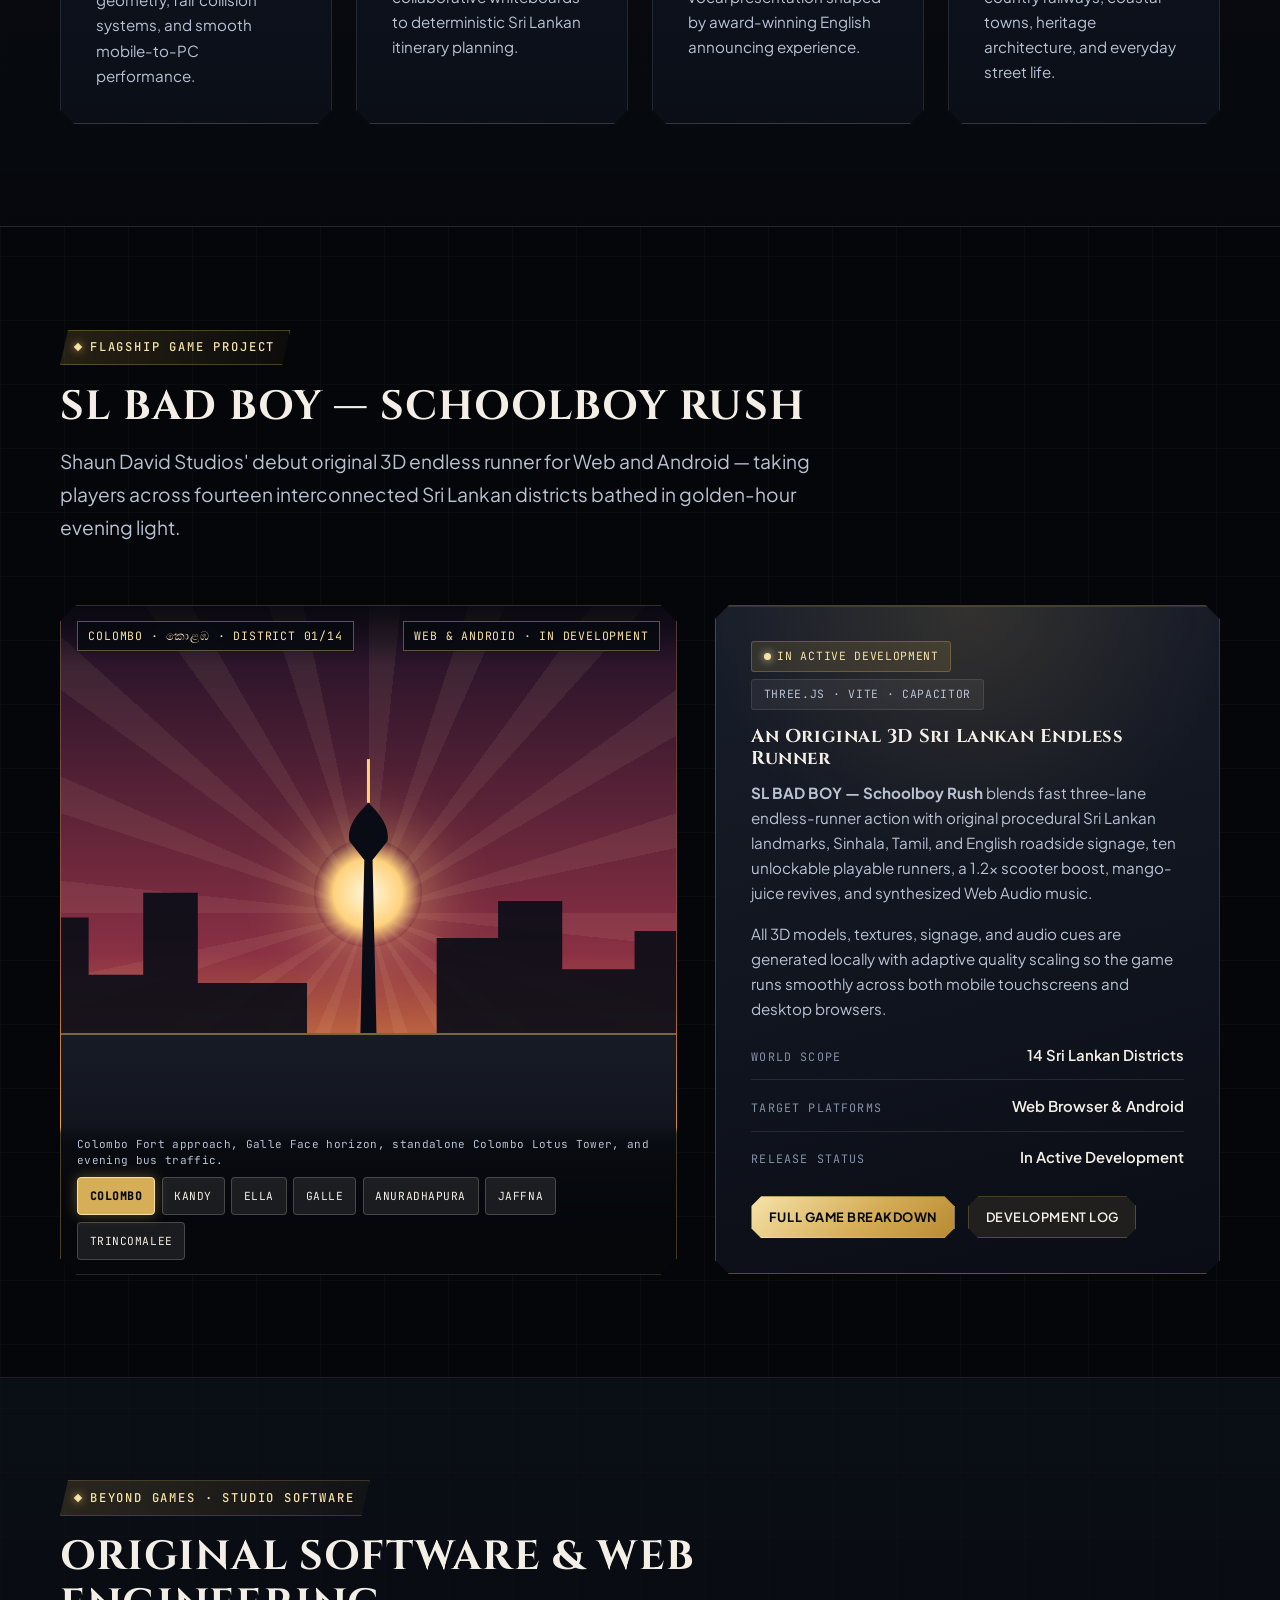
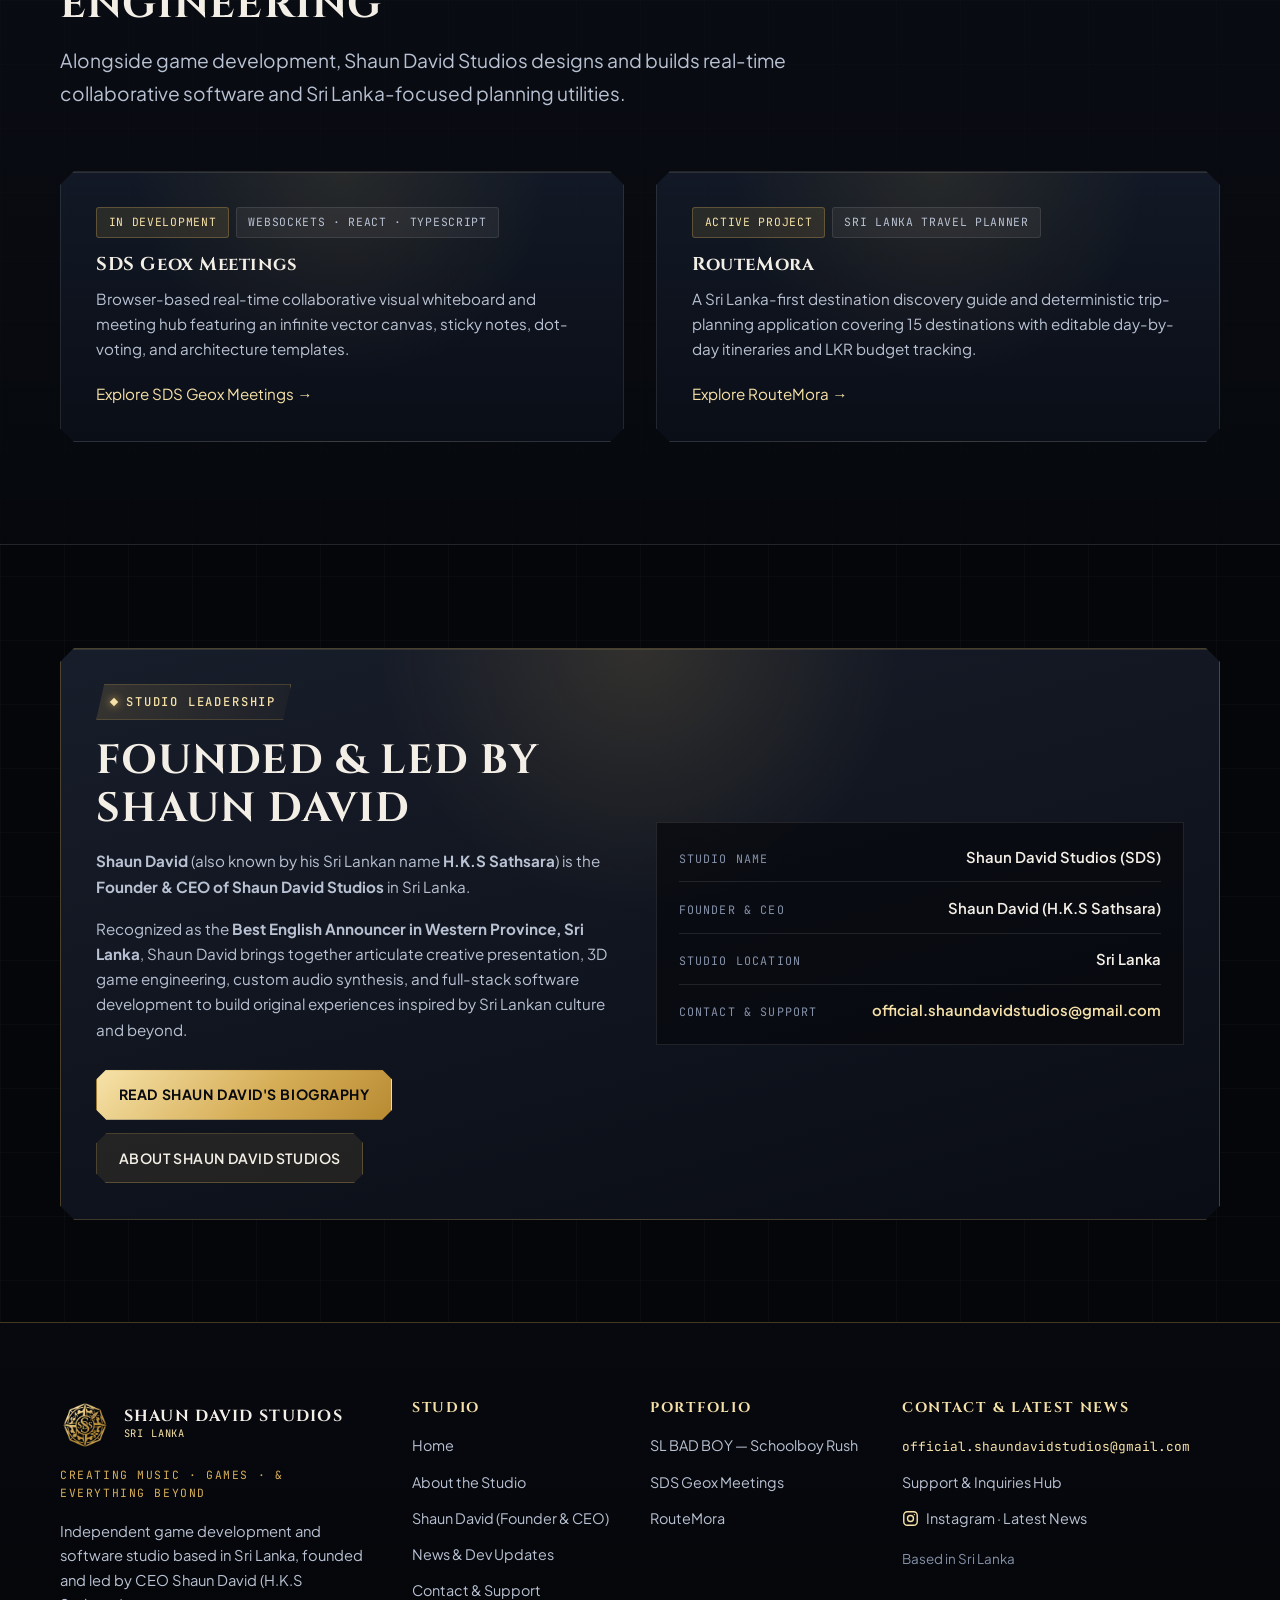
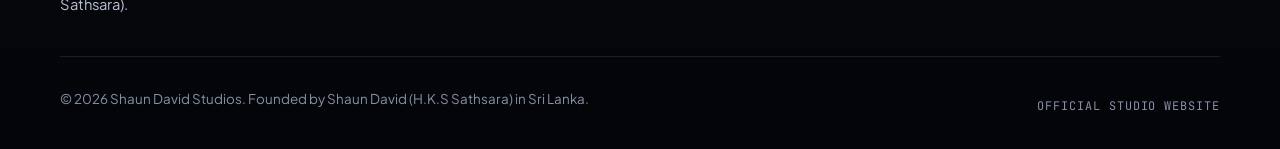
==== commit 3b022f0b: "Fix bottom SVG sizing, PC Gmail overflow, add Instagram for latest news, and add GitHub Pages workfl" ====
--- a/index.html
+++ b/index.html
@@ -24,7 +24,7 @@
   <meta name="twitter:image" content="/assets/img/og-image.png">
 
   <!-- Favicons & Web App Manifest -->
-  <link rel="icon" href="/favicon.ico" sizes="any">
+  <link rel="icon" href="favicon.ico" sizes="any">
   <link rel="icon" href="assets/img/favicon.svg" type="image/svg+xml">
   <link rel="icon" href="assets/img/favicon-32x32.png" type="image/png" sizes="32x32">
   <link rel="apple-touch-icon" href="assets/img/apple-touch-icon.png">
@@ -35,8 +35,8 @@
   <link rel="preload" href="assets/img/sds-crest-gold.png" as="image">
 
   <!-- Stylesheets -->
-  <link rel="stylesheet" href="assets/css/main.css">
-  <link rel="stylesheet" href="assets/css/animations.css">
+  <link rel="stylesheet" href="assets/css/main.css?v=3">
+  <link rel="stylesheet" href="assets/css/animations.css?v=3">
 
   <!-- Schema.org Structured Data (Organization + Founder Person + WebSite) -->
   <script type="application/ld+json">
@@ -51,6 +51,9 @@
         "slogan": "Creating Music, Games & Everything Beyond",
         "description": "Shaun David Studios is an independent game development and software studio based in Sri Lanka, founded by Shaun David (H.K.S Sathsara).",
         "email": "official.shaundavidstudios@gmail.com",
+        "sameAs": [
+          "https://www.instagram.com/shaun.david.studios/"
+        ],
         "logo": {
           "@type": "ImageObject",
           "url": "/assets/img/sds-logo-original.jpg",
@@ -184,27 +187,34 @@
 
           <div class="hero__actions">
             <a class="btn btn--primary" href="games/">
-              <svg viewBox="0 0 24 24" fill="none" stroke="currentColor" stroke-width="2" aria-hidden="true"><polygon points="5 3 19 12 5 21 5 3"/></svg>
+              <svg width="18" height="18" viewBox="0 0 24 24" fill="none" stroke="currentColor" stroke-width="2" aria-hidden="true"><polygon points="5 3 19 12 5 21 5 3"/></svg>
               <span>Explore Games &amp; Projects</span>
             </a>
             <a class="btn btn--secondary" href="shaun-david/">
-              <svg viewBox="0 0 24 24" fill="none" stroke="currentColor" stroke-width="2" aria-hidden="true"><circle cx="12" cy="8" r="4"/><path d="M4 21c1.5-4 5-6 8-6s6.5 2 8 6"/></svg>
+              <svg width="18" height="18" viewBox="0 0 24 24" fill="none" stroke="currentColor" stroke-width="2" aria-hidden="true"><circle cx="12" cy="8" r="4"/><path d="M4 21c1.5-4 5-6 8-6s6.5 2 8 6"/></svg>
               <span>Meet Shaun David</span>
             </a>
             <button class="btn btn--ghost" type="button" data-open-ident aria-haspopup="dialog" aria-controls="sds-ident-modal">
-              <svg viewBox="0 0 24 24" fill="none" stroke="currentColor" stroke-width="2" aria-hidden="true"><polygon points="12 2 19 7 19 17 12 22 5 17 5 7 12 2"/><circle cx="12" cy="12" r="3"/></svg>
+              <svg width="18" height="18" viewBox="0 0 24 24" fill="none" stroke="currentColor" stroke-width="2" aria-hidden="true"><polygon points="12 2 19 7 19 17 12 22 5 17 5 7 12 2"/><circle cx="12" cy="12" r="3"/></svg>
               <span>Play Studio Ident</span>
             </button>
           </div>
 
           <div class="hero__profiles">
-            <span class="hero__profiles-label">Contact &amp; Support</span>
+            <span class="hero__profiles-label">Official Channels</span>
             <a class="social-pill" href="mailto:official.shaundavidstudios@gmail.com">
-              <svg viewBox="0 0 24 24" fill="none" stroke="currentColor" stroke-width="2" aria-hidden="true"><rect x="2" y="4" width="20" height="16" rx="2"/><path d="m22 7-10 7L2 7"/></svg>
+              <svg width="18" height="18" viewBox="0 0 24 24" fill="none" stroke="currentColor" stroke-width="2" aria-hidden="true"><rect x="2" y="4" width="20" height="16" rx="2"/><path d="m22 7-10 7L2 7"/></svg>
               <span>official.shaundavidstudios@gmail.com</span>
             </a>
-            <div data-social-section hidden>
-              <ul class="social-links" data-social-list="pills"></ul>
+            <div data-social-section>
+              <ul class="social-links" data-social-list="pills">
+                <li>
+                  <a class="social-pill" href="https://www.instagram.com/shaun.david.studios/" target="_blank" rel="noopener noreferrer" aria-label="Follow Shaun David Studios on Instagram for latest news">
+                    <svg width="18" height="18" viewBox="0 0 24 24" fill="none" stroke="currentColor" stroke-width="2" aria-hidden="true"><rect x="2.5" y="2.5" width="19" height="19" rx="5"/><circle cx="12" cy="12" r="4.2"/><circle cx="17.5" cy="6.5" r="1" fill="currentColor" stroke="none"/></svg>
+                    <span>Instagram · Latest News</span>
+                  </a>
+                </li>
+              </ul>
             </div>
           </div>
         </div>
@@ -249,19 +259,19 @@
 
             <!-- 4 Interactive Quadrant Nodes Matching the Logo's Symbols -->
             <button class="quadrant-node quadrant-node--nw" type="button" data-quadrant="music" aria-pressed="false" aria-label="Inspect Music and Audio Synthesis quadrant">
-              <svg viewBox="0 0 24 24" fill="none" stroke="currentColor" stroke-width="2" aria-hidden="true"><path d="M9 18V5l12-2v13"/><circle cx="6" cy="18" r="3"/><circle cx="18" cy="16" r="3"/></svg>
+              <svg width="20" height="20" viewBox="0 0 24 24" fill="none" stroke="currentColor" stroke-width="2" aria-hidden="true"><path d="M9 18V5l12-2v13"/><circle cx="6" cy="18" r="3"/><circle cx="18" cy="16" r="3"/></svg>
             </button>
 
             <button class="quadrant-node quadrant-node--ne" type="button" data-quadrant="story" aria-pressed="false" aria-label="Inspect Original Worlds and Culture quadrant">
-              <svg viewBox="0 0 24 24" fill="none" stroke="currentColor" stroke-width="2" aria-hidden="true"><path d="M20.24 12.24a6 6 0 0 0-8.49-8.49L5 10.5V19h8.5z"/><line x1="16" y1="8" x2="2" y2="22"/><line x1="17.5" y1="15" x2="9" y2="15"/></svg>
+              <svg width="20" height="20" viewBox="0 0 24 24" fill="none" stroke="currentColor" stroke-width="2" aria-hidden="true"><path d="M20.24 12.24a6 6 0 0 0-8.49-8.49L5 10.5V19h8.5z"/><line x1="16" y1="8" x2="2" y2="22"/><line x1="17.5" y1="15" x2="9" y2="15"/></svg>
             </button>
 
             <button class="quadrant-node quadrant-node--sw" type="button" data-quadrant="software" aria-pressed="false" aria-label="Inspect Software Engineering quadrant">
-              <svg viewBox="0 0 24 24" fill="none" stroke="currentColor" stroke-width="2" aria-hidden="true"><circle cx="12" cy="12" r="3"/><path d="M19.4 15a1.65 1.65 0 0 0 .33 1.82l.06.06a2 2 0 1 1-2.83 2.83l-.06-.06a1.65 1.65 0 0 0-1.82-.33 1.65 1.65 0 0 0-1 1.51V21a2 2 0 1 1-4 0v-.09A1.65 1.65 0 0 0 9 19.4a1.65 1.65 0 0 0-1.82.33l-.06.06a2 2 0 1 1-2.83-2.83l.06-.06a1.65 1.65 0 0 0 .33-1.82 1.65 1.65 0 0 0-1.51-1H3a2 2 0 1 1 0-4h.09A1.65 1.65 0 0 0 4.6 9a1.65 1.65 0 0 0-.33-1.82l-.06-.06a2 2 0 1 1 2.83-2.83l.06.06a1.65 1.65 0 0 0 1.82.33H9a1.65 1.65 0 0 0 1-1.51V3a2 2 0 1 1 4 0v.09a1.65 1.65 0 0 0 1 1.51 1.65 1.65 0 0 0 1.82-.33l.06-.06a2 2 0 1 1 2.83 2.83l-.06.06a1.65 1.65 0 0 0-.33 1.82V9c.26.6.77 1.02 1.51 1H21a2 2 0 1 1 0 4h-.09a1.65 1.65 0 0 0-1.51 1z"/></svg>
+              <svg width="20" height="20" viewBox="0 0 24 24" fill="none" stroke="currentColor" stroke-width="2" aria-hidden="true"><circle cx="12" cy="12" r="3"/><path d="M19.4 15a1.65 1.65 0 0 0 .33 1.82l.06.06a2 2 0 1 1-2.83 2.83l-.06-.06a1.65 1.65 0 0 0-1.82-.33 1.65 1.65 0 0 0-1 1.51V21a2 2 0 1 1-4 0v-.09A1.65 1.65 0 0 0 9 19.4a1.65 1.65 0 0 0-1.82.33l-.06.06a2 2 0 1 1-2.83-2.83l.06-.06a1.65 1.65 0 0 0 .33-1.82 1.65 1.65 0 0 0-1.51-1H3a2 2 0 1 1 0-4h.09A1.65 1.65 0 0 0 4.6 9a1.65 1.65 0 0 0-.33-1.82l-.06-.06a2 2 0 1 1 2.83-2.83l.06.06a1.65 1.65 0 0 0 1.82.33H9a1.65 1.65 0 0 0 1-1.51V3a2 2 0 1 1 4 0v.09a1.65 1.65 0 0 0 1 1.51 1.65 1.65 0 0 0 1.82-.33l.06-.06a2 2 0 1 1 2.83 2.83l-.06.06a1.65 1.65 0 0 0-.33 1.82V9c.26.6.77 1.02 1.51 1H21a2 2 0 1 1 0 4h-.09a1.65 1.65 0 0 0-1.51 1z"/></svg>
             </button>
 
             <button class="quadrant-node quadrant-node--se is-active" type="button" data-quadrant="games" aria-pressed="true" aria-label="Inspect Independent Game Development quadrant">
-              <svg viewBox="0 0 24 24" fill="none" stroke="currentColor" stroke-width="2" aria-hidden="true"><path d="M9 3h6v6h6v6h-6v6H9v-6H3V9h6V3z"/></svg>
+              <svg width="20" height="20" viewBox="0 0 24 24" fill="none" stroke="currentColor" stroke-width="2" aria-hidden="true"><path d="M9 3h6v6h6v6h-6v6H9v-6H3V9h6V3z"/></svg>
             </button>
 
             <div class="astrolabe__crest-frame">
@@ -294,7 +304,7 @@
         <div class="grid-4">
           <article class="sds-card reveal" style="--delay: 0ms;">
             <div class="pillar-icon" aria-hidden="true">
-              <svg viewBox="0 0 24 24" fill="none" stroke="currentColor" stroke-width="2"><path d="M9 3h6v6h6v6h-6v6H9v-6H3V9h6V3z"/></svg>
+              <svg width="24" height="24" viewBox="0 0 24 24" fill="none" stroke="currentColor" stroke-width="2"><path d="M9 3h6v6h6v6h-6v6H9v-6H3V9h6V3z"/></svg>
             </div>
             <h3>Original Games</h3>
             <p>Responsive 3D browser and Android game mechanics built with custom procedural geometry, fair collision systems, and smooth mobile-to-PC performance.</p>
@@ -302,7 +312,7 @@
 
           <article class="sds-card reveal" style="--delay: 80ms;">
             <div class="pillar-icon" aria-hidden="true">
-              <svg viewBox="0 0 24 24" fill="none" stroke="currentColor" stroke-width="2"><circle cx="12" cy="12" r="3"/><path d="M12 2v3m0 14v3M2 12h3m14 0h3m-2.9-7.1-2.1 2.1M7 17l-2.1 2.1m0-14.2L7 7m10 10 2.1 2.1"/></svg>
+              <svg width="24" height="24" viewBox="0 0 24 24" fill="none" stroke="currentColor" stroke-width="2"><circle cx="12" cy="12" r="3"/><path d="M12 2v3m0 14v3M2 12h3m14 0h3m-2.9-7.1-2.1 2.1M7 17l-2.1 2.1m0-14.2L7 7m10 10 2.1 2.1"/></svg>
             </div>
             <h3>Software Engineering</h3>
             <p>Practical web tools and real-time applications — from low-latency collaborative whiteboards to deterministic Sri Lankan itinerary planning.</p>
@@ -310,7 +320,7 @@
 
           <article class="sds-card reveal" style="--delay: 160ms;">
             <div class="pillar-icon" aria-hidden="true">
-              <svg viewBox="0 0 24 24" fill="none" stroke="currentColor" stroke-width="2"><path d="M9 18V5l12-2v13"/><circle cx="6" cy="18" r="3"/><circle cx="18" cy="16" r="3"/></svg>
+              <svg width="24" height="24" viewBox="0 0 24 24" fill="none" stroke="currentColor" stroke-width="2"><path d="M9 18V5l12-2v13"/><circle cx="6" cy="18" r="3"/><circle cx="18" cy="16" r="3"/></svg>
             </div>
             <h3>Music, Voice &amp; Audio</h3>
             <p>Synthesized Web Audio scores, pentatonic melodies, and articulate vocal presentation shaped by award-winning English announcing experience.</p>
@@ -318,7 +328,7 @@
 
           <article class="sds-card reveal" style="--delay: 240ms;">
             <div class="pillar-icon" aria-hidden="true">
-              <svg viewBox="0 0 24 24" fill="none" stroke="currentColor" stroke-width="2"><path d="M20.24 12.24a6 6 0 0 0-8.49-8.49L5 10.5V19h8.5z"/><line x1="16" y1="8" x2="2" y2="22"/></svg>
+              <svg width="24" height="24" viewBox="0 0 24 24" fill="none" stroke="currentColor" stroke-width="2"><path d="M20.24 12.24a6 6 0 0 0-8.49-8.49L5 10.5V19h8.5z"/><line x1="16" y1="8" x2="2" y2="22"/></svg>
             </div>
             <h3>Sri Lankan Inspiration</h3>
             <p>Authentic local atmosphere — drawing inspiration from Sri Lanka's cities, hill-country railways, coastal towns, heritage architecture, and everyday street life.</p>
@@ -591,15 +601,22 @@
         </div>
 
         <div>
-          <h2 class="site-footer__heading">Contact &amp; Support</h2>
+          <h2 class="site-footer__heading">Contact &amp; Latest News</h2>
           <ul class="site-footer__links">
-            <li><a href="mailto:official.shaundavidstudios@gmail.com">official.shaundavidstudios@gmail.com</a></li>
+            <li><a class="site-footer__email" href="mailto:official.shaundavidstudios@gmail.com">official.shaundavidstudios@gmail.com</a></li>
             <li><a href="contact/">Support &amp; Inquiries Hub</a></li>
           </ul>
-          <div data-social-section hidden style="margin-top: 0.85rem;">
-            <ul class="site-footer__links" data-social-list="footer-links"></ul>
-          </div>
-          <p style="margin-top: 0.9rem; font-size: 0.84rem; color: var(--text-muted);">
+          <div data-social-section style="margin-top: 0.75rem;">
+            <ul class="site-footer__links" data-social-list="footer-links">
+              <li>
+                <a href="https://www.instagram.com/shaun.david.studios/" target="_blank" rel="noopener noreferrer" aria-label="Follow Shaun David Studios on Instagram for latest news">
+                  <svg width="18" height="18" viewBox="0 0 24 24" fill="none" stroke="currentColor" stroke-width="2" aria-hidden="true"><rect x="2.5" y="2.5" width="19" height="19" rx="5"/><circle cx="12" cy="12" r="4.2"/><circle cx="17.5" cy="6.5" r="1" fill="currentColor" stroke="none"/></svg>
+                  <span>Instagram · Latest News</span>
+                </a>
+              </li>
+            </ul>
+          </div>
+          <p style="margin-top: 0.85rem; font-size: 0.84rem; color: var(--text-muted);">
             Based in Sri Lanka
           </p>
         </div>
@@ -612,26 +629,26 @@
     </div>
   </footer>
 
-  <!-- Mobile One-Thumb Quick Navigation Dock -->
+  <!-- Mobile One-Thumb Quick Navigation Dock (Hidden on Desktop, Shown <= 768px) -->
   <nav class="mobile-dock" aria-label="Mobile quick navigation">
     <a class="mobile-dock__link" href="./" aria-current="page">
-      <svg viewBox="0 0 24 24" fill="none" stroke="currentColor" stroke-width="2" aria-hidden="true"><path d="m3 9 9-7 9 7v11a2 2 0 0 1-2 2H5a2 2 0 0 1-2-2z"/></svg>
+      <svg width="19" height="19" viewBox="0 0 24 24" fill="none" stroke="currentColor" stroke-width="2" aria-hidden="true"><path d="m3 9 9-7 9 7v11a2 2 0 0 1-2 2H5a2 2 0 0 1-2-2z"/></svg>
       <span>Home</span>
     </a>
     <a class="mobile-dock__link" href="games/">
-      <svg viewBox="0 0 24 24" fill="none" stroke="currentColor" stroke-width="2" aria-hidden="true"><path d="M9 3h6v6h6v6h-6v6H9v-6H3V9h6V3z"/></svg>
+      <svg width="19" height="19" viewBox="0 0 24 24" fill="none" stroke="currentColor" stroke-width="2" aria-hidden="true"><path d="M9 3h6v6h6v6h-6v6H9v-6H3V9h6V3z"/></svg>
       <span>Games</span>
     </a>
     <a class="mobile-dock__link" href="shaun-david/">
-      <svg viewBox="0 0 24 24" fill="none" stroke="currentColor" stroke-width="2" aria-hidden="true"><circle cx="12" cy="8" r="4"/><path d="M4 21c1.5-4 5-6 8-6s6.5 2 8 6"/></svg>
+      <svg width="19" height="19" viewBox="0 0 24 24" fill="none" stroke="currentColor" stroke-width="2" aria-hidden="true"><circle cx="12" cy="8" r="4"/><path d="M4 21c1.5-4 5-6 8-6s6.5 2 8 6"/></svg>
       <span>Founder</span>
     </a>
     <a class="mobile-dock__link" href="about/">
-      <svg viewBox="0 0 24 24" fill="none" stroke="currentColor" stroke-width="2" aria-hidden="true"><polygon points="12 2 19 7 19 17 12 22 5 17 5 7 12 2"/><circle cx="12" cy="12" r="3"/></svg>
+      <svg width="19" height="19" viewBox="0 0 24 24" fill="none" stroke="currentColor" stroke-width="2" aria-hidden="true"><polygon points="12 2 19 7 19 17 12 22 5 17 5 7 12 2"/><circle cx="12" cy="12" r="3"/></svg>
       <span>About</span>
     </a>
     <a class="mobile-dock__link" href="contact/">
-      <svg viewBox="0 0 24 24" fill="none" stroke="currentColor" stroke-width="2" aria-hidden="true"><rect x="2" y="4" width="20" height="16" rx="2"/><path d="m22 7-10 7L2 7"/></svg>
+      <svg width="19" height="19" viewBox="0 0 24 24" fill="none" stroke="currentColor" stroke-width="2" aria-hidden="true"><rect x="2" y="4" width="20" height="16" rx="2"/><path d="m22 7-10 7L2 7"/></svg>
       <span>Contact</span>
     </a>
   </nav>
@@ -651,8 +668,8 @@
   </div>
 
   <!-- Scripts -->
-  <script src="assets/js/site-config.js"></script>
-  <script src="assets/js/main.js"></script>
-  <script src="assets/js/animations.js"></script>
+  <script src="assets/js/site-config.js?v=3"></script>
+  <script src="assets/js/main.js?v=3"></script>
+  <script src="assets/js/animations.js?v=3"></script>
 </body>
 </html>
--- a/assets/css/main.css
+++ b/assets/css/main.css
@@ -553,7 +553,14 @@
 
 /* Mobile Floating Bottom Quick-Nav Dock (Hidden on Desktop, Shown on Phones) */
 .mobile-dock {
-  display: none;
+  display: none !important;
+}
+
+.mobile-dock svg,
+.mobile-dock__link svg {
+  width: 19px;
+  height: 19px;
+  flex-shrink: 0;
 }
 
 /* 7. Chamfered Buttons Matching the Octagonal Crest */
@@ -649,6 +656,8 @@
   --rx: 0deg;
   --ry: 0deg;
   position: relative;
+  min-width: 0;
+  max-width: 100%;
   background:
     radial-gradient(460px circle at var(--mx) var(--my), rgba(214, 174, 88, 0.11), transparent 45%),
     linear-gradient(180deg, rgba(20, 27, 41, 0.88) 0%, rgba(11, 15, 24, 0.94) 100%);
@@ -810,15 +819,25 @@
 .spec-ledger {
   display: grid;
   gap: 0.85rem;
+  min-width: 0;
+  max-width: 100%;
 }
 
 .spec-row {
   display: flex;
+  flex-wrap: wrap;
   justify-content: space-between;
   align-items: baseline;
-  gap: 1rem;
+  gap: 0.35rem 1rem;
+  min-width: 0;
   padding-bottom: 0.75rem;
   border-bottom: 1px solid var(--ivory-border);
+}
+
+.spec-row--stack {
+  flex-direction: column;
+  align-items: flex-start;
+  gap: 0.32rem;
 }
 
 .spec-row:last-child {
@@ -840,7 +859,16 @@
   font-weight: 600;
   color: var(--text-primary);
   text-align: right;
+  min-width: 0;
+  max-width: 100%;
   overflow-wrap: anywhere;
+  word-break: break-word;
+}
+
+.spec-row--stack .spec-value {
+  text-align: left;
+  font-family: var(--font-mono);
+  font-size: 0.84rem;
 }
 
 /* Tech Tag Chips */
@@ -876,7 +904,9 @@
   gap: 0.55rem;
   padding: 0.55rem 0.95rem;
   min-height: 44px;
-  font-size: 0.86rem;
+  min-width: 0;
+  max-width: 100%;
+  font-size: 0.85rem;
   font-weight: 600;
   color: var(--text-primary);
   background: rgba(244, 239, 230, 0.05);
@@ -884,6 +914,12 @@
   clip-path: polygon(8px 0, calc(100% - 8px) 0, 100% 8px, 100% calc(100% - 8px), calc(100% - 8px) 100%, 8px 100%, 0 calc(100% - 8px), 0 8px);
 }
 
+.social-pill span {
+  min-width: 0;
+  overflow-wrap: anywhere;
+  word-break: break-word;
+}
+
 .social-pill:hover {
   background: rgba(214, 174, 88, 0.18);
   border-color: var(--gold-bright);
@@ -891,9 +927,38 @@
 }
 
 .social-pill svg {
-  width: 17px;
-  height: 17px;
+  width: 18px;
+  height: 18px;
+  flex-shrink: 0;
   color: var(--gold-bright);
+}
+
+/* Official Instagram Latest News Banner / Card */
+.insta-news-box {
+  margin-top: 1.25rem;
+  padding: clamp(1.1rem, 2.6vw, 1.4rem);
+  min-width: 0;
+  max-width: 100%;
+  background:
+    radial-gradient(circle at 92% 15%, rgba(225, 48, 108, 0.14), transparent 55%),
+    linear-gradient(145deg, rgba(214, 174, 88, 0.10) 0%, rgba(8, 11, 18, 0.88) 100%);
+  border: 1px solid var(--gold-border-strong);
+  clip-path: polygon(10px 0, calc(100% - 10px) 0, 100% 10px, 100% calc(100% - 10px), calc(100% - 10px) 100%, 10px 100%, 0 calc(100% - 10px), 0 10px);
+}
+
+.insta-news-bar {
+  display: flex;
+  flex-wrap: wrap;
+  align-items: center;
+  justify-content: space-between;
+  gap: 1rem 1.5rem;
+  margin-bottom: 1.85rem;
+  padding: 1.1rem 1.35rem;
+  background:
+    radial-gradient(circle at 88% 50%, rgba(225, 48, 108, 0.13), transparent 52%),
+    linear-gradient(135deg, rgba(214, 174, 88, 0.12) 0%, rgba(10, 14, 22, 0.92) 100%);
+  border: 1px solid var(--gold-border-strong);
+  clip-path: polygon(10px 0, calc(100% - 10px) 0, 100% 10px, 100% calc(100% - 10px), calc(100% - 10px) 100%, 10px 100%, 0 calc(100% - 10px), 0 10px);
 }
 
 /* Filter Bar (Games & News Pages) */
@@ -980,14 +1045,17 @@
 /* Contact Hub */
 .contact-layout {
   display: grid;
-  grid-template-columns: 1.15fr 0.85fr;
+  grid-template-columns: minmax(0, 1.15fr) minmax(0, 0.85fr);
   gap: clamp(1.35rem, 3vw, 2.5rem);
   align-items: start;
 }
 
 .contact-email-box {
   margin-top: 1.35rem;
-  padding: clamp(1.15rem, 3vw, 1.5rem);
+  padding: clamp(1.1rem, 2.8vw, 1.5rem);
+  min-width: 0;
+  max-width: 100%;
+  overflow: hidden;
   background: rgba(6, 8, 13, 0.78);
   border: 1px solid var(--gold-border);
   clip-path: polygon(10px 0, calc(100% - 10px) 0, 100% 10px, 100% calc(100% - 10px), calc(100% - 10px) 100%, 10px 100%, 0 calc(100% - 10px), 0 10px);
@@ -995,11 +1063,18 @@
 
 .contact-email-address {
   font-family: var(--font-mono);
-  font-size: clamp(0.8rem, 3.4vw, 1.14rem);
+  font-size: clamp(0.75rem, 1.18vw, 0.96rem);
+  line-height: 1.5;
   color: var(--gold-bright);
+  display: inline-block;
+  max-width: 100%;
+  padding: 0.5rem 0.8rem;
+  background: rgba(214, 174, 88, 0.08);
+  border: 1px solid rgba(214, 174, 88, 0.26);
+  border-radius: 4px;
   overflow-wrap: anywhere;
-  margin-bottom: 1.1rem;
-  display: block;
+  word-break: break-word;
+  margin-bottom: 1.15rem;
 }
 
 /* 11. Polished Studio Footer */
@@ -1013,10 +1088,14 @@
 
 .site-footer__grid {
   display: grid;
-  grid-template-columns: 1.5fr 1fr 1fr 1.15fr;
-  gap: clamp(1.6rem, 3.5vw, 3rem);
+  grid-template-columns: minmax(0, 1.38fr) minmax(0, 0.88fr) minmax(0, 0.94fr) minmax(0, 1.4fr);
+  gap: clamp(1.5rem, 3vw, 2.6rem);
   padding-bottom: 2.5rem;
   border-bottom: 1px solid var(--ivory-border);
+}
+
+.site-footer__grid > * {
+  min-width: 0;
 }
 
 .site-footer__brand {
@@ -1063,15 +1142,43 @@
   list-style: none;
   display: grid;
   gap: 0.62rem;
+  min-width: 0;
+}
+
+.site-footer__links li {
+  min-width: 0;
+  max-width: 100%;
 }
 
 .site-footer__links a {
   color: var(--text-secondary);
-  font-size: 0.92rem;
+  font-size: 0.9rem;
   display: inline-flex;
   align-items: center;
-  gap: 0.4rem;
+  gap: 0.45rem;
+  min-width: 0;
+  max-width: 100%;
   overflow-wrap: anywhere;
+  word-break: break-word;
+}
+
+.site-footer__links a span {
+  min-width: 0;
+  overflow-wrap: anywhere;
+  word-break: break-word;
+}
+
+.site-footer__links svg {
+  width: 17px;
+  height: 17px;
+  flex-shrink: 0;
+  color: var(--gold-bright);
+}
+
+.site-footer__email {
+  font-family: var(--font-mono);
+  font-size: 0.8rem !important;
+  color: var(--gold-bright) !important;
 }
 
 .site-footer__links a:hover {
@@ -1102,7 +1209,7 @@
     grid-template-columns: repeat(2, minmax(0, 1fr));
   }
   .contact-layout {
-    grid-template-columns: 1fr;
+    grid-template-columns: minmax(0, 1fr);
   }
 }
 
@@ -1211,7 +1318,7 @@
   }
 
   .mobile-dock {
-    display: grid;
+    display: grid !important;
     grid-template-columns: repeat(5, minmax(0, 1fr));
     position: fixed;
     left: 0;
--- a/assets/css/animations.css
+++ b/assets/css/animations.css
@@ -48,9 +48,13 @@
 
 .hero__grid {
   display: grid;
-  grid-template-columns: 1.12fr 0.88fr;
+  grid-template-columns: minmax(0, 1.12fr) minmax(0, 0.88fr);
   gap: clamp(2rem, 5vw, 4rem);
   align-items: center;
+}
+
+.hero__grid > * {
+  min-width: 0;
 }
 
 .hero__motto {
@@ -273,9 +277,13 @@
 /* 4. Featured Game: SL BAD BOY Golden-Hour 3D Showcase Stage */
 .featured-game-shell {
   display: grid;
-  grid-template-columns: 1.1fr 0.9fr;
+  grid-template-columns: minmax(0, 1.1fr) minmax(0, 0.9fr);
   gap: clamp(1.35rem, 3vw, 2.5rem);
   align-items: stretch;
+}
+
+.featured-game-shell > * {
+  min-width: 0;
 }
 
 .runner-stage {
@@ -549,9 +557,13 @@
 /* 6. Crest Symbolism Anatomy Grid (About Page) */
 .crest-anatomy {
   display: grid;
-  grid-template-columns: 0.9fr 1.1fr;
+  grid-template-columns: minmax(0, 0.9fr) minmax(0, 1.1fr);
   gap: clamp(1.6rem, 4vw, 3rem);
   align-items: center;
+}
+
+.crest-anatomy > * {
+  min-width: 0;
 }
 
 .crest-showcase-panel {
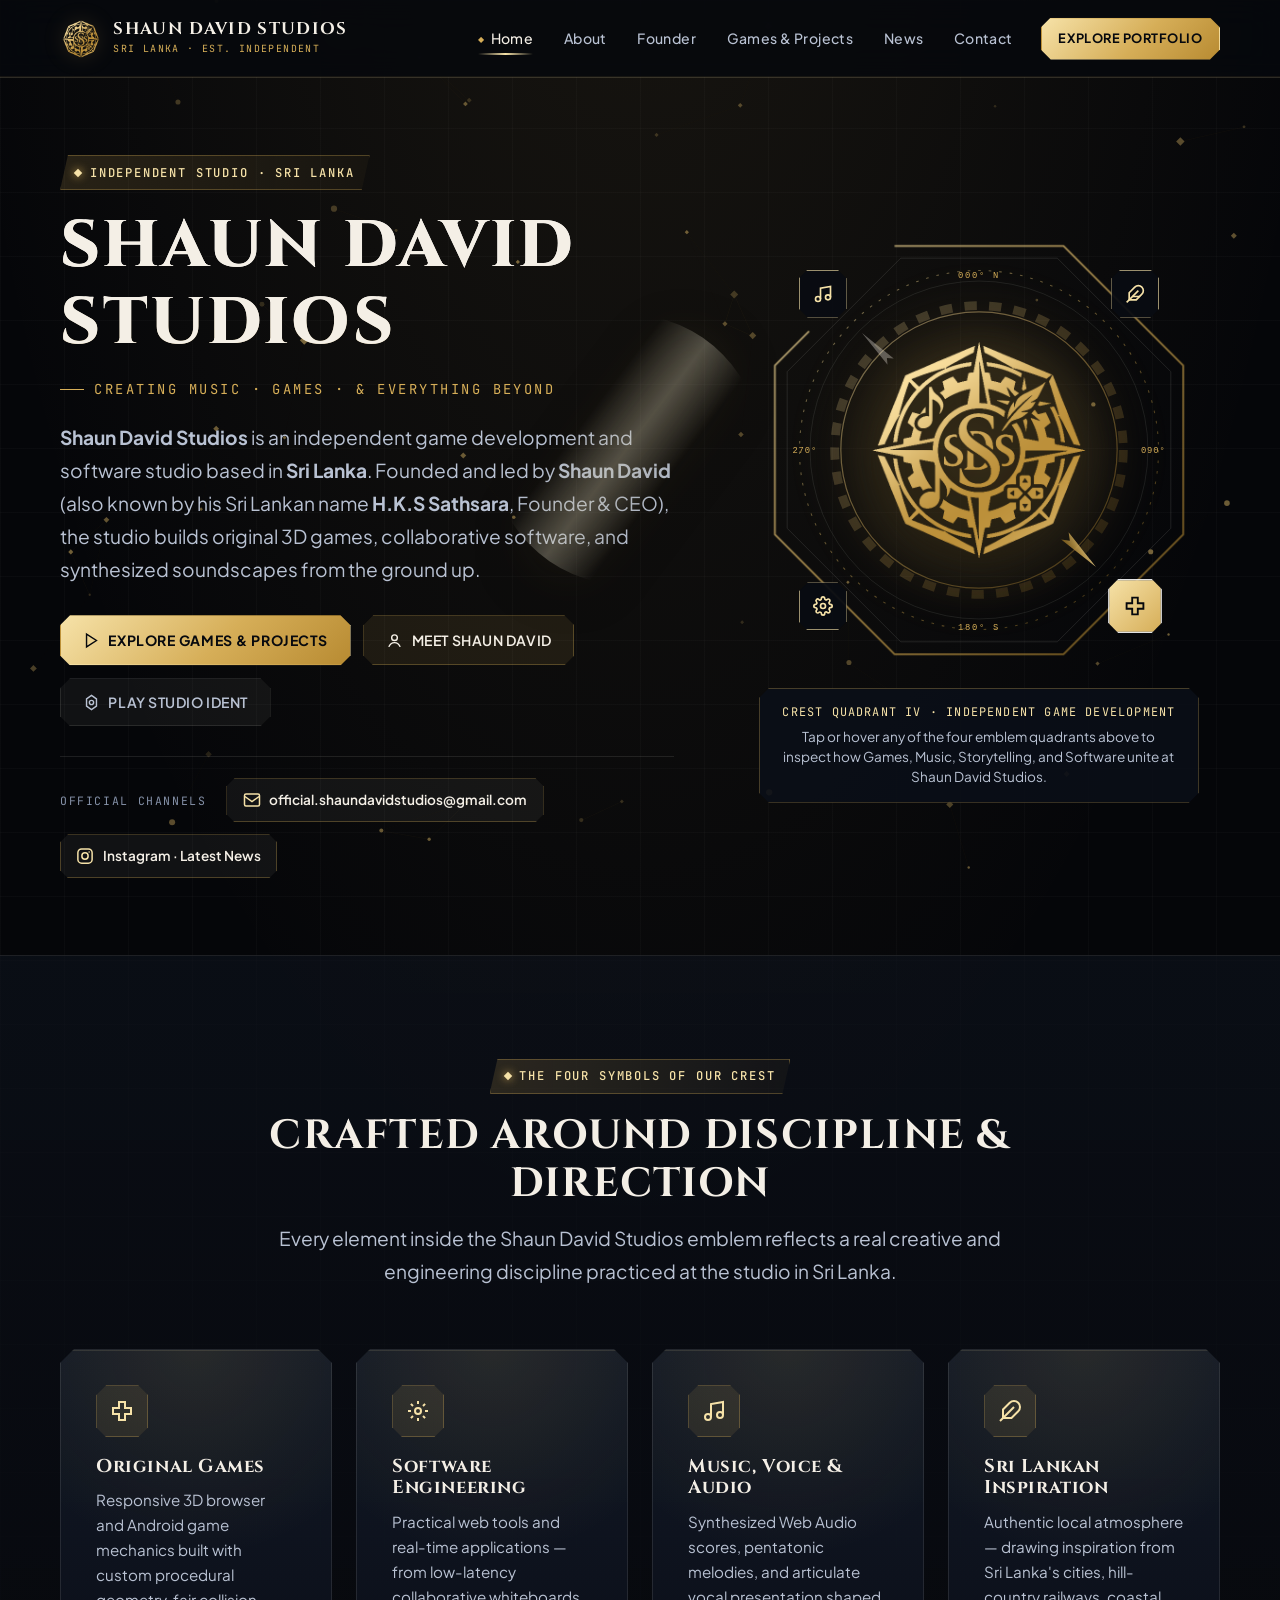
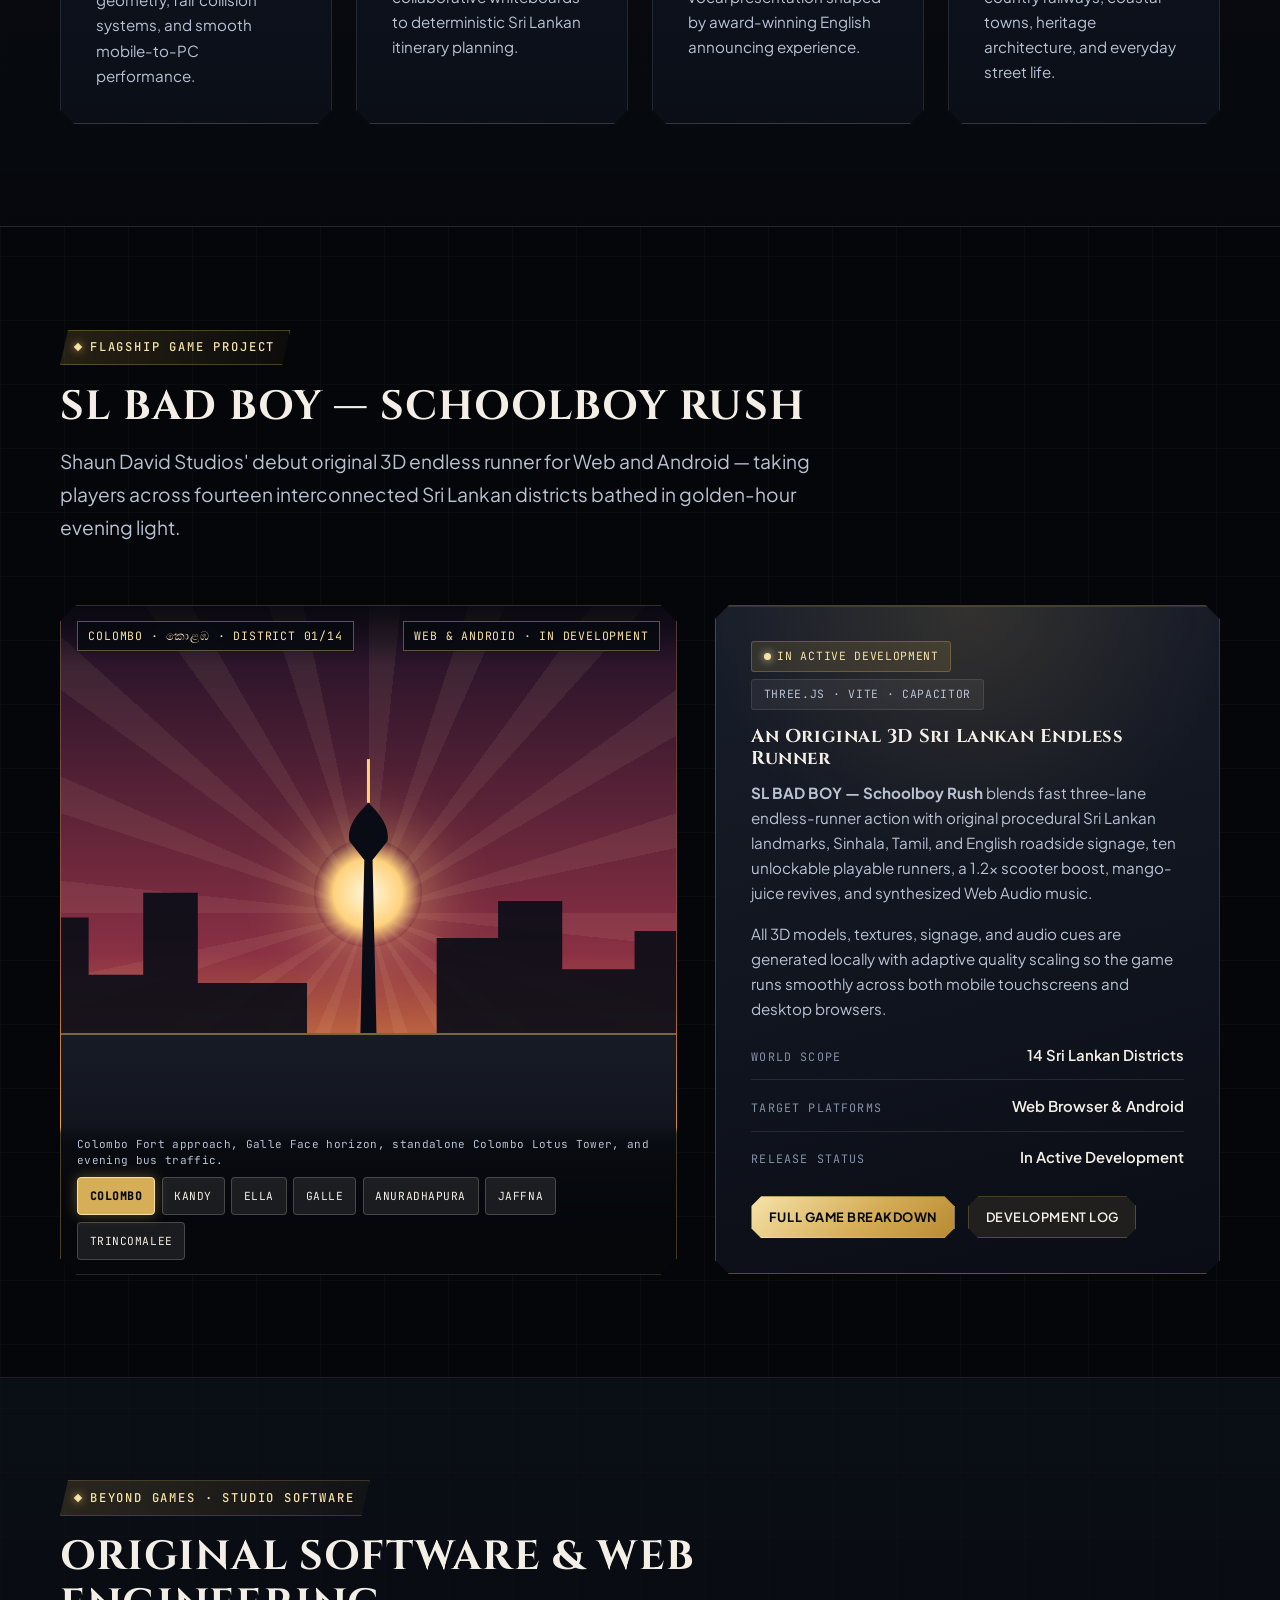
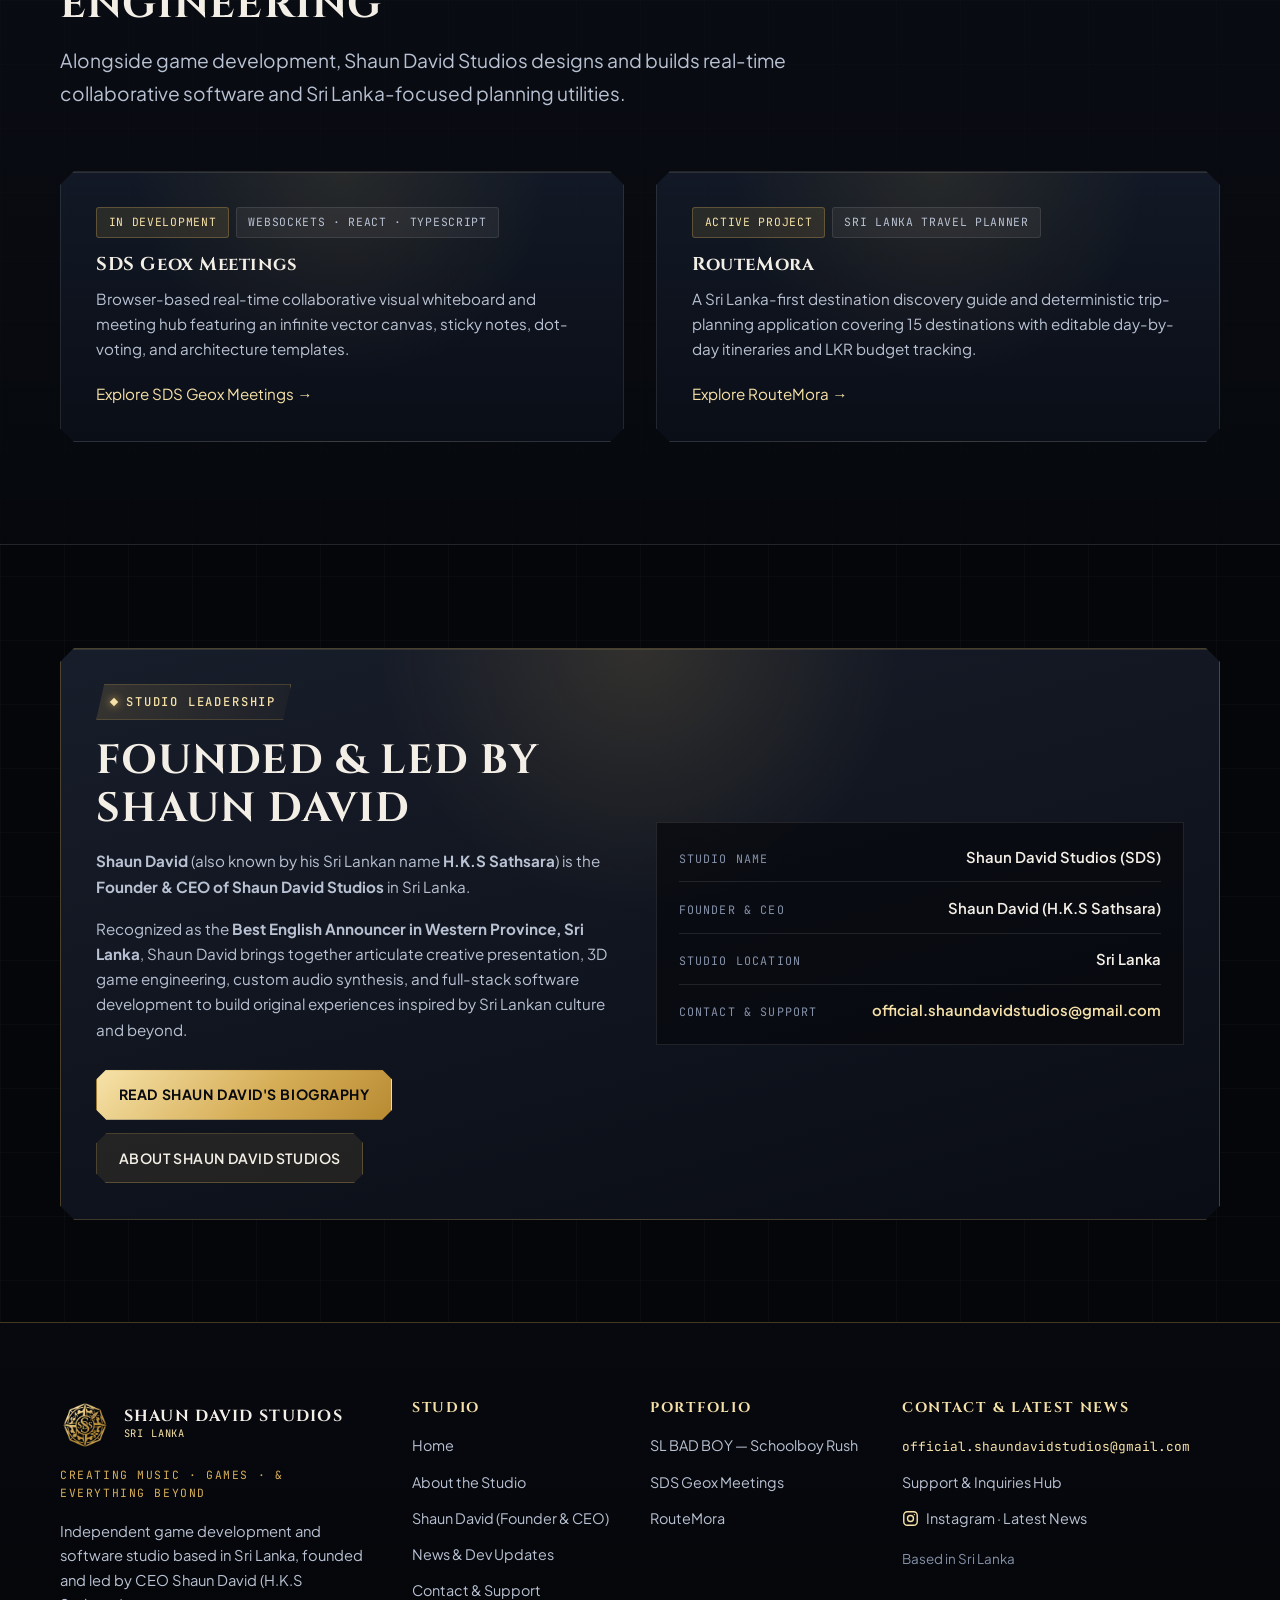
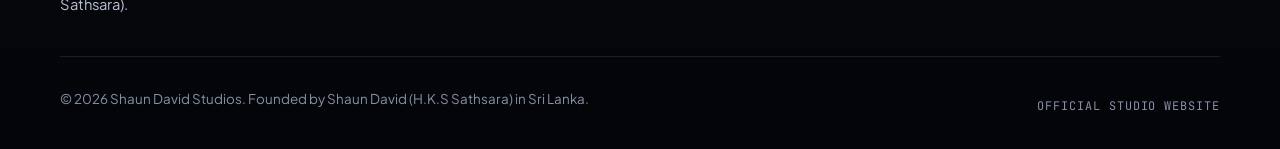
==== commit 307db123: "Add hidden Google Search Console verification file and configure shaundavidstudios.pages.dev sitemap" ====
--- a/index.html
+++ b/index.html
@@ -6,22 +6,24 @@
   <title>Shaun David Studios — Independent Game &amp; Software Studio in Sri Lanka</title>
   <meta name="description" content="Official website of Shaun David Studios, an independent game development and software studio in Sri Lanka founded and led by CEO Shaun David (H.K.S Sathsara).">
   <meta name="robots" content="index, follow">
+  <link rel="canonical" href="https://shaundavidstudios.pages.dev/">
   <meta name="theme-color" content="#050609">
   <meta name="author" content="Shaun David (H.K.S Sathsara)">
 
   <!-- Open Graph / Link Preview Metadata -->
   <meta property="og:site_name" content="Shaun David Studios">
   <meta property="og:type" content="website">
+  <meta property="og:url" content="https://shaundavidstudios.pages.dev/">
   <meta property="og:title" content="Shaun David Studios — Independent Game &amp; Software Studio in Sri Lanka">
   <meta property="og:description" content="Independent game development and software projects forged in Sri Lanka by Founder &amp; CEO Shaun David (H.K.S Sathsara). Creating Music, Games &amp; Everything Beyond.">
-  <meta property="og:image" content="/assets/img/og-image.png">
+  <meta property="og:image" content="https://shaundavidstudios.pages.dev/assets/img/og-image.png">
   <meta property="og:image:alt" content="Shaun David Studios octagonal compass and clockwork crest with motto Creating Music, Games &amp; Everything Beyond">
   <meta property="og:image:width" content="1200">
   <meta property="og:image:height" content="630">
   <meta name="twitter:card" content="summary_large_image">
   <meta name="twitter:title" content="Shaun David Studios — Independent Game &amp; Software Studio in Sri Lanka">
   <meta name="twitter:description" content="Independent game development and software projects forged in Sri Lanka by Founder &amp; CEO Shaun David (H.K.S Sathsara).">
-  <meta name="twitter:image" content="/assets/img/og-image.png">
+  <meta name="twitter:image" content="https://shaundavidstudios.pages.dev/assets/img/og-image.png">
 
   <!-- Favicons & Web App Manifest -->
   <link rel="icon" href="favicon.ico" sizes="any">
@@ -56,11 +58,11 @@
         ],
         "logo": {
           "@type": "ImageObject",
-          "url": "/assets/img/sds-logo-original.jpg",
+          "url": "https://shaundavidstudios.pages.dev/assets/img/sds-logo-original.jpg",
           "width": 905,
           "height": 768
         },
-        "image": "/assets/img/og-image.png",
+        "image": "https://shaundavidstudios.pages.dev/assets/img/og-image.png",
         "address": {
           "@type": "PostalAddress",
           "addressCountry": "LK"
@@ -84,7 +86,8 @@
         },
         "founder": {
           "@id": "#shaun-david"
-        }
+        },
+        "url": "https://shaundavidstudios.pages.dev/"
       },
       {
         "@type": "Person",
@@ -110,7 +113,8 @@
           "English Announcing and Public Speaking",
           "3D Browser and Mobile Games",
           "Web Audio Synthesis"
-        ]
+        ],
+        "url": "https://shaundavidstudios.pages.dev/shaun-david/"
       },
       {
         "@type": "WebSite",
@@ -119,7 +123,8 @@
         "publisher": {
           "@id": "#organization"
         },
-        "inLanguage": "en"
+        "inLanguage": "en",
+        "url": "https://shaundavidstudios.pages.dev/"
       }
     ]
   }
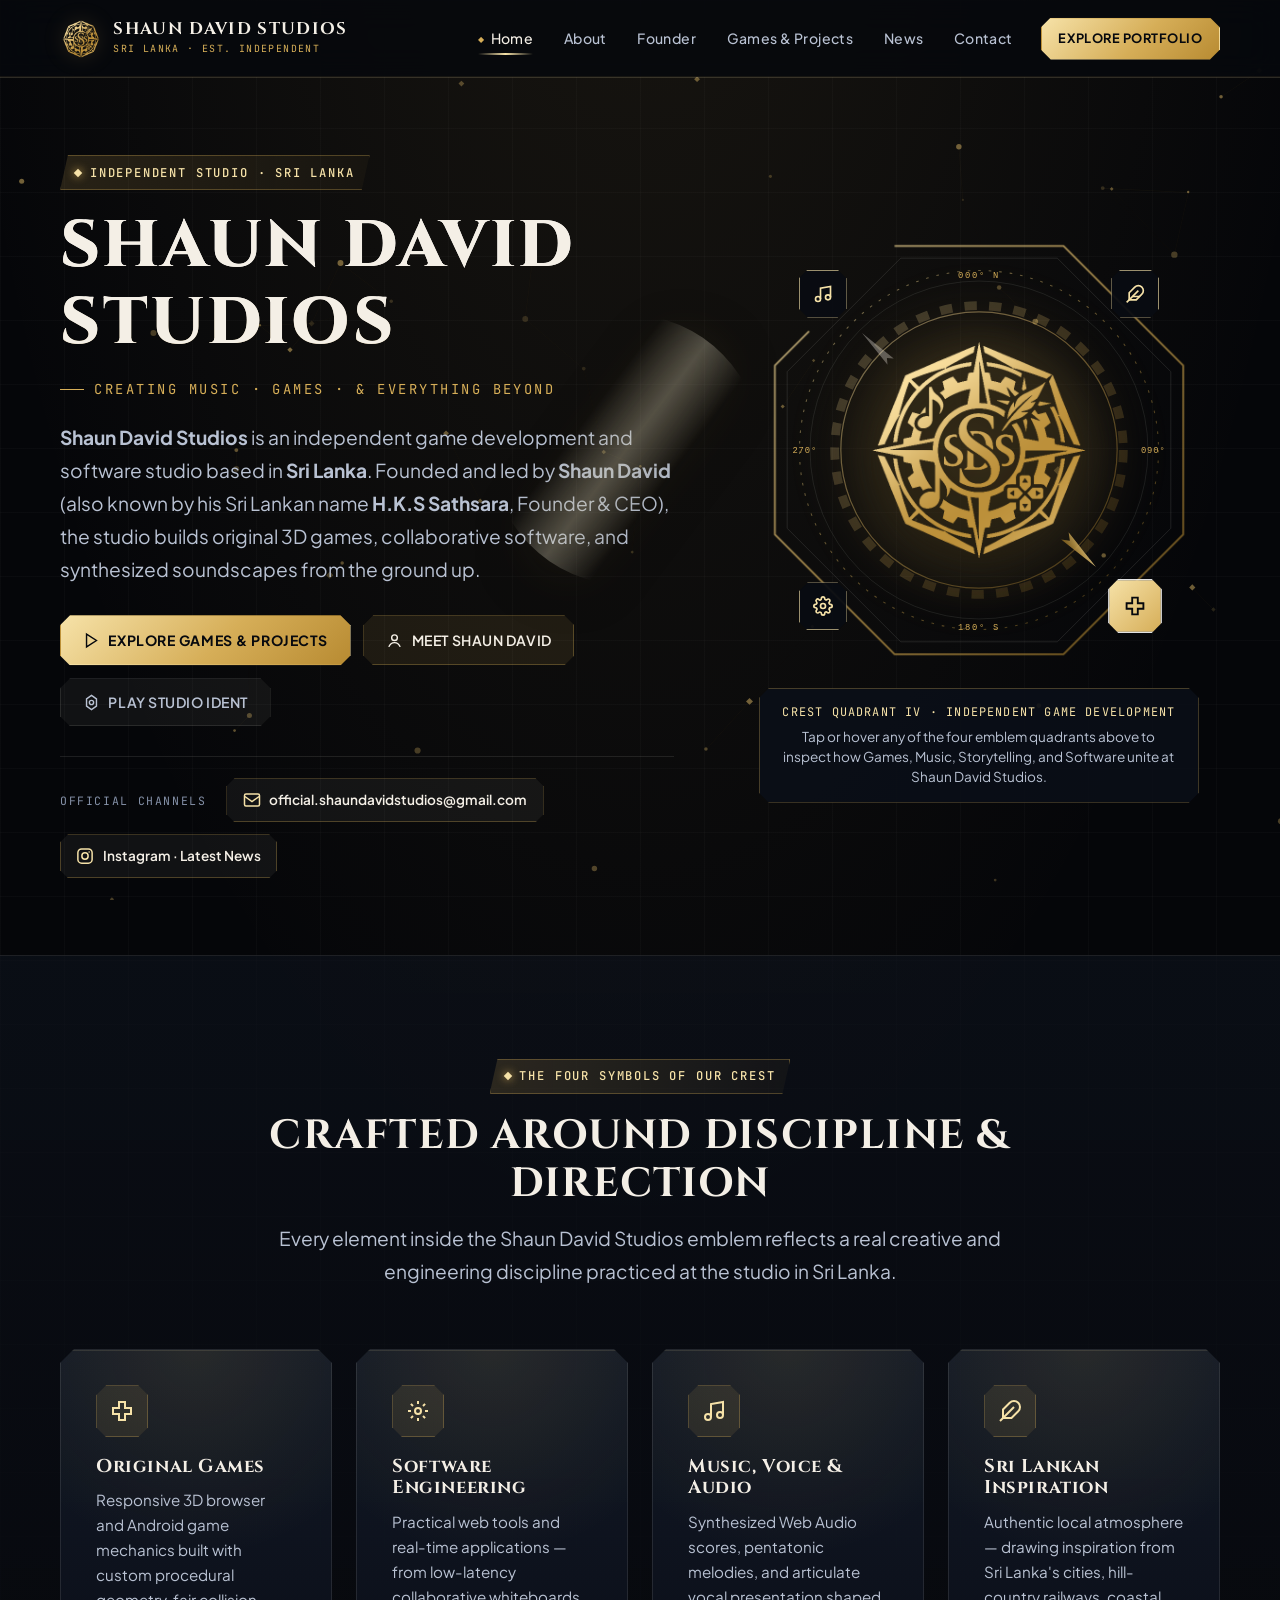
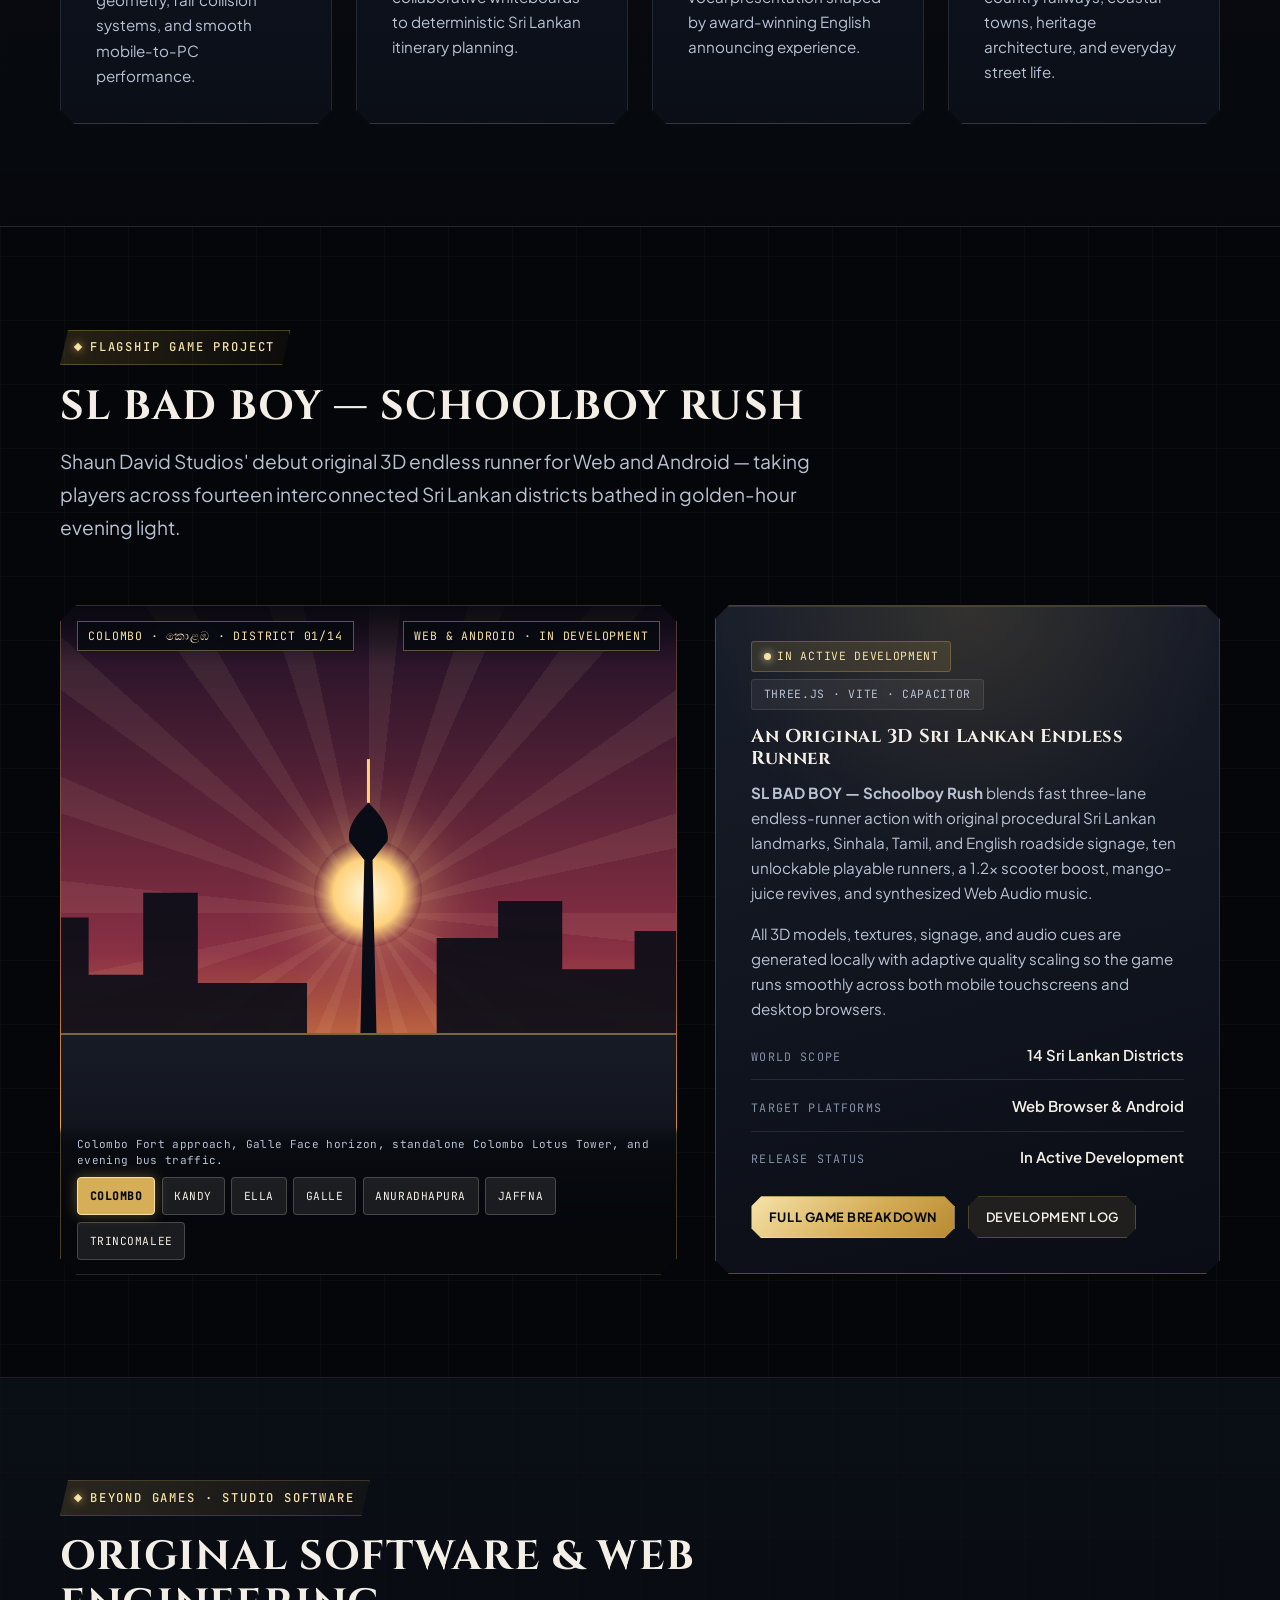
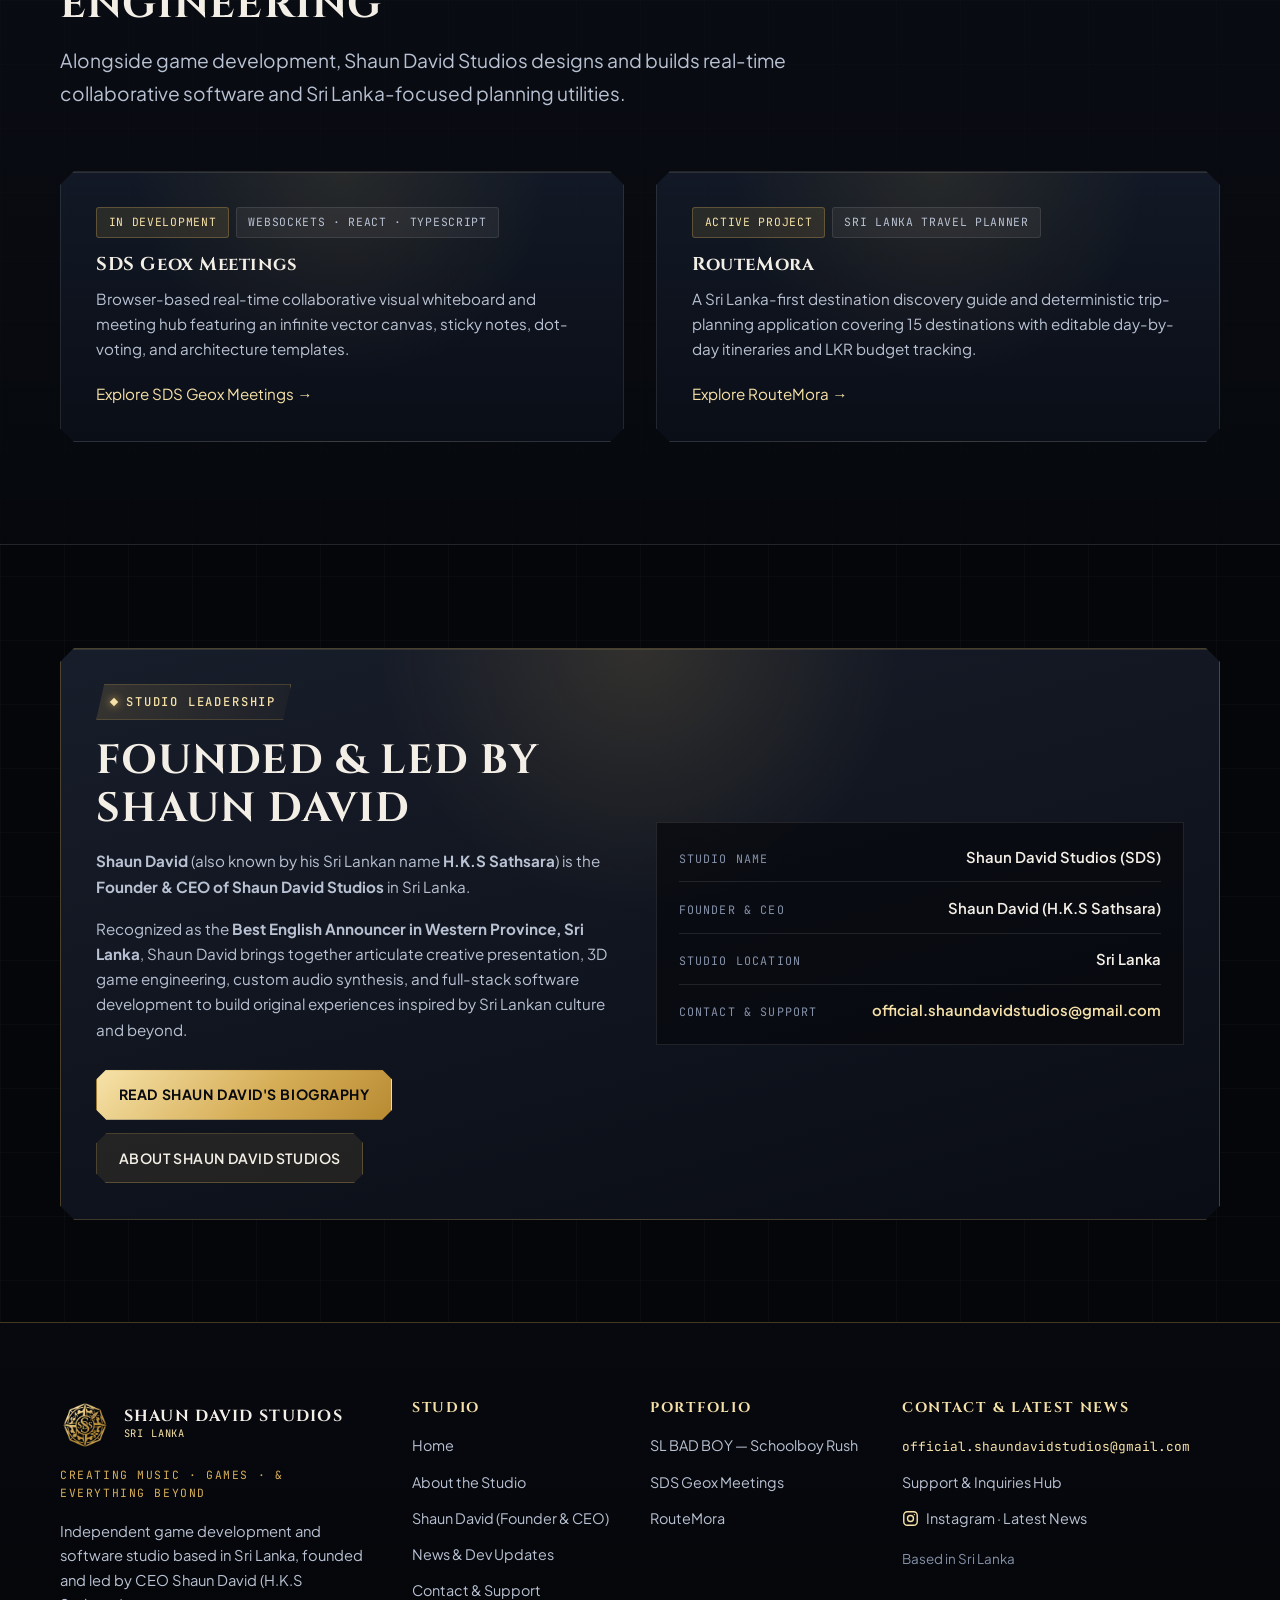
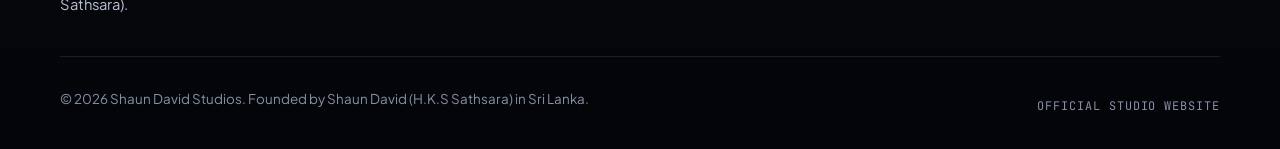
==== commit f58169fc: "feat(seo): add Google Search 192x192 & 48x48 official logo favicons Co-authored-by: arena-agent <297" ====
--- a/index.html
+++ b/index.html
@@ -26,11 +26,12 @@
   <meta name="twitter:image" content="https://shaundavidstudios.pages.dev/assets/img/og-image.png">
 
   <!-- Favicons & Web App Manifest -->
-  <link rel="icon" href="favicon.ico" sizes="any">
-  <link rel="icon" href="assets/img/favicon.svg" type="image/svg+xml">
-  <link rel="icon" href="assets/img/favicon-32x32.png" type="image/png" sizes="32x32">
-  <link rel="apple-touch-icon" href="assets/img/apple-touch-icon.png">
-  <link rel="manifest" href="site.webmanifest">
+  <link rel="icon" type="image/png" sizes="192x192" href="/favicon.png">
+  <link rel="icon" type="image/png" sizes="48x48" href="/favicon-48x48.png">
+  <link rel="icon" type="image/png" sizes="32x32" href="/assets/img/favicon-32x32.png">
+  <link rel="icon" href="/favicon.ico" sizes="any">
+  <link rel="apple-touch-icon" sizes="180x180" href="/assets/img/apple-touch-icon.png">
+  <link rel="manifest" href="/site.webmanifest">
 
   <!-- Preload Critical Display Font & Hero Emblem -->
   <link rel="preload" href="assets/fonts/cinzel-latin-700-normal.woff2" as="font" type="font/woff2" crossorigin>
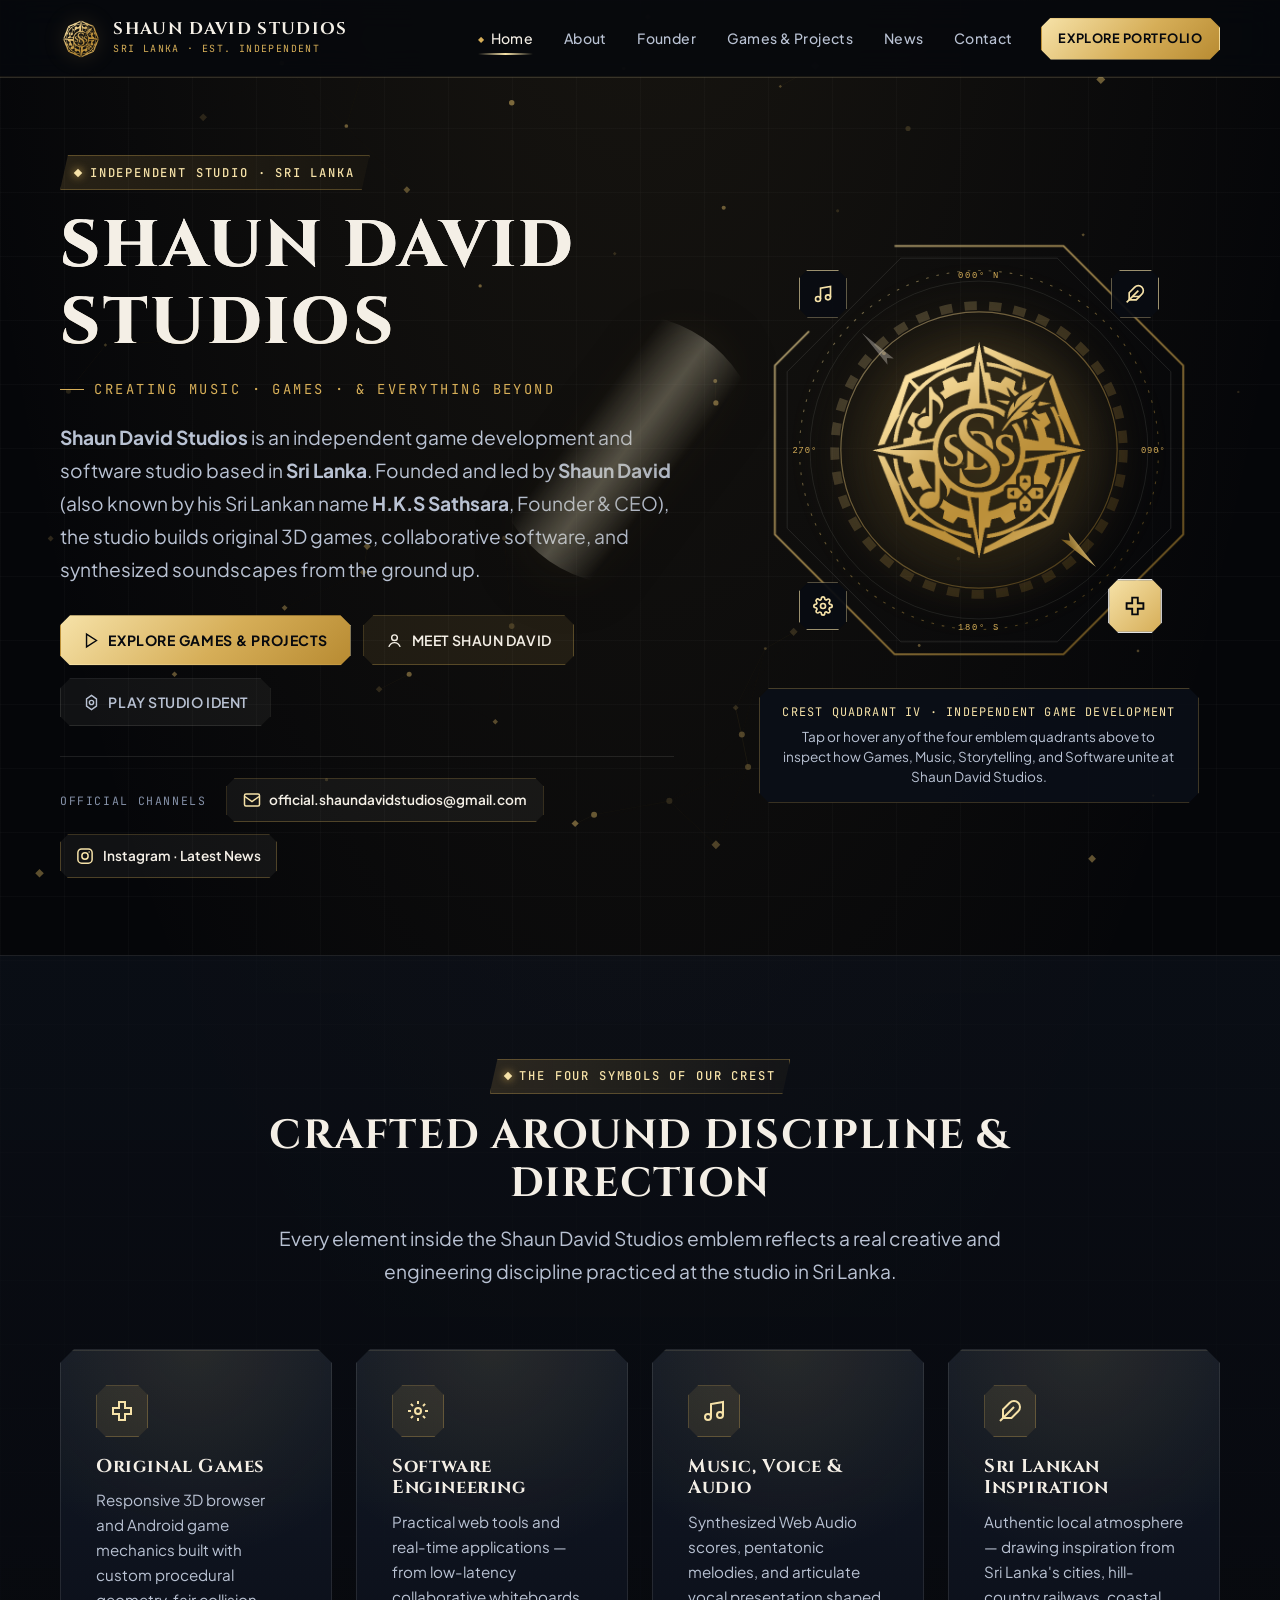
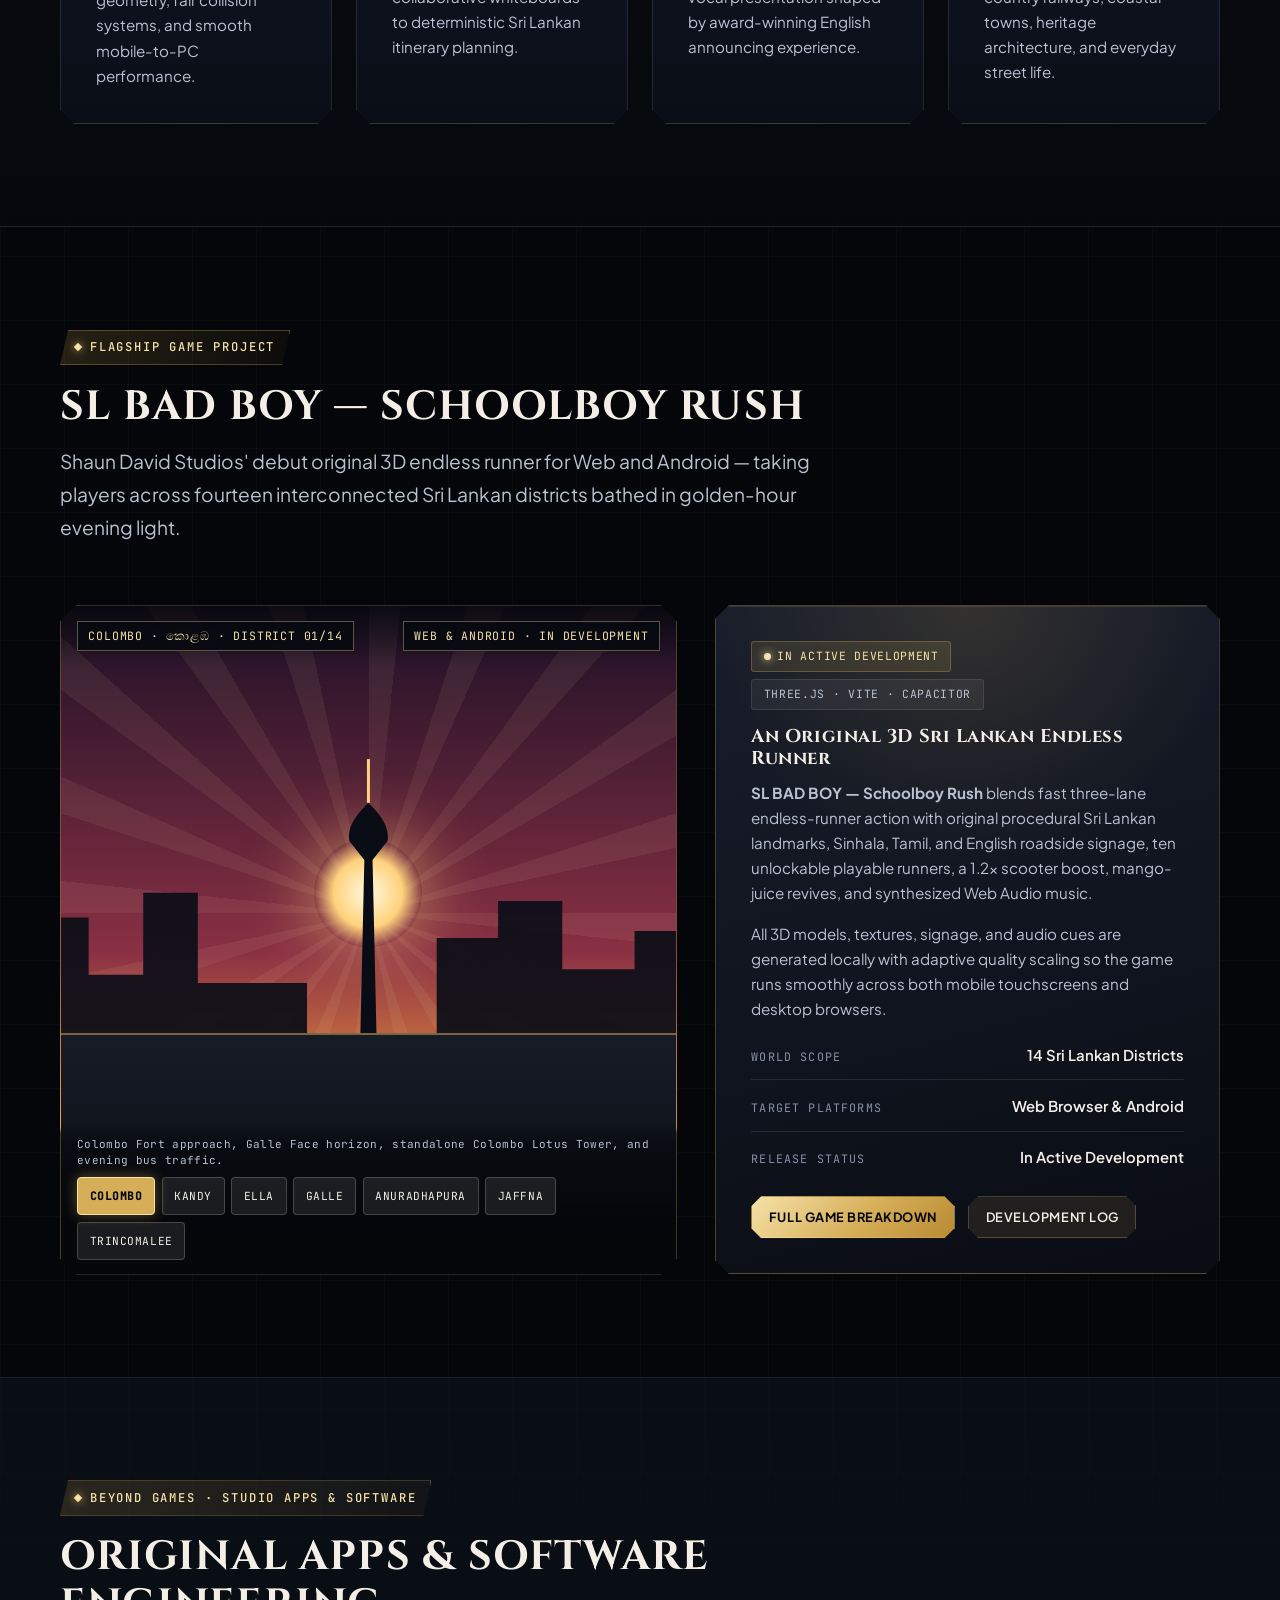
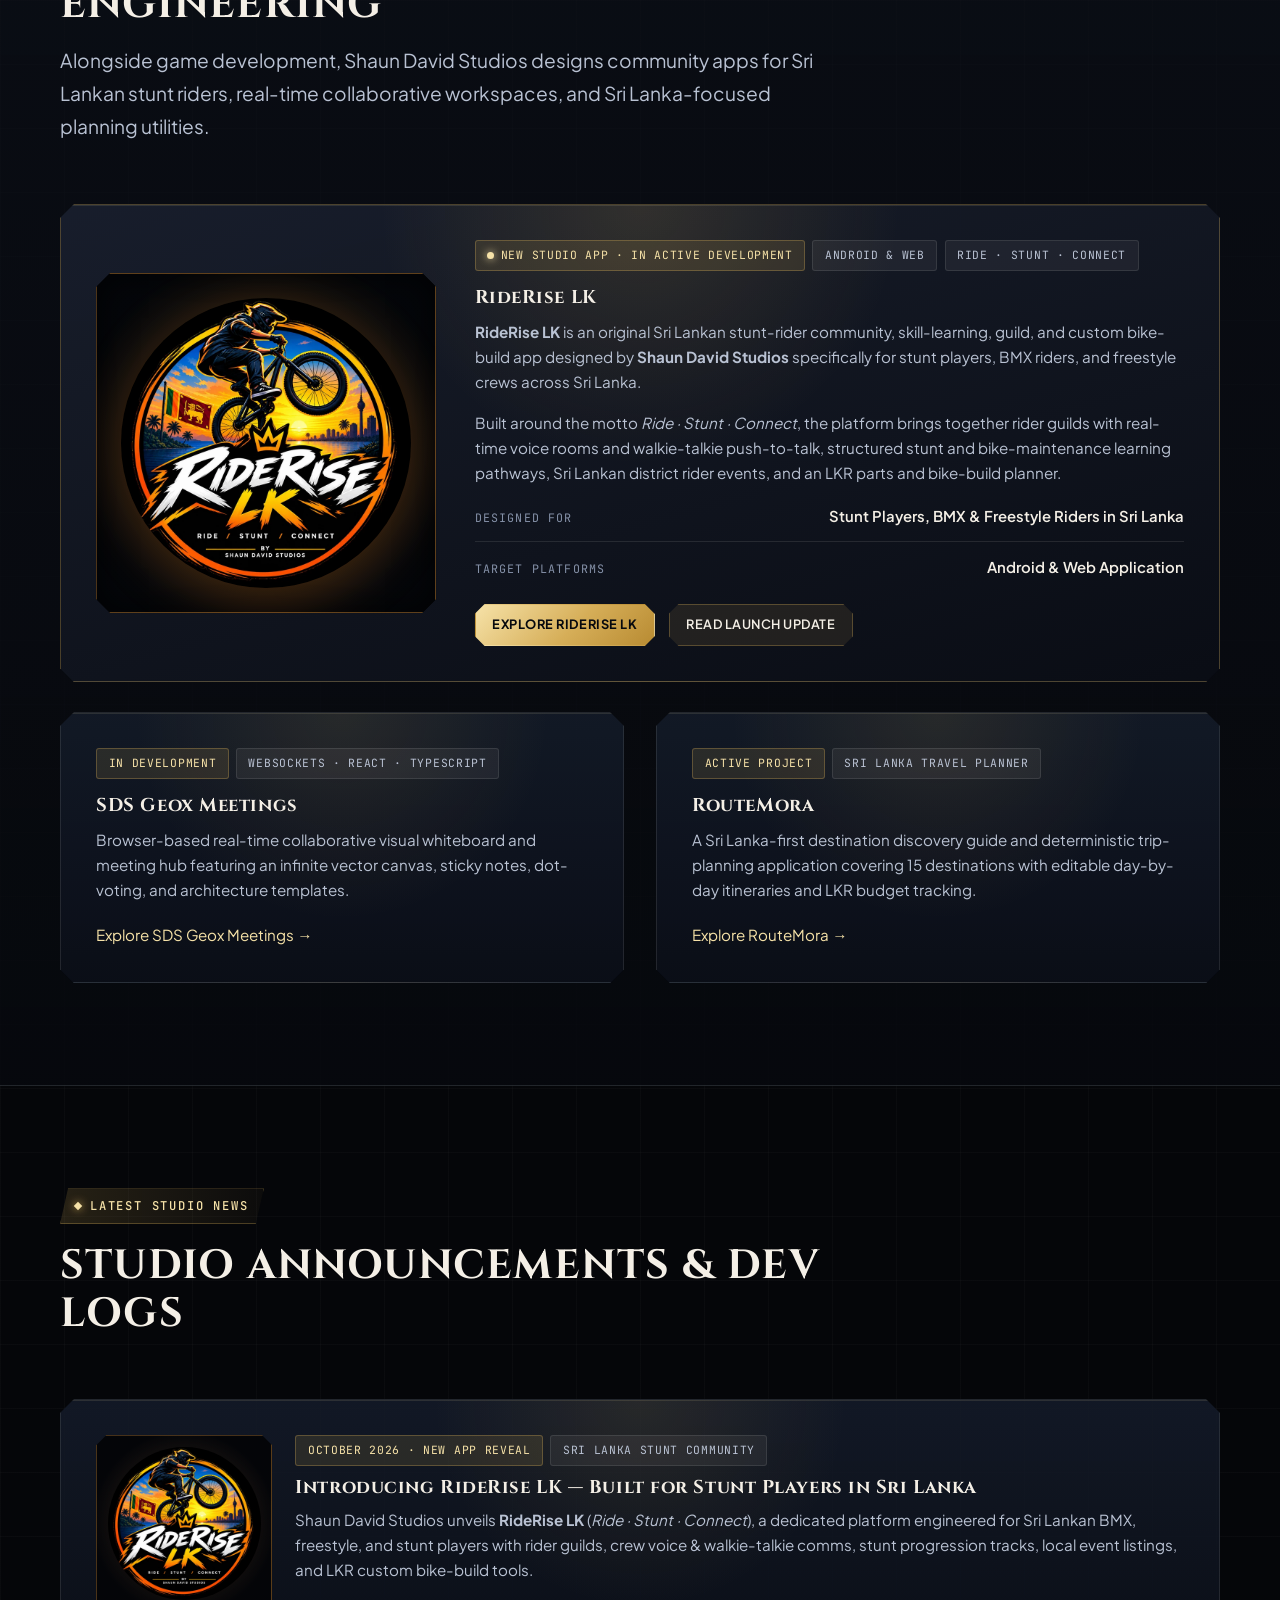
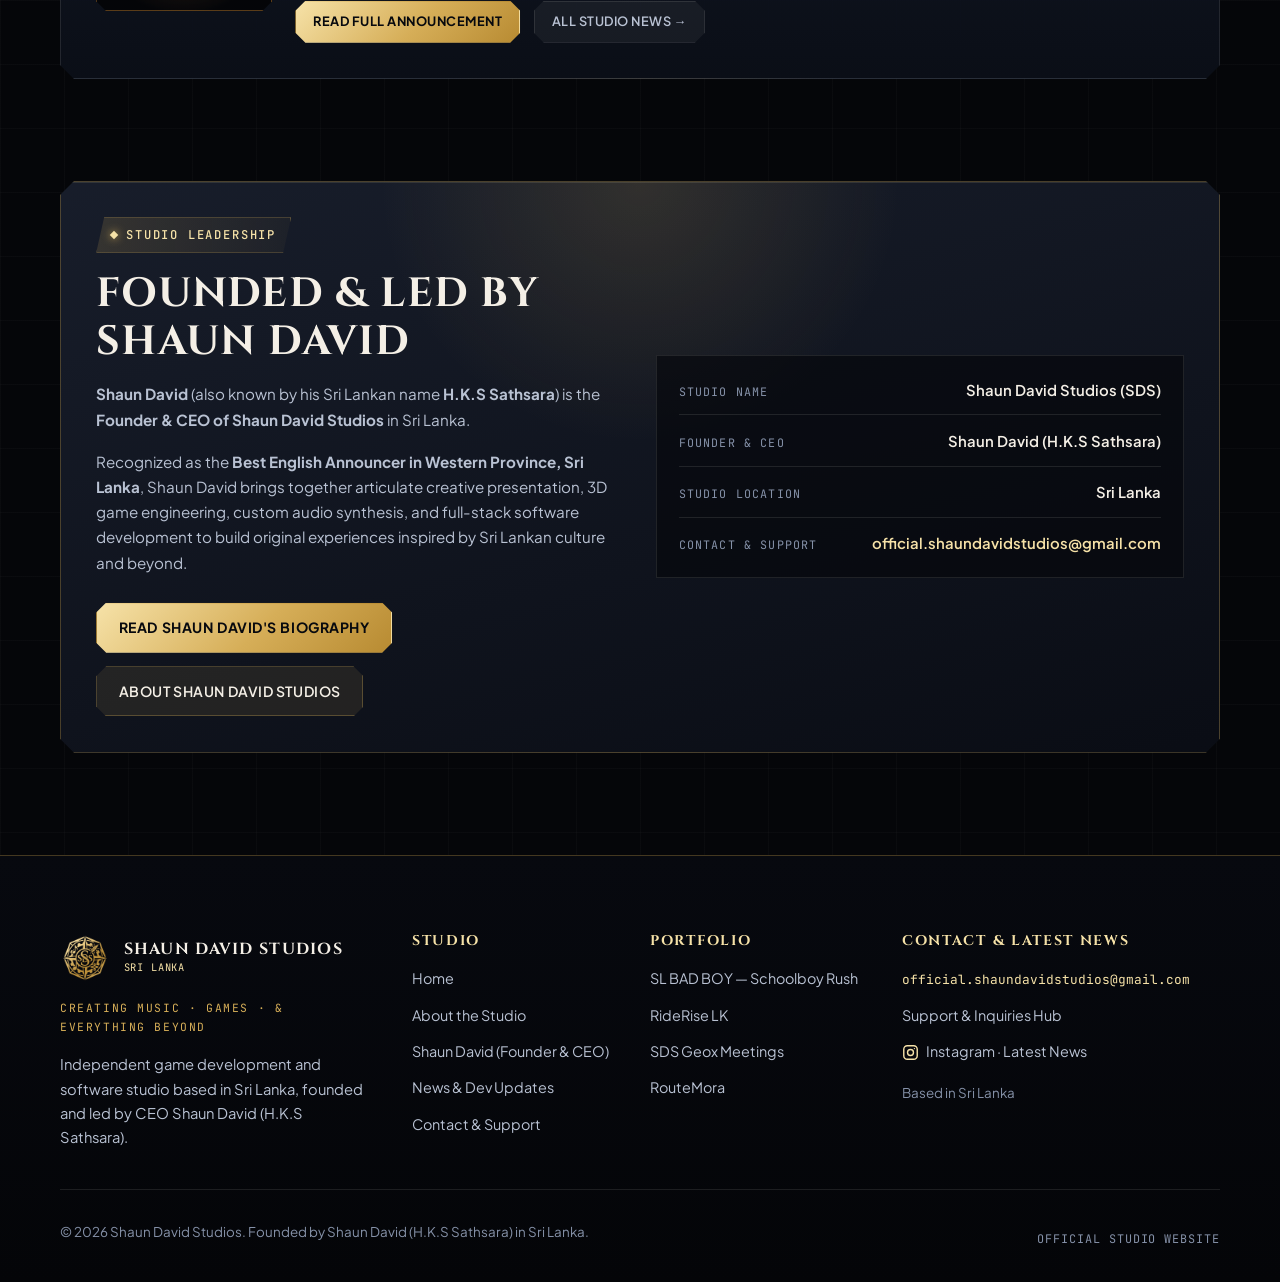
==== commit 1c3b2c7f: "feat(portfolio): add RideRise LK app showcase and official news announcement Co-authored-by: arena-a" ====
--- a/index.html
+++ b/index.html
@@ -38,7 +38,7 @@
   <link rel="preload" href="assets/img/sds-crest-gold.png" as="image">
 
   <!-- Stylesheets -->
-  <link rel="stylesheet" href="assets/css/main.css?v=3">
+  <link rel="stylesheet" href="assets/css/main.css?v=4">
   <link rel="stylesheet" href="assets/css/animations.css?v=3">
 
   <!-- Schema.org Structured Data (Organization + Founder Person + WebSite) -->
@@ -479,19 +479,66 @@
       </div>
     </section>
 
-    <!-- 4. SOFTWARE & WEB PROJECTS SNAPSHOT -->
+    <!-- 4. APPS, SOFTWARE & WEB PROJECTS SNAPSHOT -->
     <section class="section section--alt" aria-labelledby="software-heading">
       <div class="container">
         <div class="section-header reveal">
           <div class="eyebrow">
             <span class="eyebrow__dot" aria-hidden="true"></span>
-            <span>Beyond Games · Studio Software</span>
-          </div>
-          <h2 id="software-heading" class="section-title">Original Software &amp; Web Engineering</h2>
+            <span>Beyond Games · Studio Apps &amp; Software</span>
+          </div>
+          <h2 id="software-heading" class="section-title">Original Apps &amp; Software Engineering</h2>
           <p class="lead">
-            Alongside game development, Shaun David Studios designs and builds real-time collaborative software and Sri Lanka-focused planning utilities.
+            Alongside game development, Shaun David Studios designs community apps for Sri Lankan stunt riders, real-time collaborative workspaces, and Sri Lanka-focused planning utilities.
           </p>
         </div>
+
+        <!-- Featured New App Spotlight: RideRise LK -->
+        <article class="sds-card sds-card--gold reveal" data-no-tilt style="margin-bottom: 1.85rem;">
+          <div class="riderise-layout">
+            <div class="riderise-badge-stage">
+              <picture>
+                <source srcset="assets/img/riderise-lk-logo.webp" type="image/webp">
+                <img src="assets/img/riderise-lk-logo.png" width="290" height="290" loading="lazy" alt="Official RideRise LK BMX sunset badge — Ride, Stunt, Connect by Shaun David Studios">
+              </picture>
+            </div>
+
+            <div>
+              <div class="badge-row">
+                <span class="badge badge--status">
+                  <span class="badge__pulse" aria-hidden="true"></span>
+                  <span>New Studio App · In Active Development</span>
+                </span>
+                <span class="badge">Android &amp; Web</span>
+                <span class="badge">Ride · Stunt · Connect</span>
+              </div>
+
+              <h3>RideRise LK</h3>
+              <p>
+                <strong>RideRise LK</strong> is an original Sri Lankan stunt-rider community, skill-learning, guild, and custom bike-build app designed by <strong>Shaun David Studios</strong> specifically for stunt players, BMX riders, and freestyle crews across Sri Lanka.
+              </p>
+              <p>
+                Built around the motto <em>Ride · Stunt · Connect</em>, the platform brings together rider guilds with real-time voice rooms and walkie-talkie push-to-talk, structured stunt and bike-maintenance learning pathways, Sri Lankan district rider events, and an LKR parts and bike-build planner.
+              </p>
+
+              <div class="spec-ledger" style="margin-top: 1.2rem;">
+                <div class="spec-row">
+                  <span class="spec-label">Designed For</span>
+                  <span class="spec-value">Stunt Players, BMX &amp; Freestyle Riders in Sri Lanka</span>
+                </div>
+                <div class="spec-row">
+                  <span class="spec-label">Target Platforms</span>
+                  <span class="spec-value">Android &amp; Web Application</span>
+                </div>
+              </div>
+
+              <div class="btn-group" style="margin-top: 1.5rem;">
+                <a class="btn btn--primary btn--sm" href="games/#riderise-lk">Explore RideRise LK</a>
+                <a class="btn btn--secondary btn--sm" href="news/#riderise-lk-announcement">Read Launch Update</a>
+              </div>
+            </div>
+          </div>
+        </article>
 
         <div class="grid-2">
           <article class="sds-card reveal" style="--delay: 0ms;">
@@ -518,6 +565,44 @@
             </p>
           </article>
         </div>
+      </div>
+    </section>
+
+    <!-- LATEST STUDIO NEWS SPOTLIGHT -->
+    <section class="section" aria-labelledby="latest-news-heading" style="padding-bottom: 0;">
+      <div class="container">
+        <div class="section-header reveal">
+          <div class="eyebrow">
+            <span class="eyebrow__dot" aria-hidden="true"></span>
+            <span>Latest Studio News</span>
+          </div>
+          <h2 id="latest-news-heading" class="section-title">Studio Announcements &amp; Dev Logs</h2>
+        </div>
+
+        <article class="sds-card reveal" data-no-tilt>
+          <div class="news-feature-row">
+            <div class="news-feature-media">
+              <picture>
+                <source srcset="assets/img/riderise-lk-logo.webp" type="image/webp">
+                <img src="assets/img/riderise-lk-logo.png" width="156" height="156" loading="lazy" alt="RideRise LK BMX sunset badge">
+              </picture>
+            </div>
+            <div>
+              <div class="badge-row" style="margin-bottom: 0.65rem;">
+                <span class="badge badge--status">October 2026 · New App Reveal</span>
+                <span class="badge">Sri Lanka Stunt Community</span>
+              </div>
+              <h3 style="margin-bottom: 0.55rem;">Introducing RideRise LK — Built for Stunt Players in Sri Lanka</h3>
+              <p style="color: var(--text-secondary);">
+                Shaun David Studios unveils <strong>RideRise LK</strong> (<em>Ride · Stunt · Connect</em>), a dedicated platform engineered for Sri Lankan BMX, freestyle, and stunt players with rider guilds, crew voice &amp; walkie-talkie comms, stunt progression tracks, local event listings, and LKR custom bike-build tools.
+              </p>
+              <div class="btn-group" style="margin-top: 1.15rem;">
+                <a class="btn btn--primary btn--sm" href="news/#riderise-lk-announcement">Read Full Announcement</a>
+                <a class="btn btn--ghost btn--sm" href="news/">All Studio News →</a>
+              </div>
+            </div>
+          </div>
+        </article>
       </div>
     </section>
 
@@ -601,6 +686,7 @@
           <h2 class="site-footer__heading">Portfolio</h2>
           <ul class="site-footer__links">
             <li><a href="games/#sl-bad-boy">SL BAD BOY — Schoolboy Rush</a></li>
+            <li><a href="games/#riderise-lk">RideRise LK</a></li>
             <li><a href="games/#sds-geox-meetings">SDS Geox Meetings</a></li>
             <li><a href="games/#routemora">RouteMora</a></li>
           </ul>
--- a/assets/css/main.css
+++ b/assets/css/main.css
@@ -1411,7 +1411,7 @@
   }
 }
 
-@media (max-width: 390px) {
+  @media (max-width: 390px) {
   .brand-link__sub {
     display: none;
   }
@@ -1421,3 +1421,82 @@
     padding: 0.38rem 0.7rem;
   }
 }
+
+/* 13. RideRise LK Showcase & Featured News Media */
+.riderise-layout {
+  display: grid;
+  grid-template-columns: minmax(0, 340px) minmax(0, 1fr);
+  gap: clamp(1.35rem, 3vw, 2.4rem);
+  align-items: center;
+}
+
+.riderise-badge-stage {
+  position: relative;
+  display: flex;
+  align-items: center;
+  justify-content: center;
+  padding: clamp(1rem, 2.4vw, 1.5rem);
+  background:
+    radial-gradient(circle at 50% 48%, rgba(255, 146, 36, 0.22), rgba(214, 174, 88, 0.08) 48%, rgba(4, 6, 10, 0.98) 78%),
+    #030407;
+  border: 1px solid rgba(255, 166, 58, 0.36);
+  clip-path: polygon(14px 0, calc(100% - 14px) 0, 100% 14px, 100% calc(100% - 14px), calc(100% - 14px) 100%, 14px 100%, 0 calc(100% - 14px), 0 14px);
+  box-shadow: inset 0 0 36px rgba(0, 0, 0, 0.75), 0 16px 38px rgba(0, 0, 0, 0.52);
+}
+
+.riderise-badge-stage img {
+  width: 100%;
+  max-width: 290px;
+  height: auto;
+  aspect-ratio: 1 / 1;
+  object-fit: contain;
+  border-radius: 50%;
+  filter: drop-shadow(0 10px 26px rgba(255, 132, 24, 0.24));
+}
+
+.news-feature-row {
+  display: grid;
+  grid-template-columns: minmax(0, 176px) minmax(0, 1fr);
+  gap: 1.45rem;
+  align-items: start;
+}
+
+.news-feature-media {
+  display: flex;
+  align-items: center;
+  justify-content: center;
+  padding: 0.65rem;
+  background: radial-gradient(circle at 50% 50%, rgba(255, 146, 36, 0.20), #040508 75%);
+  border: 1px solid rgba(255, 166, 58, 0.34);
+  clip-path: polygon(10px 0, calc(100% - 10px) 0, 100% 10px, 100% calc(100% - 10px), calc(100% - 10px) 100%, 10px 100%, 0 calc(100% - 10px), 0 10px);
+}
+
+.news-feature-media img {
+  width: 100%;
+  max-width: 156px;
+  height: auto;
+  aspect-ratio: 1 / 1;
+  object-fit: contain;
+  border-radius: 50%;
+}
+
+@media (max-width: 900px) {
+  .riderise-layout {
+    grid-template-columns: minmax(0, 1fr);
+  }
+
+  .riderise-badge-stage img {
+    max-width: 240px;
+  }
+}
+
+@media (max-width: 680px) {
+  .news-feature-row {
+    grid-template-columns: minmax(0, 1fr);
+  }
+
+  .news-feature-media {
+    max-width: 200px;
+  }
+}
+
